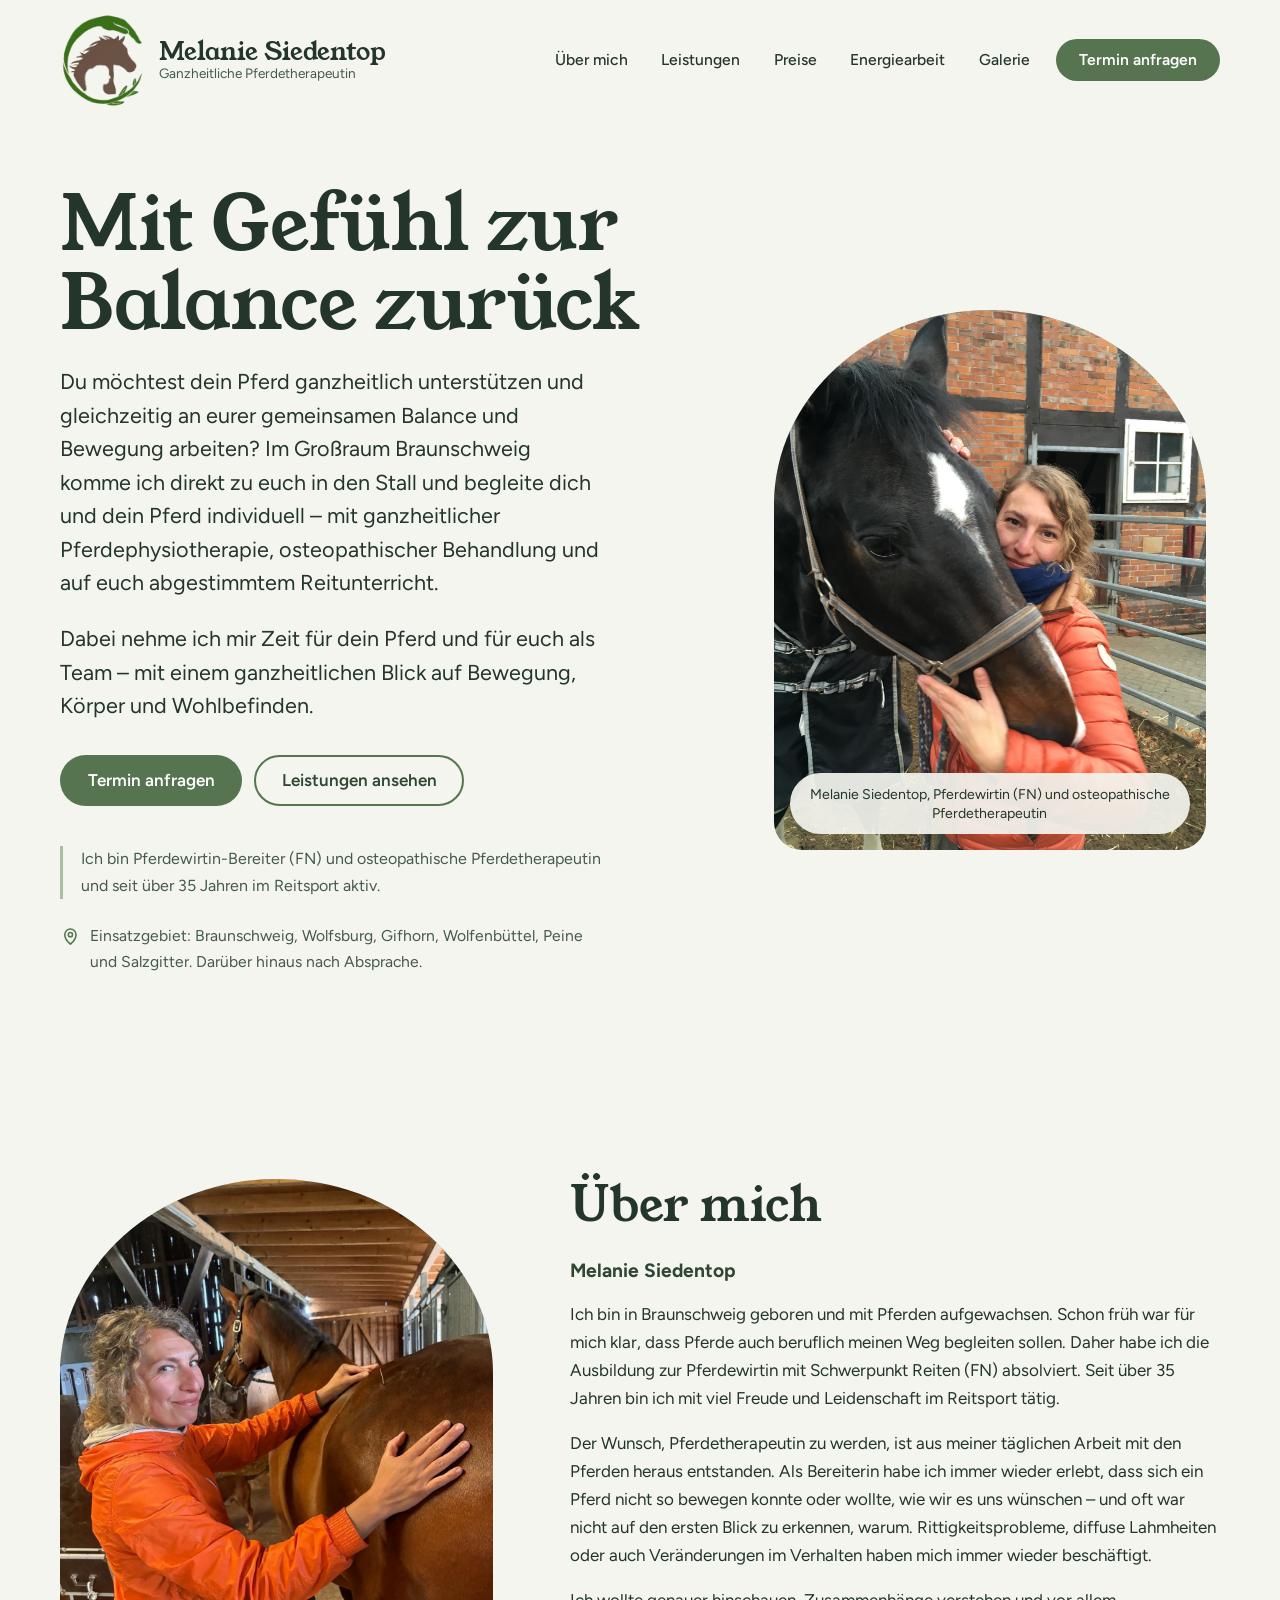
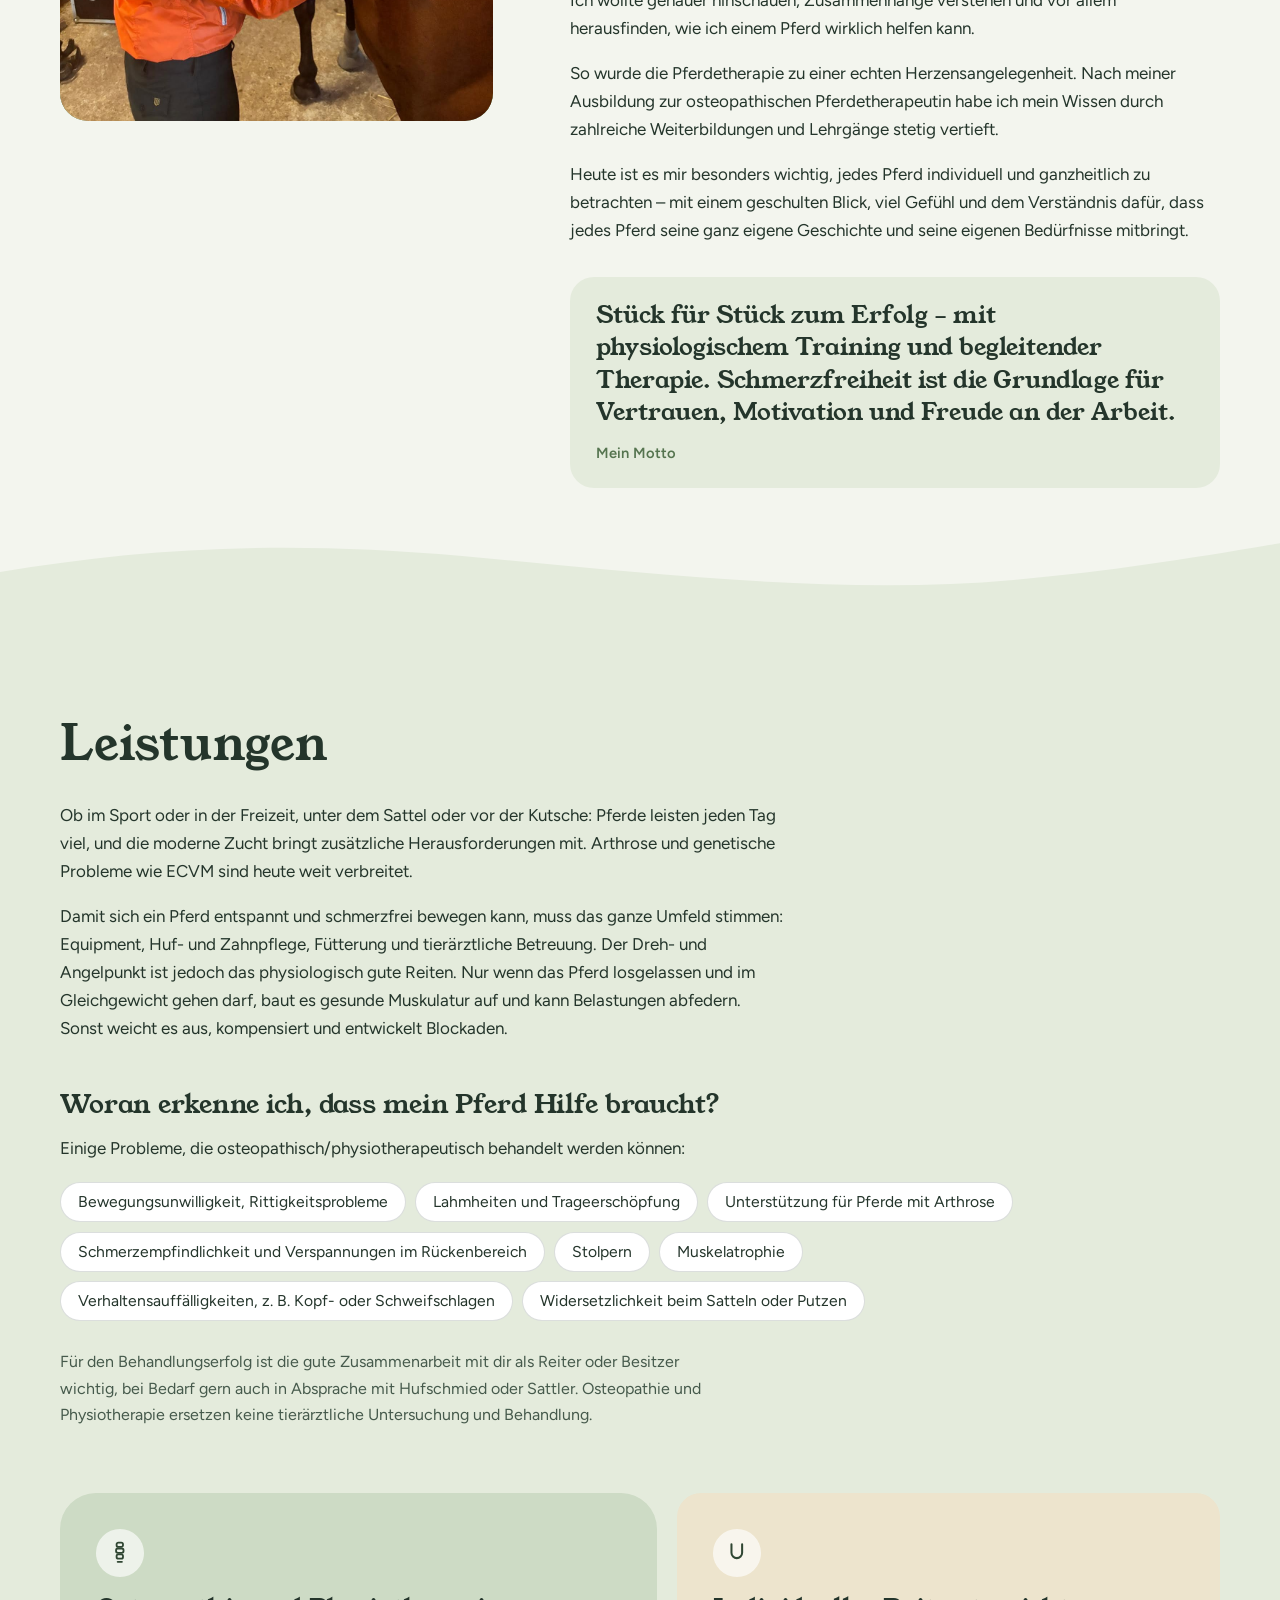
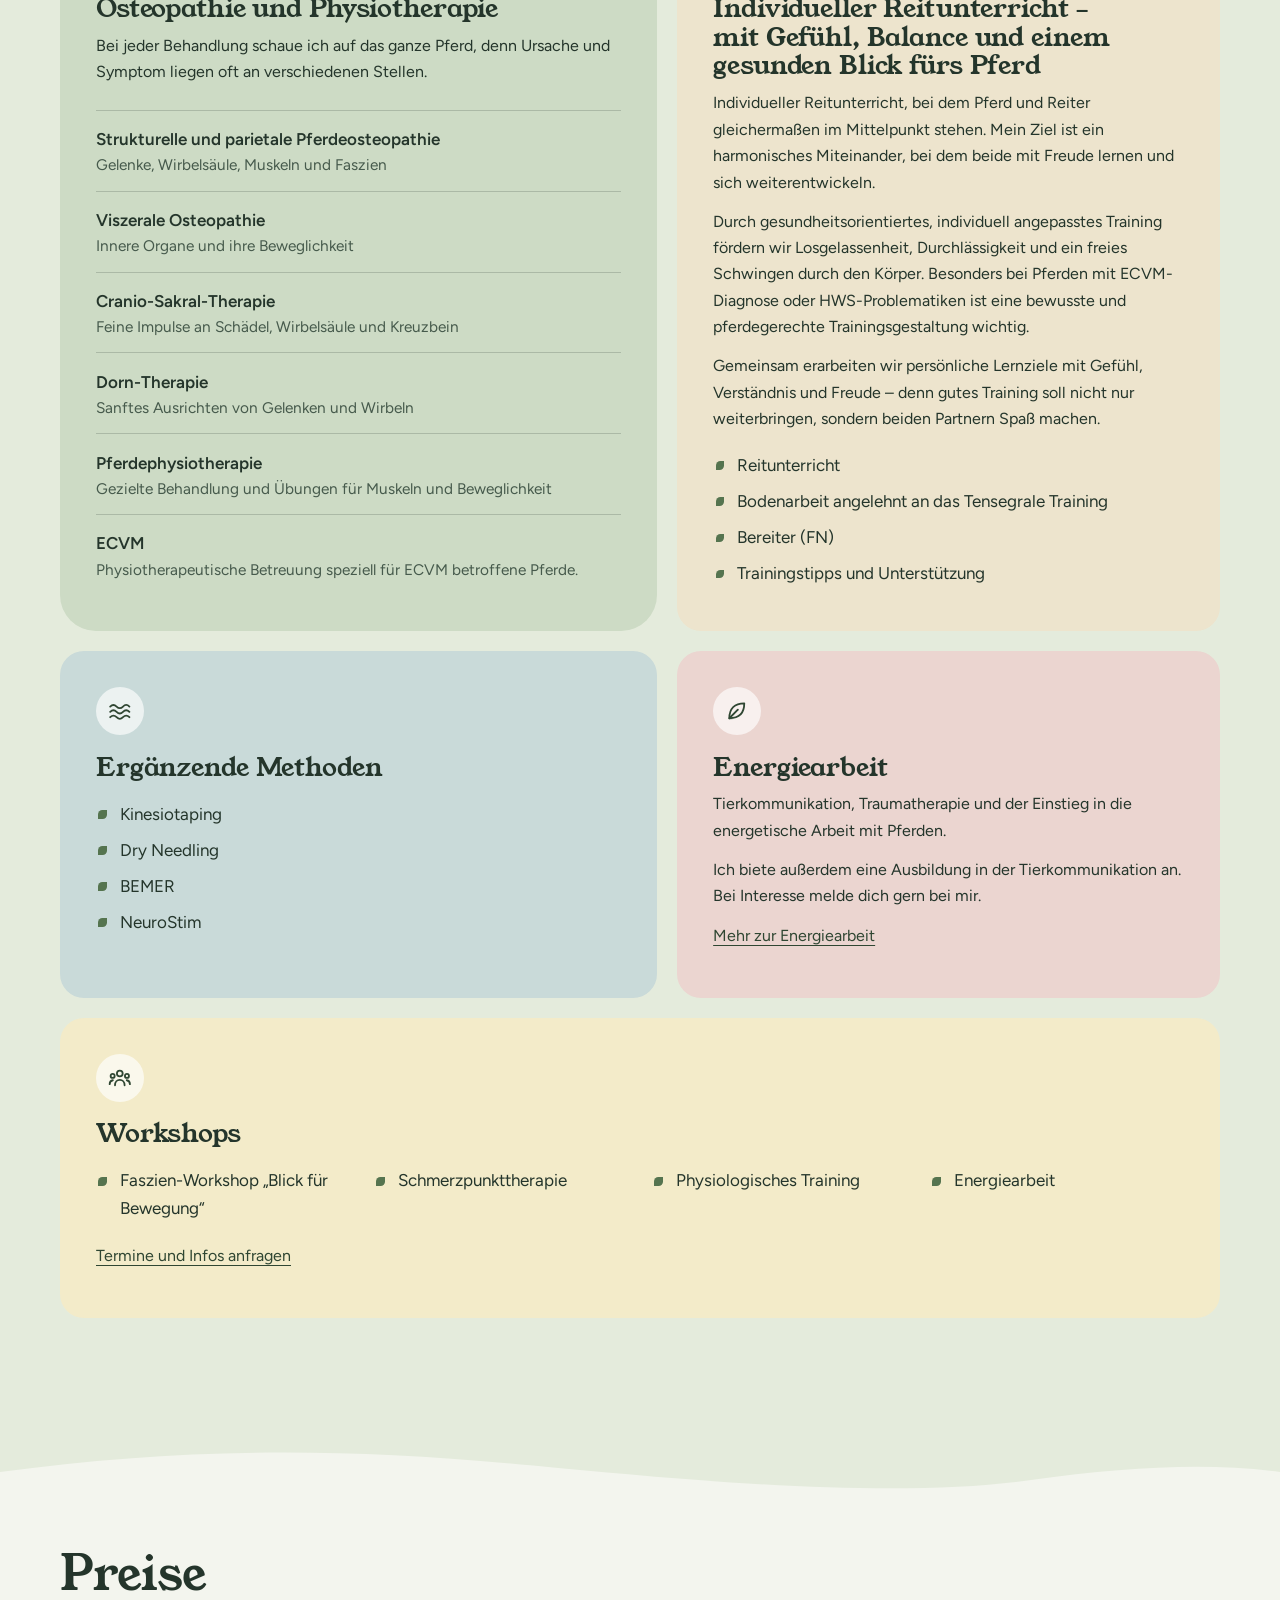
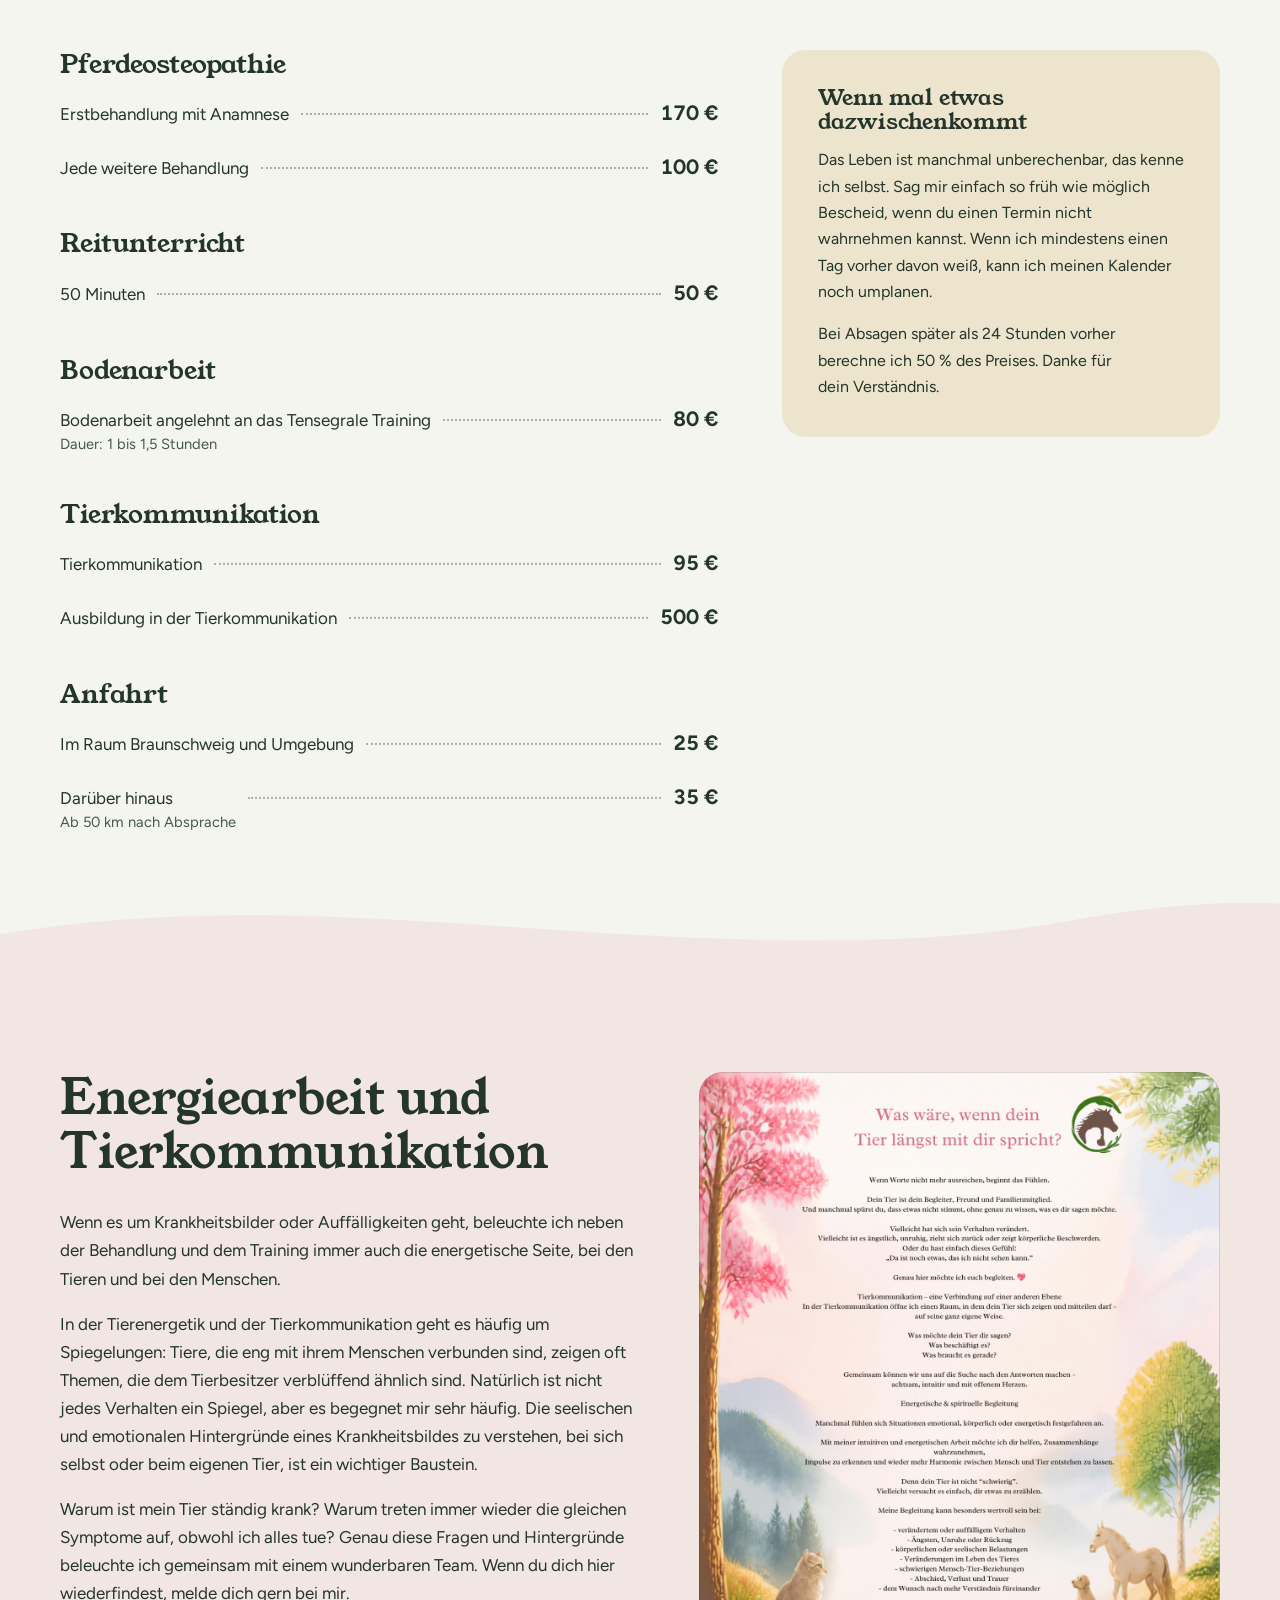
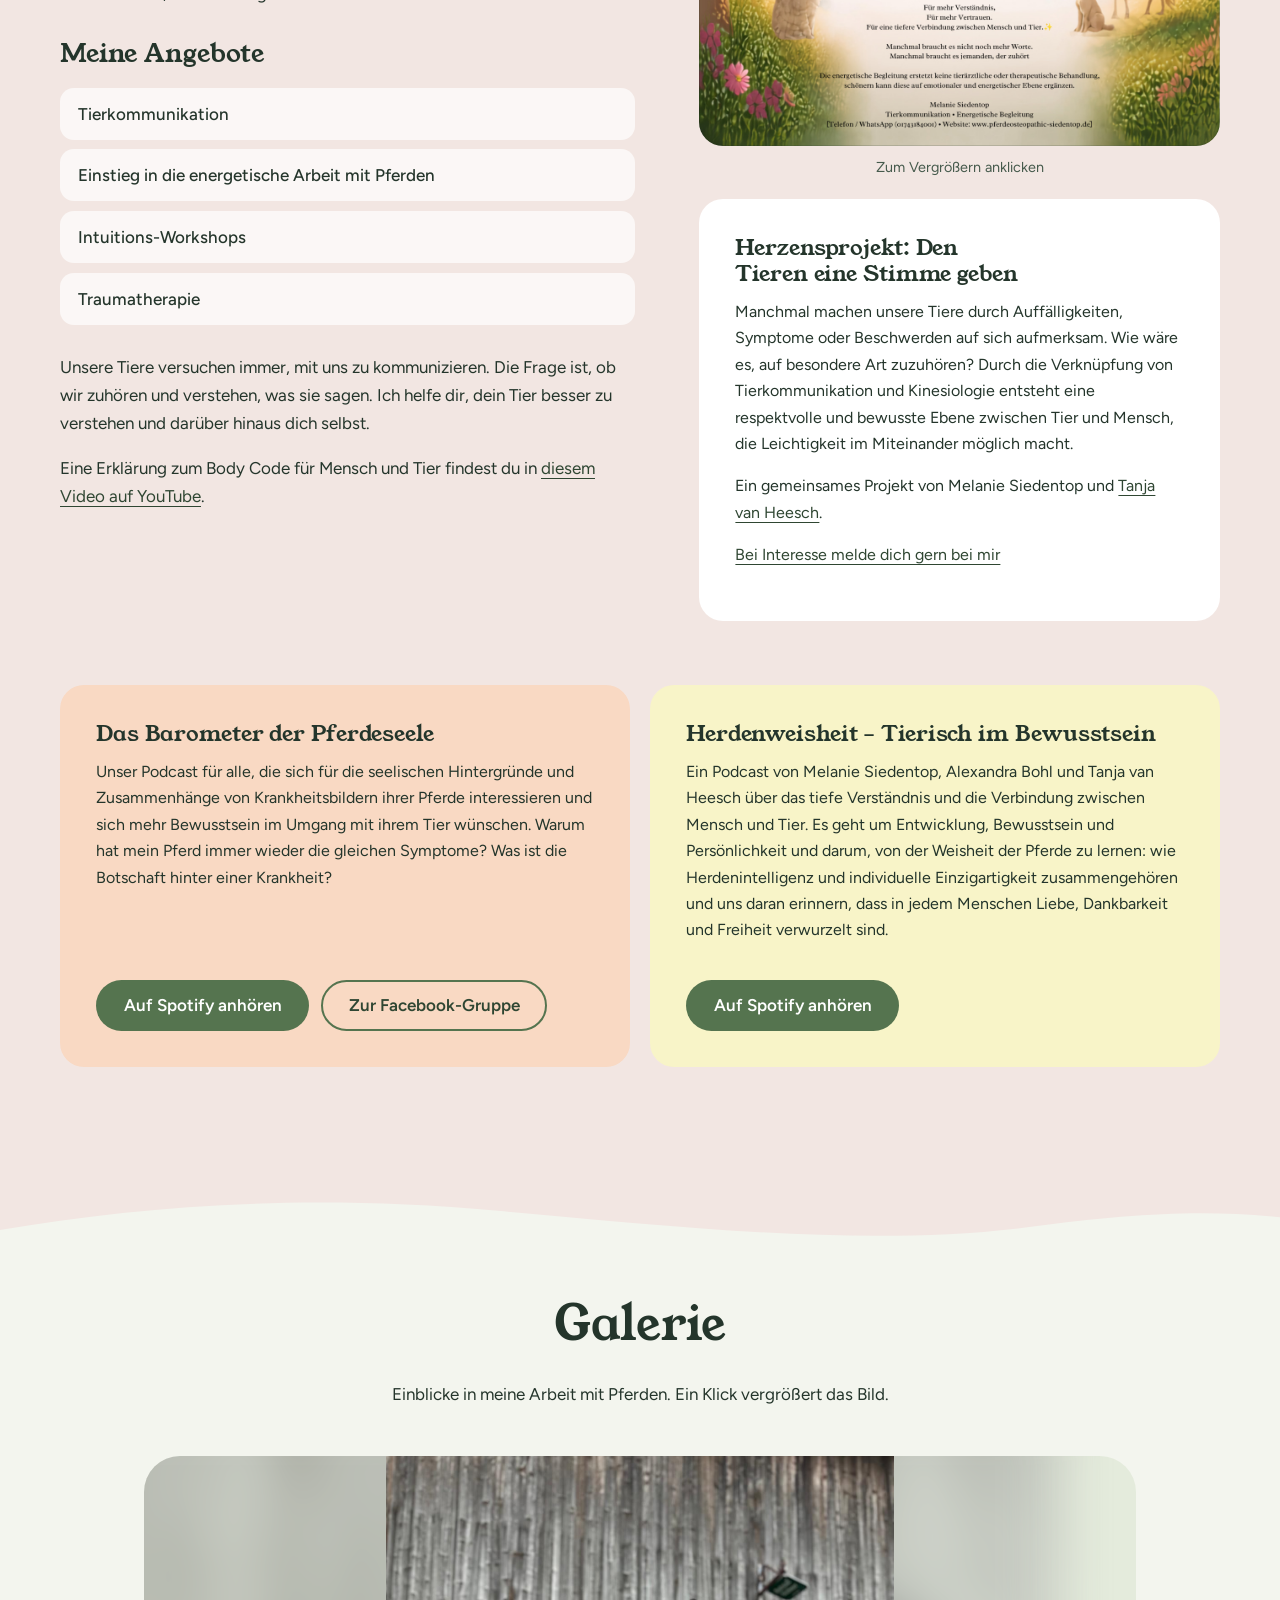
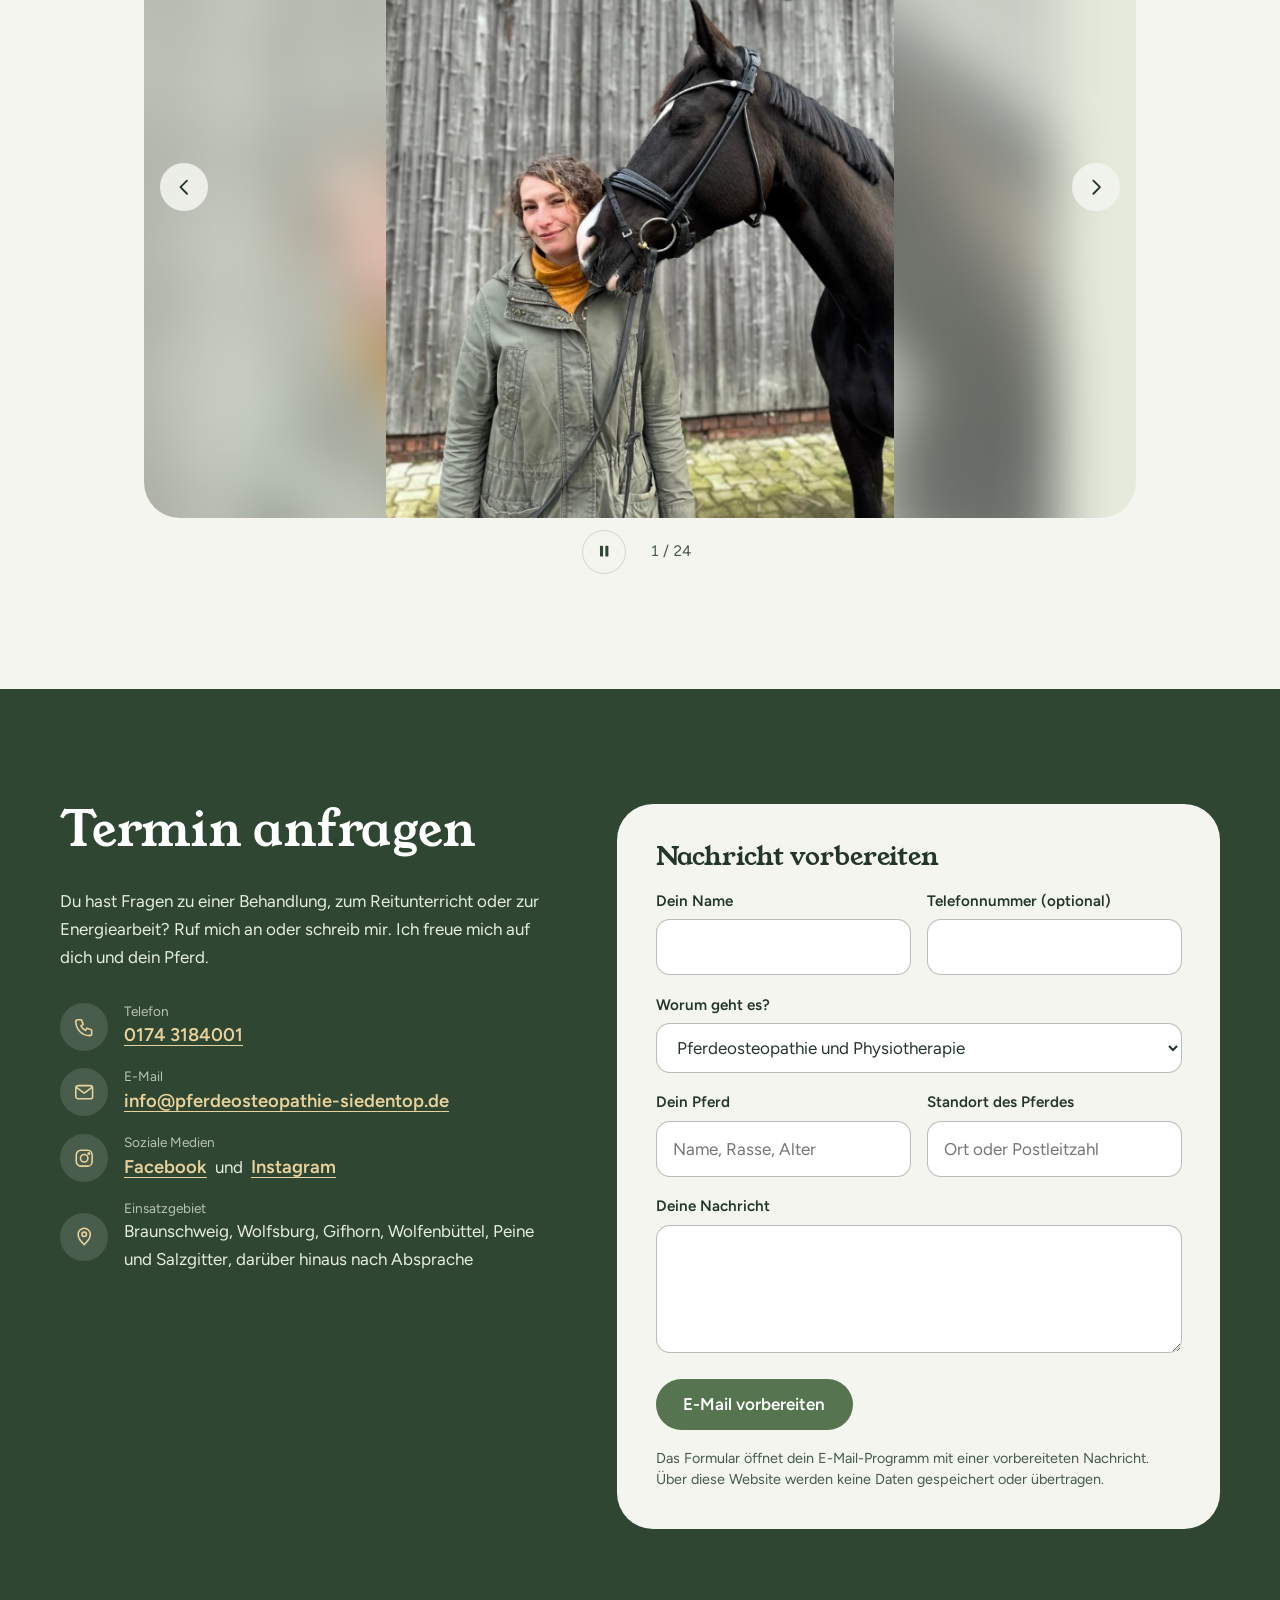
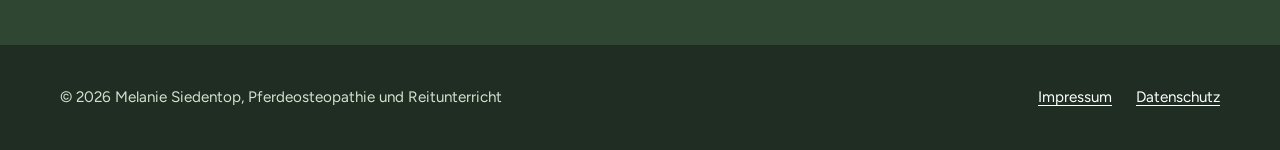
==== index.html @ 8bbe9456 "Correct wording for Tierkommunikation training" ====
<!DOCTYPE html>
<html lang="de">
<head>
  <meta charset="utf-8">
  <meta name="viewport" content="width=device-width, initial-scale=1">
  <title>Pferdeosteopathie und Reitunterricht Melanie Siedentop | Braunschweig, Wolfsburg, Gifhorn</title>
  <meta name="description" content="Pferdeosteopathie, Pferdephysiotherapie und Reitunterricht von Melanie Siedentop im Großraum Braunschweig, Wolfsburg, Gifhorn, Wolfenbüttel, Peine und Salzgitter. Mit Gefühl zur Balance zurück.">
  <link rel="canonical" href="https://www.pferdeosteopathie-siedentop.de/">
  <meta name="theme-color" content="#f3f5ee">

  <meta property="og:type" content="website">
  <meta property="og:locale" content="de_DE">
  <meta property="og:site_name" content="Pferdeosteopathie und Reitunterricht Melanie Siedentop">
  <meta property="og:title" content="Pferdeosteopathie und Reitunterricht Melanie Siedentop">
  <meta property="og:description" content="Mit Gefühl zur Balance zurück: Osteopathie, Physiotherapie und Reitunterricht für dein Pferd im Großraum Braunschweig.">
  <meta property="og:url" content="https://www.pferdeosteopathie-siedentop.de/">

  <link rel="icon" href="favicon.svg" type="image/svg+xml">
  <link rel="preload" href="fonts/young-serif-latin-400-normal.woff2" as="font" type="font/woff2" crossorigin>
  <link rel="preload" href="fonts/figtree-latin-wght-normal.woff2" as="font" type="font/woff2" crossorigin>
  <link rel="stylesheet" href="style.css">
  <script src="script.js" defer></script>

  <script type="application/ld+json">
  {
    "@context": "https://schema.org",
    "@type": "ProfessionalService",
    "name": "Pferdeosteopathie und Reitunterricht Melanie Siedentop",
    "url": "https://www.pferdeosteopathie-siedentop.de/",
    "description": "Pferdeosteopathie, Pferdephysiotherapie, Reitunterricht und Energiearbeit im Großraum Braunschweig.",
    "telephone": "+491743184001",
    "email": "info@pferdeosteopathie-siedentop.de",
    "areaServed": ["Braunschweig", "Wolfsburg", "Gifhorn", "Wolfenbüttel", "Peine", "Salzgitter"],
    "sameAs": [
      "https://www.facebook.com/melanie.siedentop.58",
      "https://www.instagram.com/pferde_in_energie/",
      "https://open.spotify.com/show/7HCpdfFU0sYjS0ita9HifB",
      "https://open.spotify.com/show/4zo4MDJtx0JGK1o4VS6Ci6"
    ]
  }
  </script>
</head>
<body>
  <a class="skip-link" href="#inhalt">Zum Inhalt springen</a>

  <!-- ===================== Kopfzeile ===================== -->
  <header class="site-header">
    <div class="wrap site-header__inner">
      <a class="brand" href="#start" aria-label="Melanie Siedentop – zur Startseite">
        <svg class="brand__mark" viewBox="0 0 40 40" aria-hidden="true" focusable="false">
          <circle cx="20" cy="20" r="20" fill="#cddbc5"/>
          <path d="M12 9V19A8 8 0 0 0 28 19V9" fill="none" stroke="#2f4632" stroke-width="4.4" stroke-linecap="round"/>
          <g fill="#cddbc5">
            <circle cx="12" cy="13" r="1.1"/><circle cx="14.34" cy="24.66" r="1.1"/>
            <circle cx="25.66" cy="24.66" r="1.1"/><circle cx="28" cy="13" r="1.1"/>
          </g>
        </svg>
        <span class="brand__text">
          <span class="brand__name">Melanie Siedentop</span>
          <span class="brand__tag">Ganzheitliche Pferdetherapeutin</span>
        </span>
      </a>

      <button class="nav-toggle" type="button" aria-expanded="false" aria-controls="site-nav">
        <span class="nav-toggle__bars" aria-hidden="true"></span>
        <span class="nav-toggle__label">Menü</span>
      </button>

      <nav class="nav" id="site-nav" aria-label="Hauptmenü">
        <ul class="nav__list">
          <li><a class="nav__link" href="#ueber-mich">Über mich</a></li>
          <li><a class="nav__link" href="#leistungen">Leistungen</a></li>
          <li><a class="nav__link" href="#preise">Preise</a></li>
          <li><a class="nav__link" href="#energiearbeit">Energiearbeit</a></li>
          <li data-gallery-nav hidden><a class="nav__link" href="#galerie">Galerie</a></li>
          <li class="nav__cta"><a class="btn btn--primary" href="#kontakt">Termin anfragen</a></li>
        </ul>
      </nav>
    </div>
  </header>

  <main id="inhalt">

    <!-- ===================== Start ===================== -->
    <section class="hero" id="start" aria-labelledby="hero-title">
      <div class="wrap hero__grid">
        <div class="hero__copy">
          <h1 id="hero-title">Mit Gefühl zur Balance zurück</h1>
          <p class="hero__text">Du möchtest dein Pferd ganzheitlich unterstützen und gleichzeitig an eurer gemeinsamen Balance und Bewegung arbeiten? Im Großraum Braunschweig komme ich direkt zu euch in den Stall und begleite dich und dein Pferd individuell – mit ganzheitlicher Pferdephysiotherapie, osteopathischer Behandlung und auf euch abgestimmtem Reitunterricht.</p>
          <p class="hero__text">Dabei nehme ich mir Zeit für dein Pferd und für euch als Team – mit einem ganzheitlichen Blick auf Bewegung, Körper und Wohlbefinden.</p>
          <div class="hero__actions">
            <a class="btn btn--primary" href="#kontakt">Termin anfragen</a>
            <a class="btn btn--soft" href="#leistungen">Leistungen ansehen</a>
          </div>
          <p class="hero__note">Ich bin Pferdewirtin-Bereiter (FN) und osteopathische Pferdetherapeutin und seit über 35 Jahren im Reitsport aktiv.</p>
          <p class="hero__region">
            <svg viewBox="0 0 24 24" fill="none" stroke="currentColor" stroke-width="1.8" stroke-linecap="round" stroke-linejoin="round" aria-hidden="true" focusable="false"><path d="M12 21s-6.5-5.6-6.5-11a6.5 6.5 0 0 1 13 0c0 5.4-6.5 11-6.5 11Z"/><circle cx="12" cy="10" r="2.4"/></svg>
            <span>Einsatzgebiet: Braunschweig, Wolfsburg, Gifhorn, Wolfenbüttel, Peine und Salzgitter. Darüber hinaus nach Absprache.</span>
          </p>
        </div>

        <div class="hero__art arch" id="hero-art">
          <svg class="scene" viewBox="0 0 480 600" preserveAspectRatio="xMidYMid slice" aria-hidden="true" focusable="false">
            <defs>
              <linearGradient id="himmel" x1="0" y1="0" x2="0" y2="1">
                <stop offset="0" stop-color="#bfd6d8"/>
                <stop offset="0.55" stop-color="#dce8e1"/>
                <stop offset="1" stop-color="#f2efdc"/>
              </linearGradient>
            </defs>
            <rect width="480" height="600" fill="url(#himmel)"/>

            <g fill="#fff" opacity="0.7">
              <rect x="40" y="215" width="120" height="22" rx="11"/>
              <rect x="70" y="201" width="70" height="22" rx="11"/>
              <rect x="330" y="300" width="110" height="20" rx="10"/>
              <rect x="356" y="287" width="60" height="20" rx="10"/>
            </g>
            <path d="M96 268q10-10 20 0q10-10 20 0" fill="none" stroke="#5f7d5b" stroke-width="2.5" stroke-linecap="round" opacity="0.55"/>
            <path d="M150 246q8-8 16 0q8-8 16 0" fill="none" stroke="#5f7d5b" stroke-width="2.2" stroke-linecap="round" opacity="0.45"/>

            <g class="scene__shoe-wrap">
              <g transform="translate(318 132) rotate(-14)">
                <circle r="92" fill="#f3e4b4" opacity="0.55"/>
                <path d="M-34 -46V4A34 34 0 0 0 34 4V-46" fill="none" stroke="#e2c67f" stroke-width="20" stroke-linecap="round"/>
                <g fill="#c4a55e">
                  <circle cx="-34" cy="-30" r="3.6"/><circle cx="-34" cy="-8" r="3.6"/>
                  <circle cx="-24" cy="28" r="3.6"/><circle cx="24" cy="28" r="3.6"/>
                  <circle cx="34" cy="-8" r="3.6"/><circle cx="34" cy="-30" r="3.6"/>
                </g>
              </g>
            </g>

            <g class="scene__layer scene__layer--far">
              <path d="M0 372C70 330 150 322 230 348s170 28 250-22V600H0Z" fill="#c3d3be"/>
            </g>

            <g class="scene__layer scene__layer--mid">
              <path d="M0 430C90 384 190 392 280 420s150 8 200-30V600H0Z" fill="#a9bfa0"/>
              <path d="M64 414V440M98 418V442M424 400V426" stroke="#6e5f4b" stroke-width="4" stroke-linecap="round"/>
              <g fill="#7f9b78">
                <circle cx="64" cy="394" r="21"/>
                <circle cx="98" cy="405" r="14"/>
                <circle cx="424" cy="380" r="22"/>
              </g>
            </g>

            <g class="scene__layer scene__layer--fence" stroke="#8c7c64" stroke-width="4" stroke-linecap="round" fill="none">
              <path d="M-10 478L490 462M-10 500L490 484"/>
              <path d="M30 465V539M110 462V536M190 460V534M270 457V531M350 455V529M430 452V526"/>
            </g>

            <g class="scene__layer scene__layer--near">
              <path d="M0 520C110 486 230 512 340 500S450 480 480 484V600H0Z" fill="#7c9a73"/>
              <path d="M0 566C120 540 250 560 480 536V600H0Z" fill="#5f7d5b"/>
              <g stroke="#4a6646" stroke-width="3" stroke-linecap="round" fill="none">
                <path d="M60 552v-14M66 553l4-12M54 553l-4-11"/>
                <path d="M300 546v-13M306 547l4-11M294 547l-4-10"/>
                <path d="M410 526v-12M416 527l4-11M404 527l-4-10"/>
              </g>
            </g>
          </svg>
          <img id="hero-photo" alt="Foto aus der Praxis von Melanie Siedentop" hidden>
          <figcaption class="about__caption" id="hero-caption" hidden>Melanie Siedentop, Pferdewirtin (FN) und osteopathische Pferdetherapeutin</figcaption>
        </div>
      </div>
    </section>

    <!-- ===================== Über mich ===================== -->
    <section class="section" id="ueber-mich" aria-labelledby="ueber-mich-title">
      <div class="wrap about">
        <figure class="about__figure arch">
          <svg viewBox="0 0 400 500" preserveAspectRatio="xMidYMid slice" aria-hidden="true" focusable="false">
            <defs>
              <linearGradient id="himmel-about" x1="0" y1="0" x2="0" y2="1">
                <stop offset="0" stop-color="#c9dad9"/>
                <stop offset="1" stop-color="#e6eddf"/>
              </linearGradient>
              <path id="blatt" d="M0 0C14-18 44-18 62 0C44 18 14 18 0 0Z"/>
            </defs>
            <rect width="400" height="500" fill="url(#himmel-about)"/>
            <circle cx="290" cy="120" r="62" fill="#f3e4b4" opacity="0.7"/>
            <path d="M0 400C90 360 200 372 290 396S380 392 400 380V500H0Z" fill="#a9bfa0"/>
            <path d="M0 450C110 420 250 440 400 418V500H0Z" fill="#7c9a73"/>
            <path d="M150 500C140 420 190 330 160 230S180 110 205 62" fill="none" stroke="#55744f" stroke-width="4" stroke-linecap="round"/>
            <g>
              <use href="#blatt" transform="translate(152 438) rotate(-32)" fill="#7f9b78"/>
              <use href="#blatt" transform="translate(158 399) rotate(-148)" fill="#5f7d5b"/>
              <use href="#blatt" transform="translate(165 359) rotate(-34)" fill="#5f7d5b"/>
              <use href="#blatt" transform="translate(169 317) rotate(-146)" fill="#7f9b78"/>
              <use href="#blatt" transform="translate(169 274) rotate(-38)" fill="#7f9b78"/>
              <use href="#blatt" transform="translate(160 230) rotate(-142)" fill="#5f7d5b"/>
              <use href="#blatt" transform="translate(152 190) rotate(-52)" fill="#5f7d5b"/>
              <use href="#blatt" transform="translate(156 141) rotate(-132)" fill="#7f9b78"/>
              <use href="#blatt" transform="translate(174 107) rotate(-60)" fill="#7f9b78"/>
              <use href="#blatt" transform="translate(192 82) rotate(-120)" fill="#5f7d5b"/>
              <use href="#blatt" transform="translate(205 62) rotate(-90)" fill="#55744f"/>
            </g>
          </svg>
          <img id="about-photo" alt="Melanie Siedentop" hidden>
        </figure>

        <div class="about__text">
          <h2 id="ueber-mich-title">Über mich</h2>
          <p class="about__name">Melanie Siedentop</p>
          <p>Ich bin in Braunschweig geboren und mit Pferden aufgewachsen. Schon früh war für mich klar, dass Pferde auch beruflich meinen Weg begleiten sollen. Daher habe ich die Ausbildung zur Pferdewirtin mit Schwerpunkt Reiten (FN) absolviert. Seit über 35 Jahren bin ich mit viel Freude und Leidenschaft im Reitsport tätig.</p>
          <p>Der Wunsch, Pferdetherapeutin zu werden, ist aus meiner täglichen Arbeit mit den Pferden heraus entstanden. Als Bereiterin habe ich immer wieder erlebt, dass sich ein Pferd nicht so bewegen konnte oder wollte, wie wir es uns wünschen – und oft war nicht auf den ersten Blick zu erkennen, warum. Rittigkeitsprobleme, diffuse Lahmheiten oder auch Veränderungen im Verhalten haben mich immer wieder beschäftigt.</p>
          <p>Ich wollte genauer hinschauen, Zusammenhänge verstehen und vor allem herausfinden, wie ich einem Pferd wirklich helfen kann.</p>
          <p>So wurde die Pferdetherapie zu einer echten Herzensangelegenheit. Nach meiner Ausbildung zur osteopathischen Pferdetherapeutin habe ich mein Wissen durch zahlreiche Weiterbildungen und Lehrgänge stetig vertieft.</p>
          <p>Heute ist es mir besonders wichtig, jedes Pferd individuell und ganzheitlich zu betrachten – mit einem geschulten Blick, viel Gefühl und dem Verständnis dafür, dass jedes Pferd seine ganz eigene Geschichte und seine eigenen Bedürfnisse mitbringt.</p>

          <figure class="motto">
            <blockquote>
              <p>Stück für Stück zum Erfolg – mit physiologischem Training und begleitender Therapie. Schmerzfreiheit ist die Grundlage für Vertrauen, Motivation und Freude an der Arbeit.</p>
            </blockquote>
            <figcaption>Mein Motto</figcaption>
          </figure>
        </div>
      </div>
    </section>

    <!-- ===================== Leistungen ===================== -->
    <section class="section section--band section--sage" id="leistungen" aria-labelledby="leistungen-title">
      <svg class="edge edge--top" viewBox="0 0 1440 80" preserveAspectRatio="none" aria-hidden="true" focusable="false"><path d="M0 80V40C160 10 320 0 520 20s420 50 620 30c110-11 200-27 300-46V80Z"/></svg>
      <svg class="edge edge--bottom" viewBox="0 0 1440 80" preserveAspectRatio="none" aria-hidden="true" focusable="false"><path d="M0 80V30C200 60 380 62 600 38s420-40 560-18c110 17 200 22 280 10V80Z"/></svg>

      <div class="wrap">
        <header class="section__head">
          <h2 id="leistungen-title">Leistungen</h2>
          <p>Ob im Sport oder in der Freizeit, unter dem Sattel oder vor der Kutsche: Pferde leisten jeden Tag viel, und die moderne Zucht bringt zusätzliche Herausforderungen mit. Arthrose und genetische Probleme wie ECVM sind heute weit verbreitet.</p>
          <p>Damit sich ein Pferd entspannt und schmerzfrei bewegen kann, muss das ganze Umfeld stimmen: Equipment, Huf- und Zahnpflege, Fütterung und tierärztliche Betreuung. Der Dreh- und Angelpunkt ist jedoch das physiologisch gute Reiten. Nur wenn das Pferd losgelassen und im Gleichgewicht gehen darf, baut es gesunde Muskulatur auf und kann Belastungen abfedern. Sonst weicht es aus, kompensiert und entwickelt Blockaden.</p>
        </header>

        <div class="help">
          <h3>Woran erkenne ich, dass mein Pferd Hilfe braucht?</h3>
          <p>Einige Probleme, die osteopathisch/physiotherapeutisch behandelt werden können:</p>
          <ul class="chips">
            <li>Bewegungsunwilligkeit, Rittigkeitsprobleme</li>
            <li>Lahmheiten und Trageerschöpfung</li>
            <li>Unterstützung für Pferde mit Arthrose</li>
            <li>Schmerzempfindlichkeit und Verspannungen im Rückenbereich</li>
            <li>Stolpern</li>
            <li>Muskelatrophie</li>
            <li>Verhaltensauffälligkeiten, z. B. Kopf- oder Schweifschlagen</li>
            <li>Widersetzlichkeit beim Satteln oder Putzen</li>
          </ul>
          <p class="help__note">Für den Behandlungserfolg ist die gute Zusammenarbeit mit dir als Reiter oder Besitzer wichtig, bei Bedarf gern auch in Absprache mit Hufschmied oder Sattler. Osteopathie und Physiotherapie ersetzen keine tierärztliche Untersuchung und Behandlung.</p>
        </div>

        <div class="services">
          <article class="service service--main">
            <div class="service__icon">
              <svg viewBox="0 0 24 24" fill="none" stroke="currentColor" stroke-width="1.7" stroke-linecap="round" stroke-linejoin="round" aria-hidden="true" focusable="false"><rect x="9" y="2.5" width="6" height="4" rx="1.6"/><rect x="8.5" y="8" width="7" height="4" rx="1.6"/><rect x="9" y="13.5" width="6" height="4" rx="1.6"/><path d="M10 20.5h4"/></svg>
            </div>
            <h3>Osteopathie und Physiotherapie</h3>
            <p>Bei jeder Behandlung schaue ich auf das ganze Pferd, denn Ursache und Symptom liegen oft an verschiedenen Stellen.</p>
            <ul class="methods">
              <li><strong>Strukturelle und parietale Pferdeosteopathie</strong><span>Gelenke, Wirbelsäule, Muskeln und Faszien</span></li>
              <li><strong>Viszerale Osteopathie</strong><span>Innere Organe und ihre Beweglichkeit</span></li>
              <li><strong>Cranio-Sakral-Therapie</strong><span>Feine Impulse an Schädel, Wirbelsäule und Kreuzbein</span></li>
              <li><strong>Dorn-Therapie</strong><span>Sanftes Ausrichten von Gelenken und Wirbeln</span></li>
              <li><strong>Pferdephysiotherapie</strong><span>Gezielte Behandlung und Übungen für Muskeln und Beweglichkeit</span></li>
              <li><strong>ECVM</strong><span>Physiotherapeutische Betreuung speziell für ECVM betroffene Pferde.</span></li>
            </ul>
          </article>

          <article class="service service--riding">
            <div class="service__icon">
              <svg viewBox="0 0 24 24" fill="none" stroke="currentColor" stroke-width="1.9" stroke-linecap="round" stroke-linejoin="round" aria-hidden="true" focusable="false"><path d="M7 4v8a5 5 0 0 0 10 0V4"/></svg>
            </div>
            <h3>Individueller Reitunterricht – mit Gefühl, Balance und einem gesunden Blick fürs Pferd</h3>
            <p>Individueller Reitunterricht, bei dem Pferd und Reiter gleichermaßen im Mittelpunkt stehen. Mein Ziel ist ein harmonisches Miteinander, bei dem beide mit Freude lernen und sich weiterentwickeln.</p>
            <p>Durch gesundheitsorientiertes, individuell angepasstes Training fördern wir Losgelassenheit, Durchlässigkeit und ein freies Schwingen durch den Körper. Besonders bei Pferden mit ECVM-Diagnose oder HWS-Problematiken ist eine bewusste und pferdegerechte Trainingsgestaltung wichtig.</p>
            <p>Gemeinsam erarbeiten wir persönliche Lernziele mit Gefühl, Verständnis und Freude – denn gutes Training soll nicht nur weiterbringen, sondern beiden Partnern Spaß machen.</p>
            <ul class="plain-list">
              <li>Reitunterricht</li>
              <li>Bodenarbeit angelehnt an das Tensegrale Training</li>
              <li>Bereiter (FN)</li>
              <li>Trainingstipps und Unterstützung</li>
            </ul>
          </article>

          <article class="service service--methods">
            <div class="service__icon">
              <svg viewBox="0 0 24 24" fill="none" stroke="currentColor" stroke-width="1.7" stroke-linecap="round" stroke-linejoin="round" aria-hidden="true" focusable="false"><path d="M3 8c2-2 4-2 6 0s4 2 6 0 4-2 6 0M3 13c2-2 4-2 6 0s4 2 6 0 4-2 6 0M3 18c2-2 4-2 6 0s4 2 6 0 4-2 6 0"/></svg>
            </div>
            <h3>Ergänzende Methoden</h3>
            <ul class="plain-list">
              <li>Kinesiotaping</li>
              <li>Dry Needling</li>
              <li>BEMER</li>
              <li>NeuroStim</li>
            </ul>
          </article>

          <article class="service service--energy">
            <div class="service__icon">
              <svg viewBox="0 0 24 24" fill="none" stroke="currentColor" stroke-width="1.7" stroke-linecap="round" stroke-linejoin="round" aria-hidden="true" focusable="false"><path d="M5 19C5 10 10 5 19 5c0 9-5 14-14 14Z"/><path d="M5 19 13 11"/></svg>
            </div>
            <h3>Energiearbeit</h3>
            <p>Tierkommunikation, Traumatherapie und der Einstieg in die energetische Arbeit mit Pferden.</p>
            <p>Ich biete außerdem eine Ausbildung in der Tierkommunikation an. Bei Interesse melde dich gern bei mir.</p>
            <p><a href="#energiearbeit">Mehr zur Energiearbeit</a></p>
          </article>

          <article class="service service--workshops">
            <div class="service__icon">
              <svg viewBox="0 0 24 24" fill="none" stroke="currentColor" stroke-width="1.7" stroke-linecap="round" stroke-linejoin="round" aria-hidden="true" focusable="false"><circle cx="12" cy="8" r="2.7"/><path d="M7.5 19c0-3 2-5 4.5-5s4.5 2 4.5 5"/><circle cx="5.3" cy="10.2" r="1.9"/><circle cx="18.7" cy="10.2" r="1.9"/><path d="M2.5 18c0-2 1.2-3.4 3-3.7M21.5 18c0-2-1.2-3.4-3-3.7"/></svg>
            </div>
            <h3>Workshops</h3>
            <ul class="plain-list">
              <li>Faszien-Workshop „Blick für Bewegung“</li>
              <li>Schmerzpunkttherapie</li>
              <li>Physiologisches Training</li>
              <li>Energiearbeit</li>
            </ul>
            <p class="service__more"><a href="#kontakt">Termine und Infos anfragen</a></p>
          </article>
        </div>

      </div>
    </section>

    <!-- ===================== Preise ===================== -->
    <section class="section" id="preise" aria-labelledby="preise-title">
      <div class="wrap">
        <header class="section__head">
          <h2 id="preise-title">Preise</h2>
        </header>
        <div class="prices">
          <div>
            <div class="price-group">
              <h3>Pferdeosteopathie</h3>
              <ul class="price-list">
                <li class="price-row"><span>Erstbehandlung mit Anamnese</span><span class="price-row__dots" aria-hidden="true"></span><span class="price-row__value">170 €</span></li>
                <li class="price-row"><span>Jede weitere Behandlung</span><span class="price-row__dots" aria-hidden="true"></span><span class="price-row__value">100 €</span></li>
              </ul>
            </div>
            <div class="price-group">
              <h3>Reitunterricht</h3>
              <ul class="price-list">
                <li class="price-row"><span>50 Minuten</span><span class="price-row__dots" aria-hidden="true"></span><span class="price-row__value">50 €</span></li>
              </ul>
            </div>
            <div class="price-group">
              <h3>Bodenarbeit</h3>
              <ul class="price-list">
                <li class="price-row"><span>Bodenarbeit angelehnt an das Tensegrale Training<small class="price-row__note">Dauer: 1 bis 1,5 Stunden</small></span><span class="price-row__dots" aria-hidden="true"></span><span class="price-row__value">80 €</span></li>
              </ul>
            </div>
            <div class="price-group">
              <h3>Tierkommunikation</h3>
              <ul class="price-list">
                <li class="price-row"><span>Tierkommunikation</span><span class="price-row__dots" aria-hidden="true"></span><span class="price-row__value">95 €</span></li>
                <li class="price-row"><span>Ausbildung in der Tierkommunikation</span><span class="price-row__dots" aria-hidden="true"></span><span class="price-row__value">500 €</span></li>
              </ul>
            </div>
            <div class="price-group">
              <h3>Anfahrt</h3>
              <ul class="price-list">
                <li class="price-row"><span>Im Raum Braunschweig und Umgebung</span><span class="price-row__dots" aria-hidden="true"></span><span class="price-row__value">25 €</span></li>
                <li class="price-row"><span>Darüber hinaus<small class="price-row__note">Ab 50 km nach Absprache</small></span><span class="price-row__dots" aria-hidden="true"></span><span class="price-row__value">35 €</span></li>
              </ul>
            </div>
          </div>

          <aside class="notice" aria-labelledby="absagen-title">
            <h3 id="absagen-title">Wenn mal etwas dazwischenkommt</h3>
            <p>Das Leben ist manchmal unberechenbar, das kenne ich selbst. Sag mir einfach so früh wie möglich Bescheid, wenn du einen Termin nicht wahrnehmen kannst. Wenn ich mindestens einen Tag vorher davon weiß, kann ich meinen Kalender noch umplanen.</p>
            <p>Bei Absagen später als 24 Stunden vorher berechne ich 50 % des Preises. Danke für dein Verständnis.</p>
          </aside>
        </div>
      </div>
    </section>

    <!-- ===================== Energiearbeit ===================== -->
    <section class="section section--band section--rose" id="energiearbeit" aria-labelledby="energie-title">
      <svg class="edge edge--top" viewBox="0 0 1440 80" preserveAspectRatio="none" aria-hidden="true" focusable="false"><path d="M0 80V50C220 10 420 30 640 46s400 20 560-12c90-18 170-26 240-22V80Z"/></svg>
      <svg class="edge edge--bottom" viewBox="0 0 1440 80" preserveAspectRatio="none" aria-hidden="true" focusable="false"><path d="M0 80V20C160 50 340 66 560 44s420-46 600-20c110 16 190 22 280 12V80Z"/></svg>

      <div class="wrap energy">
        <div class="energy__text">
          <h2 id="energie-title">Energiearbeit und Tierkommuni&shy;kation</h2>
          <p>Wenn es um Krankheitsbilder oder Auffälligkeiten geht, beleuchte ich neben der Behandlung und dem Training immer auch die energetische Seite, bei den Tieren und bei den Menschen.</p>
          <p>In der Tierenergetik und der Tierkommunikation geht es häufig um Spiegelungen: Tiere, die eng mit ihrem Menschen verbunden sind, zeigen oft Themen, die dem Tierbesitzer verblüffend ähnlich sind. Natürlich ist nicht jedes Verhalten ein Spiegel, aber es begegnet mir sehr häufig. Die seelischen und emotionalen Hintergründe eines Krankheitsbildes zu verstehen, bei sich selbst oder beim eigenen Tier, ist ein wichtiger Baustein.</p>
          <p>Warum ist mein Tier ständig krank? Warum treten immer wieder die gleichen Symptome auf, obwohl ich alles tue? Genau diese Fragen und Hintergründe beleuchte ich gemeinsam mit einem wunderbaren Team. Wenn du dich hier wiederfindest, melde dich gern bei mir.</p>

          <h3>Meine Angebote</h3>
          <ul class="offer-list">
            <li>Tierkommunikation</li>
            <li>Einstieg in die energetische Arbeit mit Pferden</li>
            <li>Intuitions-Workshops</li>
            <li>Traumatherapie</li>
          </ul>

          <p>Unsere Tiere versuchen immer, mit uns zu kommunizieren. Die Frage ist, ob wir zuhören und verstehen, was sie sagen. Ich helfe dir, dein Tier besser zu verstehen und darüber hinaus dich selbst.</p>
          <p>Eine Erklärung zum Body Code für Mensch und Tier findest du in <a href="https://www.youtube.com/watch?v=IFiAsMcat-g" target="_blank" rel="noopener noreferrer">diesem Video auf YouTube</a>.</p>
        </div>

        <div class="energy__side">
          <!-- Flyer: erscheint automatisch, sobald images/flyer.png (oder .jpg / .jpeg / .webp) vorhanden ist -->
          <figure class="flyer" id="flyer" hidden>
            <button class="flyer__open" id="flyer-open" type="button" aria-label="Flyer vergrößern">
              <img class="flyer__img" id="flyer-img" alt="Flyer zur Energiearbeit und Tierkommunikation">
            </button>
            <figcaption>Zum Vergrößern anklicken</figcaption>
          </figure>

          <section class="panel panel--project" aria-labelledby="herzprojekt-title">
            <h3 id="herzprojekt-title">Herzensprojekt: Den Tieren eine Stimme geben</h3>
            <p>Manchmal machen unsere Tiere durch Auffälligkeiten, Symptome oder Beschwerden auf sich aufmerksam. Wie wäre es, auf besondere Art zuzuhören? Durch die Verknüpfung von Tierkommunikation und Kinesiologie entsteht eine respektvolle und bewusste Ebene zwischen Tier und Mensch, die Leichtigkeit im Miteinander möglich macht.</p>
            <p>Ein gemeinsames Projekt von Melanie Siedentop und <a href="https://www.tanja-vanheesch.de/" target="_blank" rel="noopener noreferrer">Tanja van Heesch</a>.</p>
            <p><a href="#kontakt">Bei Interesse melde dich gern bei mir</a></p>
          </section>
        </div>
      </div>

      <div class="wrap podcasts">
          <section class="panel panel--podcast" aria-labelledby="podcast-title">
            <h3 id="podcast-title">Das Barometer der Pferdeseele</h3>
            <p>Unser Podcast für alle, die sich für die seelischen Hintergründe und Zusammenhänge von Krankheitsbildern ihrer Pferde interessieren und sich mehr Bewusstsein im Umgang mit ihrem Tier wünschen. Warum hat mein Pferd immer wieder die gleichen Symptome? Was ist die Botschaft hinter einer Krankheit?</p>
            <div class="panel__links">
              <a class="btn btn--primary" href="https://open.spotify.com/show/7HCpdfFU0sYjS0ita9HifB" target="_blank" rel="noopener noreferrer">Auf Spotify anhören</a>
              <a class="btn btn--soft" href="https://www.facebook.com/groups/706098891568453/" target="_blank" rel="noopener noreferrer">Zur Facebook-Gruppe</a>
            </div>
          </section>
          <section class="panel panel--podcast-alt" aria-labelledby="podcast2-title">
            <h3 id="podcast2-title">Herdenweisheit – Tierisch im Bewusstsein</h3>
            <p>Ein Podcast von Melanie Siedentop, Alexandra Bohl und Tanja van Heesch über das tiefe Verständnis und die Verbindung zwischen Mensch und Tier. Es geht um Entwicklung, Bewusstsein und Persönlichkeit und darum, von der Weisheit der Pferde zu lernen: wie Herdenintelligenz und individuelle Einzigartigkeit zusammengehören und uns daran erinnern, dass in jedem Menschen Liebe, Dankbarkeit und Freiheit verwurzelt sind.</p>
            <div class="panel__links">
              <a class="btn btn--primary" href="https://open.spotify.com/show/4zo4MDJtx0JGK1o4VS6Ci6" target="_blank" rel="noopener noreferrer">Auf Spotify anhören</a>
            </div>
          </section>
      </div>
    </section>

    <!-- ===================== Galerie (erscheint automatisch, sobald Bilder im Ordner images/ liegen) ===================== -->
    <section class="section" id="galerie" aria-labelledby="galerie-title" hidden>
      <div class="wrap">
        <header class="section__head section__head--center">
          <h2 id="galerie-title">Galerie</h2>
          <p>Einblicke in meine Arbeit mit Pferden. Ein Klick vergrößert das Bild.</p>
        </header>
        <div class="slider" id="slider" role="region" aria-roledescription="Karussell" aria-label="Fotogalerie">
          <div class="slider__viewport" id="slider-viewport">
            <button class="slider__zoom" id="slider-zoom" type="button" aria-label="Aktuelles Foto vergrößern"></button>
            <button class="slider__nav slider__nav--prev" id="slider-prev" type="button" aria-label="Vorheriges Foto" hidden>
              <svg viewBox="0 0 24 24" fill="none" stroke="currentColor" stroke-width="2" stroke-linecap="round" stroke-linejoin="round" aria-hidden="true" focusable="false"><path d="m15 5-7 7 7 7"/></svg>
            </button>
            <button class="slider__nav slider__nav--next" id="slider-next" type="button" aria-label="Nächstes Foto" hidden>
              <svg viewBox="0 0 24 24" fill="none" stroke="currentColor" stroke-width="2" stroke-linecap="round" stroke-linejoin="round" aria-hidden="true" focusable="false"><path d="m9 5 7 7-7 7"/></svg>
            </button>
          </div>
          <div class="slider__bar">
            <button class="slider__play" id="slider-play" type="button" aria-label="Automatischen Wechsel anhalten" hidden>
              <svg class="slider__icon-pause" viewBox="0 0 24 24" fill="currentColor" aria-hidden="true" focusable="false"><rect x="6.5" y="5" width="4" height="14" rx="1.2"/><rect x="13.5" y="5" width="4" height="14" rx="1.2"/></svg>
              <svg class="slider__icon-play" viewBox="0 0 24 24" fill="currentColor" aria-hidden="true" focusable="false"><path d="M8 5.5v13a1 1 0 0 0 1.5.86l10.5-6.5a1 1 0 0 0 0-1.72L9.5 4.64A1 1 0 0 0 8 5.5Z"/></svg>
            </button>
            <div class="slider__dots" id="slider-dots" hidden></div>
            <p class="slider__count" id="slider-count" hidden></p>
          </div>
        </div>
      </div>
    </section>

    <!-- ===================== Kontakt ===================== -->
    <section class="section section--dark" id="kontakt" aria-labelledby="kontakt-title">
      <div class="wrap contact">
        <div class="contact__info">
          <h2 id="kontakt-title">Termin anfragen</h2>
          <p>Du hast Fragen zu einer Behandlung, zum Reitunterricht oder zur Energiearbeit? Ruf mich an oder schreib mir. Ich freue mich auf dich und dein Pferd.</p>

          <ul class="contact-list">
            <li>
              <span class="contact-list__icon"><svg viewBox="0 0 24 24" fill="none" stroke="currentColor" stroke-width="1.7" stroke-linecap="round" stroke-linejoin="round" aria-hidden="true" focusable="false"><path d="M5 4h4l2 5-2.5 1.5a11 11 0 0 0 5 5L15 13l5 2v4a2 2 0 0 1-2 2A15 15 0 0 1 3 6a2 2 0 0 1 2-2Z"/></svg></span>
              <span><small>Telefon</small><a href="tel:+491743184001">0174 3184001</a></span>
            </li>
            <li>
              <span class="contact-list__icon"><svg viewBox="0 0 24 24" fill="none" stroke="currentColor" stroke-width="1.7" stroke-linecap="round" stroke-linejoin="round" aria-hidden="true" focusable="false"><rect x="3" y="5" width="18" height="14" rx="2.5"/><path d="m4 7 8 6 8-6"/></svg></span>
              <span><small>E-Mail</small><a href="mailto:info@pferdeosteopathie-siedentop.de">info@pferdeosteopathie-siedentop.de</a></span>
            </li>
            <li>
              <span class="contact-list__icon"><svg viewBox="0 0 24 24" fill="none" stroke="currentColor" stroke-width="1.7" stroke-linecap="round" stroke-linejoin="round" aria-hidden="true" focusable="false"><rect x="3.5" y="3.5" width="17" height="17" rx="5"/><circle cx="12" cy="12" r="4"/><circle cx="17" cy="7" r="0.8" fill="currentColor"/></svg></span>
              <span><small>Soziale Medien</small><a href="https://www.facebook.com/melanie.siedentop.58" target="_blank" rel="noopener noreferrer">Facebook</a> &nbsp;und&nbsp; <a href="https://www.instagram.com/pferde_in_energie/" target="_blank" rel="noopener noreferrer">Instagram</a></span>
            </li>
            <li>
              <span class="contact-list__icon"><svg viewBox="0 0 24 24" fill="none" stroke="currentColor" stroke-width="1.7" stroke-linecap="round" stroke-linejoin="round" aria-hidden="true" focusable="false"><path d="M12 21s-6.5-5.6-6.5-11a6.5 6.5 0 0 1 13 0c0 5.4-6.5 11-6.5 11Z"/><circle cx="12" cy="10" r="2.4"/></svg></span>
              <span><small>Einsatzgebiet</small>Braunschweig, Wolfsburg, Gifhorn, Wolfenbüttel, Peine und Salzgitter, darüber hinaus nach Absprache</span>
            </li>
          </ul>
        </div>

        <form class="form" id="contact-form">
          <h3>Nachricht vorbereiten</h3>
          <div class="field-row">
            <div class="field">
              <label for="f-name">Dein Name</label>
              <input id="f-name" name="name" type="text" autocomplete="name" required>
            </div>
            <div class="field">
              <label for="f-tel">Telefonnummer (optional)</label>
              <input id="f-tel" name="telefon" type="tel" autocomplete="tel">
            </div>
          </div>
          <div class="field">
            <label for="f-anliegen">Worum geht es?</label>
            <select id="f-anliegen" name="anliegen">
              <option>Pferdeosteopathie und Physiotherapie</option>
              <option>Reitunterricht und Training</option>
              <option>Tierkommunikation und Energiearbeit</option>
              <option>Workshops</option>
              <option>Etwas anderes</option>
            </select>
          </div>
          <div class="field-row">
            <div class="field">
              <label for="f-pferd">Dein Pferd</label>
              <input id="f-pferd" name="pferd" type="text" placeholder="Name, Rasse, Alter">
            </div>
            <div class="field">
              <label for="f-ort">Standort des Pferdes</label>
              <input id="f-ort" name="ort" type="text" placeholder="Ort oder Postleitzahl">
            </div>
          </div>
          <div class="field">
            <label for="f-nachricht">Deine Nachricht</label>
            <textarea id="f-nachricht" name="nachricht" required></textarea>
          </div>
          <button class="btn btn--primary" type="submit">E-Mail vorbereiten</button>
          <p class="form__status" id="form-status" role="status" hidden></p>
          <p class="form__hint">Das Formular öffnet dein E-Mail-Programm mit einer vorbereiteten Nachricht. Über diese Website werden keine Daten gespeichert oder übertragen.</p>
        </form>
      </div>
    </section>
  </main>

  <!-- Anruf-Knopf, erscheint nur auf dem Handy -->
  <a class="call-fab" id="call-fab" href="tel:+491743184001" aria-label="Melanie Siedentop anrufen">
    <svg viewBox="0 0 24 24" fill="none" stroke="currentColor" stroke-width="1.8" stroke-linecap="round" stroke-linejoin="round" aria-hidden="true" focusable="false"><path d="M5 4h4l2 5-2.5 1.5a11 11 0 0 0 5 5L15 13l5 2v4a2 2 0 0 1-2 2A15 15 0 0 1 3 6a2 2 0 0 1 2-2Z"/></svg>
    <span>Anrufen</span>
  </a>

  <!-- Bild-Ansicht für die Galerie -->
  <dialog class="lightbox" id="lightbox" aria-label="Bildansicht">
    <div class="lightbox__inner">
      <img class="lightbox__img" id="lightbox-img" alt="">
      <p class="lightbox__count" id="lightbox-count" aria-live="polite"></p>
    </div>
    <button class="lightbox__btn lightbox__btn--close" type="button" id="lightbox-close" aria-label="Schließen">
      <svg viewBox="0 0 24 24" fill="none" stroke="currentColor" stroke-width="2" stroke-linecap="round" aria-hidden="true" focusable="false"><path d="M6 6l12 12M18 6 6 18"/></svg>
    </button>
    <button class="lightbox__btn lightbox__btn--prev" type="button" id="lightbox-prev" aria-label="Vorheriges Bild">
      <svg viewBox="0 0 24 24" fill="none" stroke="currentColor" stroke-width="2" stroke-linecap="round" stroke-linejoin="round" aria-hidden="true" focusable="false"><path d="m15 5-7 7 7 7"/></svg>
    </button>
    <button class="lightbox__btn lightbox__btn--next" type="button" id="lightbox-next" aria-label="Nächstes Bild">
      <svg viewBox="0 0 24 24" fill="none" stroke="currentColor" stroke-width="2" stroke-linecap="round" stroke-linejoin="round" aria-hidden="true" focusable="false"><path d="m9 5 7 7-7 7"/></svg>
    </button>
  </dialog>

  <!-- ===================== Fußzeile ===================== -->
  <footer class="site-footer">
    <div class="wrap site-footer__inner">
      <p>© <span id="year">2026</span> Melanie Siedentop, Pferdeosteopathie und Reitunterricht</p>
      <ul class="site-footer__nav">
        <li><a href="impressum.html">Impressum</a></li>
        <li><a href="datenschutz.html">Datenschutz</a></li>
      </ul>
    </div>
  </footer>
</body>
</html>
---- style.css ----
/* ==========================================================================
   Pferdeosteopathie und Reitunterricht – Melanie Siedentop
   Farben: Naturtöne und Pastell (Salbei, Dunstblau, Hafer, Rosé, Honig)
   Schriften: Young Serif (Überschriften), Figtree (Text) – lokal eingebunden
   ========================================================================== */

/* ---------- Schriften (lokal, keine Verbindung zu Google) ---------- */
@font-face {
  font-family: "Young Serif";
  src: url("fonts/young-serif-latin-400-normal.woff2") format("woff2");
  font-weight: 400;
  font-style: normal;
  font-display: swap;
}
@font-face {
  font-family: "Figtree";
  src: url("fonts/figtree-latin-wght-normal.woff2") format("woff2");
  font-weight: 300 900;
  font-style: normal;
  font-display: swap;
}

/* ---------- Design-Variablen ---------- */
:root {
  --nebel: #f3f5ee;
  --salbei-hell: #e4ebdc;
  --salbei-karte: #cddbc5;
  --salbei: #a9bfa0;
  --tanne: #55744f;
  --tanne-dunkel: #2f4632;
  --waldnacht: #1f2d23;
  --tinte: #24352b;
  --text-leise: #465a4c;
  --dunst: #c9dad9;
  --hafer: #ede4cd;
  --rose: #ebd5d0;
  --rose-hell: #f2e6e2;
  --honig: #e9d29b;
  --workshop: #f3ebc9;
  --podcast-pfirsich: #f9d9c3;
  --podcast-zitrone: #f8f4c8;
  --linie: rgba(36, 53, 43, 0.16);

  --radius-l: 36px;
  --radius-m: 24px;
  --radius-s: 14px;

  --font-display: "Young Serif", Georgia, "Times New Roman", serif;
  --font-body: "Figtree", system-ui, -apple-system, "Segoe UI", Roboto, sans-serif;

  --gutter: clamp(1.25rem, 4vw, 2.5rem);
  --header-h: 7.5rem;
  --logo-h: 6rem; /* Höhe des Logos in der Kopfzeile */
}

/* ---------- Grundlagen ---------- */
*,
*::before,
*::after {
  box-sizing: border-box;
}

html {
  -webkit-text-size-adjust: 100%;
  scroll-padding-top: calc(var(--header-h) + 1rem);
}

@media (prefers-reduced-motion: no-preference) {
  html {
    scroll-behavior: smooth;
  }
}

a,
button,
.btn {
  touch-action: manipulation;
  -webkit-tap-highlight-color: rgba(85, 116, 79, 0.2);
}

body {
  margin: 0;
  overflow-x: clip;
  background: var(--nebel);
  color: var(--tinte);
  font-family: var(--font-body);
  font-size: 1.0625rem;
  line-height: 1.65;
  -webkit-font-smoothing: antialiased;
  text-rendering: optimizeLegibility;
  overflow-wrap: break-word;
}

img,
svg {
  display: block;
  max-width: 100%;
}

h1,
h2,
h3,
h4 {
  margin: 0 0 0.6em;
  font-family: var(--font-display);
  font-weight: 400;
  line-height: 1.12;
  letter-spacing: -0.005em;
  text-wrap: balance;
  overflow-wrap: break-word;
  -webkit-hyphens: manual;
  hyphens: manual;
}

h1 {
  font-size: clamp(2.6rem, 1.9rem + 4vw, 4.75rem);
  line-height: 1.04;
}
h2 {
  font-size: clamp(1.6rem, 1.3rem + 2.2vw, 3rem);
}
h3 {
  font-size: clamp(1.3rem, 1.15rem + 0.7vw, 1.6rem);
}

p {
  margin: 0 0 1em;
  max-width: 66ch;
  text-wrap: pretty;
}

a {
  color: var(--tanne-dunkel);
  text-underline-offset: 0.22em;
  text-decoration-thickness: 1px;
}
a:hover {
  text-decoration-thickness: 2px;
}

:focus-visible {
  outline: 3px solid var(--tanne);
  outline-offset: 3px;
  border-radius: 6px;
}

.wrap {
  width: min(100% - 2 * var(--gutter), 1160px);
  margin-inline: auto;
}
.wrap--narrow {
  width: min(100% - 2 * var(--gutter), 52rem);
}

.visually-hidden {
  position: absolute !important;
  width: 1px;
  height: 1px;
  margin: -1px;
  padding: 0;
  overflow: hidden;
  clip: rect(0 0 0 0);
  white-space: nowrap;
  border: 0;
}

.skip-link {
  position: absolute;
  left: 1rem;
  top: -4rem;
  z-index: 100;
  padding: 0.75rem 1.25rem;
  border-radius: 999px;
  background: var(--tanne-dunkel);
  color: #fff;
  text-decoration: none;
  transition: top 0.2s;
}
.skip-link:focus {
  top: 1rem;
}

[hidden] {
  display: none !important;
}

/* ---------- Buttons ---------- */
.btn {
  display: inline-flex;
  align-items: center;
  justify-content: center;
  gap: 0.5rem;
  padding: 0.85rem 1.6rem;
  border: 2px solid transparent;
  border-radius: 999px;
  font: inherit;
  font-weight: 600;
  line-height: 1.2;
  text-decoration: none;
  cursor: pointer;
  transition: background-color 0.2s, color 0.2s, border-color 0.2s;
}
.btn--primary {
  background: var(--tanne);
  color: #fff;
}
.btn--primary:hover {
  background: var(--tanne-dunkel);
}
.btn--soft {
  background: transparent;
  color: var(--tanne-dunkel);
  border-color: var(--tanne);
}
.btn--soft:hover {
  background: var(--salbei-hell);
}
.btn--light {
  background: var(--honig);
  color: var(--tinte);
}
.btn--light:hover {
  background: #f2dfae;
}
.btn--line-light {
  background: transparent;
  color: #fff;
  border-color: rgba(255, 255, 255, 0.55);
}
.btn--line-light:hover {
  background: rgba(255, 255, 255, 0.12);
}

/* ---------- Kopfzeile ---------- */
.site-header {
  position: sticky;
  top: 0;
  z-index: 50;
  background: rgba(243, 245, 238, 0.94);
  border-bottom: 1px solid transparent;
  transition: border-color 0.25s;
}
@supports (backdrop-filter: blur(1px)) or (-webkit-backdrop-filter: blur(1px)) {
  .site-header {
    background: rgba(243, 245, 238, 0.82);
    -webkit-backdrop-filter: saturate(1.2) blur(14px);
    backdrop-filter: saturate(1.2) blur(14px);
  }
}
.site-header.has-blend-logo {
  background: var(--nebel);
  -webkit-backdrop-filter: none;
  backdrop-filter: none;
}
.site-header.is-scrolled {
  --logo-h: 3.4rem;
  border-bottom-color: var(--linie);
}
.site-header.is-scrolled .site-header__inner {
  min-height: 4.75rem;
}

.site-header__inner {
  display: flex;
  align-items: center;
  justify-content: space-between;
  gap: 1.5rem;
  min-height: var(--header-h);
  transition: min-height 0.25s ease;
}

.brand {
  display: flex;
  align-items: center;
  min-height: 2.75rem;
  gap: 0.8rem;
  color: var(--tinte);
  text-decoration: none;
}
.brand__mark {
  width: var(--logo-h);
  height: var(--logo-h);
  flex: none;
  transition: width 0.25s ease, height 0.25s ease;
}
.brand__logo {
  display: block;
  flex: none;
  width: auto;
  height: var(--logo-h);
  max-width: 22rem;
  object-fit: contain;
  transition: height 0.25s ease;
}
.brand__logo--blend {
  mix-blend-mode: multiply;
}
.brand__name {
  display: block;
  white-space: nowrap;
  font-family: var(--font-display);
  font-size: 1.55rem;
  line-height: 1.1;
}
.brand__tag {
  display: block;
  font-size: 0.85rem;
  line-height: 1.25;
  color: var(--text-leise);
}

.nav {
  display: flex;
  align-items: center;
}
.nav__list {
  display: flex;
  align-items: center;
  gap: 0.2rem;
  margin: 0;
  padding: 0;
  list-style: none;
}
.nav__link {
  display: block;
  padding: 0.55rem 0.95rem;
  border-radius: 999px;
  color: var(--tinte);
  font-weight: 500;
  font-size: 0.98rem;
  text-decoration: none;
  transition: background-color 0.2s;
}
.nav__link:hover {
  background: var(--salbei-hell);
}
.nav__link[aria-current="true"] {
  background: var(--salbei-hell);
  color: var(--tanne-dunkel);
}
.nav__cta {
  margin-left: 0.5rem;
}
.nav__cta .btn {
  padding: 0.6rem 1.3rem;
  font-size: 0.98rem;
}

.nav-toggle {
  display: none;
  align-items: center;
  gap: 0.6rem;
  padding: 0.55rem 1rem;
  border: 1.5px solid var(--linie);
  border-radius: 999px;
  background: transparent;
  color: var(--tinte);
  font: inherit;
  font-weight: 600;
  cursor: pointer;
}
.nav-toggle__bars {
  position: relative;
  width: 1.1rem;
  height: 2px;
  background: currentColor;
  transition: background-color 0.2s;
}
.nav-toggle__bars::before,
.nav-toggle__bars::after {
  content: "";
  position: absolute;
  left: 0;
  width: 100%;
  height: 2px;
  background: currentColor;
  transition: transform 0.25s;
}
.nav-toggle__bars::before {
  top: -6px;
}
.nav-toggle__bars::after {
  top: 6px;
}
.nav-toggle[aria-expanded="true"] .nav-toggle__bars {
  background: transparent;
}
.nav-toggle[aria-expanded="true"] .nav-toggle__bars::before {
  transform: translateY(6px) rotate(45deg);
}
.nav-toggle[aria-expanded="true"] .nav-toggle__bars::after {
  transform: translateY(-6px) rotate(-45deg);
}

@media (max-width: 69.9375rem) {
  :root {
    --header-h: 6.25rem;
    --logo-h: 4.7rem;
  }
  .site-header.is-scrolled {
    --logo-h: 3.1rem;
  }
  .site-header.is-scrolled .site-header__inner {
    min-height: 4.25rem;
  }
  .nav-toggle {
    display: inline-flex;
  }
  .nav {
    position: absolute;
    top: 100%;
    left: 0;
    right: 0;
    display: none;
    padding: 0.75rem var(--gutter) 1.5rem;
    background: var(--nebel);
    border-bottom: 1px solid var(--linie);
  }
  .nav.is-open {
    display: block;
    max-height: calc(100vh - var(--header-h));
    max-height: calc(100dvh - var(--header-h));
    overflow-y: auto;
    overscroll-behavior: contain;
  }
  .nav__list {
    flex-direction: column;
    align-items: stretch;
    gap: 0.1rem;
  }
  .nav__link {
    padding: 0.85rem 1rem;
    font-size: 1.05rem;
  }
  .nav__cta {
    margin: 0.75rem 0 0;
  }
  .nav__cta .btn {
    width: 100%;
    padding: 0.9rem 1.3rem;
  }
}

@media (max-width: 30rem) {
  .site-header__inner {
    gap: 0.75rem;
  }
  .brand {
    min-width: 0;
    gap: 0.6rem;
  }
  :root {
    --logo-h: 4.2rem;
  }
  .site-header.is-scrolled {
    --logo-h: 3rem;
  }
  .brand__name {
    font-size: 1.1rem;
  }
  .brand__tag {
    display: none;
  }
  .brand__logo {
    max-width: 12rem;
  }
  .nav-toggle {
    padding: 0.55rem 0.9rem;
  }
}

/* Sehr schmale Handys: Menü-Knopf nur mit Symbol */
@media (max-width: 22.5rem) {
  .nav-toggle {
    min-width: 2.75rem;
    min-height: 2.75rem;
    justify-content: center;
  }
  .nav-toggle__label {
    position: absolute;
    width: 1px;
    height: 1px;
    margin: -1px;
    overflow: hidden;
    clip: rect(0 0 0 0);
    white-space: nowrap;
  }
}

/* ---------- Bogen-Rahmen (Hero, Über mich) ---------- */
.arch {
  position: relative;
  aspect-ratio: 4 / 5;
  overflow: hidden;
  border-radius: 50% 50% 28px 28px / 36% 36% 28px 28px;
  background: var(--dunst);
}
.arch > svg,
.arch > img {
  position: absolute;
  inset: 0;
  width: 100%;
  height: 100%;
}
.arch > img {
  object-fit: cover;
}

/* ---------- Hero ---------- */
.hero {
  padding-block: clamp(2rem, 5vw, 4rem) clamp(3.5rem, 7vw, 6rem);
}
.hero__grid {
  display: grid;
  grid-template-columns: minmax(0, 1.15fr) minmax(0, 0.85fr);
  align-items: center;
  gap: clamp(2rem, 6vw, 5rem);
}
.hero__copy h1 {
  margin-bottom: 0;
}
.hero__text {
  max-width: 34rem;
  margin-top: 1.4rem;
  font-size: clamp(1.15rem, 1.05rem + 0.5vw, 1.35rem);
  line-height: 1.55;
}
.hero__actions {
  display: flex;
  flex-wrap: wrap;
  gap: 0.75rem;
  margin: 2rem 0 2.5rem;
}
.hero__note {
  max-width: 34rem;
  padding-left: 1.1rem;
  border-left: 3px solid var(--salbei);
  color: var(--text-leise);
  font-size: 1rem;
}
.hero__region {
  display: flex;
  align-items: flex-start;
  gap: 0.6rem;
  max-width: 34rem;
  margin: 1.5rem 0 0;
  font-size: 0.98rem;
  color: var(--text-leise);
}
.hero__region svg {
  flex: none;
  width: 1.3rem;
  height: 1.3rem;
  margin-top: 0.2rem;
  color: var(--tanne);
}
.hero__art {
  width: min(100%, 27rem);
  margin-inline: auto;
}

@media (max-width: 30rem) {
  .hero__actions .btn {
    flex: 1 1 100%;
  }
}

@media (max-width: 55rem) {
  .hero__grid {
    grid-template-columns: minmax(0, 1fr);
  }
  .hero__art {
    width: min(100%, 22rem);
  }
}

/* Einmalige Einstiegs-Bewegung im Hero */
@media (prefers-reduced-motion: no-preference) {
  .hero__copy > * {
    animation: rise-in 0.9s cubic-bezier(0.2, 0.7, 0.2, 1) both;
  }
  .hero__copy > :nth-child(2) {
    animation-delay: 0.1s;
  }
  .hero__copy > :nth-child(3) {
    animation-delay: 0.2s;
  }
  .hero__copy > :nth-child(4) {
    animation-delay: 0.3s;
  }
  .hero__copy > :nth-child(5) {
    animation-delay: 0.4s;
  }
  .scene__layer {
    animation: rise-in 1.3s cubic-bezier(0.2, 0.7, 0.2, 1) both;
  }
  .scene__layer--far {
    animation-delay: 0.1s;
  }
  .scene__layer--mid {
    animation-delay: 0.25s;
  }
  .scene__layer--fence {
    animation-delay: 0.4s;
  }
  .scene__layer--near {
    animation-delay: 0.55s;
  }
  .scene__shoe-wrap {
    animation: shoe-in 1.6s cubic-bezier(0.2, 0.7, 0.2, 1) 0.3s both;
  }
  @keyframes rise-in {
    from {
      opacity: 0;
      transform: translateY(28px);
    }
    to {
      opacity: 1;
      transform: none;
    }
  }
  @keyframes shoe-in {
    from {
      opacity: 0;
      transform: translateY(40px) rotate(-18deg);
    }
    to {
      opacity: 1;
      transform: none;
    }
  }
}

/* ---------- Sektionen allgemein ---------- */
.section {
  position: relative;
  padding-block: clamp(4rem, 9vw, 7.5rem);
}
.section__head {
  max-width: 46rem;
  margin-bottom: clamp(2rem, 4vw, 3rem);
}
.section__head p:last-child {
  margin-bottom: 0;
}

/* Sektionen mit Farbfläche und weichen Wellenkanten */
.section--band {
  background: var(--band-bg);
}
.section--sage {
  --band-bg: var(--salbei-hell);
}
.section--rose {
  --band-bg: var(--rose-hell);
}
.edge {
  position: absolute;
  left: 0;
  width: 100%;
  height: clamp(28px, 5vw, 64px);
  fill: var(--band-bg);
  pointer-events: none;
}
.edge--top {
  bottom: 100%;
  margin-bottom: -1px;
}
.edge--bottom {
  top: 100%;
  margin-top: -1px;
  transform: scaleY(-1);
}

/* ---------- Über mich ---------- */
.about {
  display: grid;
  grid-template-columns: minmax(0, 0.8fr) minmax(0, 1.2fr);
  align-items: center;
  gap: clamp(2rem, 6vw, 5.5rem);
}
.about__figure {
  position: sticky;
  top: calc(var(--header-h) + 1.5rem);
  align-self: start;
  margin: 0;
}
.about__caption {
  position: absolute;
  left: 1rem;
  right: 1rem;
  bottom: 1rem;
  padding: 0.7rem 1rem;
  border-radius: 999px;
  background: rgba(243, 245, 238, 0.92);
  color: var(--tinte);
  font-size: 0.88rem;
  line-height: 1.35;
  text-align: center;
}
.about__name {
  margin: -0.2rem 0 1rem;
  font-size: 1.2rem;
  font-weight: 700;
  line-height: 1.3;
  color: var(--tanne-dunkel);
}
.motto {
  margin: 2rem 0 0;
  padding: 1.4rem 1.6rem;
  border-radius: var(--radius-m);
  background: var(--salbei-hell);
}
.motto blockquote {
  margin: 0;
}
.motto blockquote p {
  margin: 0;
  font-family: var(--font-display);
  font-size: clamp(1.2rem, 1.05rem + 0.7vw, 1.5rem);
  line-height: 1.35;
}
.motto figcaption {
  margin-top: 0.8rem;
  font-size: 0.92rem;
  font-weight: 600;
  color: var(--tanne);
}

@media (max-width: 55rem) {
  .about {
    grid-template-columns: minmax(0, 1fr);
  }
  .about__figure {
    position: relative;
    top: auto;
    width: min(100%, 22rem);
    margin-inline: auto;
  }
}

/* ---------- Leistungen ---------- */
.services {
  display: grid;
  grid-template-columns: minmax(0, 1.1fr) minmax(0, 1fr);
  gap: 1.25rem;
}
.service {
  padding: clamp(1.5rem, 3vw, 2.25rem);
  border-radius: var(--radius-m);
}
.service h3 {
  margin-bottom: 0.4em;
}
.service p {
  margin-bottom: 0.8em;
  font-size: 1rem;
}
.service__icon {
  display: grid;
  place-items: center;
  width: 3rem;
  height: 3rem;
  margin-bottom: 1.1rem;
  border-radius: 50%;
  background: rgba(255, 255, 255, 0.65);
  color: var(--tanne-dunkel);
}
.service__icon svg {
  width: 1.6rem;
  height: 1.6rem;
}
.service--main {
  border-radius: var(--radius-l);
  background: var(--salbei-karte);
}
.service--riding {
  background: var(--hafer);
}
.service--methods {
  background: var(--dunst);
}
.service--energy {
  background: var(--rose);
}
.service--workshops {
  grid-column: 1 / -1;
  background: var(--workshop);
}
.service--workshops .plain-list {
  display: grid;
  grid-template-columns: repeat(auto-fit, minmax(14rem, 1fr));
  gap: 0.25rem 1.5rem;
}
.service__more {
  margin: 1rem 0 0;
}

.methods {
  margin: 1.5rem 0 0;
  padding: 0;
  list-style: none;
}
.methods li {
  padding: 0.9rem 0;
  border-top: 1px solid rgba(36, 53, 43, 0.2);
}
.methods strong {
  display: block;
  font-weight: 600;
}
.methods span {
  display: block;
  color: var(--text-leise);
  font-size: 0.96rem;
  line-height: 1.5;
}

.plain-list {
  margin: 0.9rem 0 0;
  padding: 0;
  list-style: none;
}
.plain-list li {
  position: relative;
  padding: 0.25rem 0 0.25rem 1.5rem;
}
.plain-list li::before {
  content: "";
  position: absolute;
  left: 0.15rem;
  top: 0.85em;
  width: 0.55rem;
  height: 0.55rem;
  border-radius: 50% 0 50% 0;
  background: var(--tanne);
}

.help {
  margin-bottom: clamp(2.5rem, 5vw, 4rem);
}
.chips {
  display: flex;
  flex-wrap: wrap;
  gap: 0.6rem;
  margin: 1.25rem 0 1.75rem;
  padding: 0;
  list-style: none;
}
.chips li {
  padding: 0.5rem 1.05rem;
  border: 1px solid var(--linie);
  border-radius: 999px;
  background: #fff;
  font-size: 0.98rem;
  line-height: 1.4;
}
.help__note {
  color: var(--text-leise);
  font-size: 1rem;
}

@media (max-width: 55rem) {
  .services {
    grid-template-columns: minmax(0, 1fr);
  }
}

/* ---------- Preise ---------- */
.prices {
  display: grid;
  grid-template-columns: minmax(0, 1.2fr) minmax(0, 0.8fr);
  align-items: start;
  gap: clamp(2rem, 5vw, 4.5rem);
}
.price-group + .price-group {
  margin-top: 2.25rem;
}
.price-group h3 {
  margin-bottom: 0.5rem;
}
.price-list {
  margin: 0;
  padding: 0;
  list-style: none;
}
.price-row {
  display: flex;
  align-items: baseline;
  gap: 0.75rem;
  padding: 0.6rem 0;
}
.price-row__dots {
  flex: 1 1 1rem;
  min-width: 1rem;
  border-bottom: 2px dotted rgba(36, 53, 43, 0.35);
  transform: translateY(-0.3em);
}
.price-row__note {
  display: block;
  color: var(--text-leise);
  font-size: 0.92rem;
  line-height: 1.4;
}
.price-row__value {
  font-size: 1.3rem;
  font-weight: 700;
  font-variant-numeric: lining-nums tabular-nums;
  white-space: nowrap;
}
.notice {
  padding: clamp(1.5rem, 3vw, 2.25rem);
  border-radius: var(--radius-m);
  background: var(--hafer);
}
.notice h3 {
  font-size: 1.35rem;
}
.notice p {
  font-size: 1rem;
}
.notice p:last-child {
  margin-bottom: 0;
}

@media (max-width: 55rem) {
  .prices {
    grid-template-columns: minmax(0, 1fr);
  }
}

/* ---------- Energiearbeit ---------- */
.energy {
  display: grid;
  grid-template-columns: minmax(0, 1.05fr) minmax(0, 0.95fr);
  align-items: start;
  gap: clamp(2rem, 5vw, 4.5rem);
}
.podcasts {
  display: grid;
  grid-template-columns: repeat(2, minmax(0, 1fr));
  align-items: stretch;
  gap: 1.25rem;
  margin-top: clamp(2.5rem, 5vw, 4rem);
}
.podcasts .panel {
  display: flex;
  flex-direction: column;
}
.podcasts .panel__links {
  margin-top: auto;
  padding-top: 1.25rem;
}
@media (max-width: 55rem) {
  .podcasts {
    grid-template-columns: minmax(0, 1fr);
  }
}
.energy__text h3 {
  margin-top: 2rem;
}
.energy__side {
  display: grid;
  gap: 1.25rem;
}
.flyer {
  margin: 0;
}
.flyer__open {
  display: block;
  width: 100%;
  padding: 0;
  overflow: hidden;
  border: 0;
  border-radius: var(--radius-m);
  background: #fff;
  outline: 1px solid var(--linie);
  outline-offset: -1px;
  cursor: zoom-in;
}
.flyer__open:focus-visible {
  outline: 3px solid var(--tanne);
  outline-offset: 3px;
}
.flyer__img {
  display: block;
  width: 100%;
  height: auto;
}
.flyer figcaption {
  margin-top: 0.6rem;
  color: var(--text-leise);
  font-size: 0.9rem;
  text-align: center;
}
.panel {
  padding: clamp(1.5rem, 3vw, 2.25rem);
  border-radius: var(--radius-m);
}
.panel h3 {
  font-size: 1.4rem;
}
.panel p {
  font-size: 1rem;
}
.panel--project {
  background: #fff;
}
.panel--podcast {
  background: var(--podcast-pfirsich);
}
.panel--podcast-alt {
  background: var(--podcast-zitrone);
}
.panel__links {
  display: flex;
  flex-wrap: wrap;
  gap: 0.75rem;
  margin-top: 1.25rem;
}
.offer-list {
  margin: 1.25rem 0 1.75rem;
  padding: 0;
  list-style: none;
  display: grid;
  gap: 0.6rem;
}
.offer-list li {
  padding: 0.75rem 1.1rem;
  border-radius: var(--radius-s);
  background: rgba(255, 255, 255, 0.7);
  font-weight: 500;
}

@media (max-width: 55rem) {
  .energy {
    grid-template-columns: minmax(0, 1fr);
  }
}

/* ---------- Galerie ---------- */
/* Diashow */
.slider {
  width: min(100%, 62rem);
  margin-inline: auto;
}
.slider__viewport {
  position: relative;
  aspect-ratio: 3 / 2;
  max-height: 80vh;
  overflow: hidden;
  border-radius: var(--radius-l);
  background: var(--salbei-hell);
}
.slide {
  position: absolute;
  inset: 0;
  opacity: 0;
  visibility: hidden;
  transition: opacity 0.9s ease, visibility 0s linear 0.9s;
}
.slide.is-active {
  opacity: 1;
  visibility: visible;
  transition: opacity 0.9s ease, visibility 0s;
}
.slide__bg {
  position: absolute;
  top: -8%;
  left: -8%;
  width: 116%;
  height: 116%;
  object-fit: cover;
  filter: blur(26px) saturate(1.1);
  opacity: 0.55;
}
.slide__img {
  position: relative;
  width: 100%;
  height: 100%;
  object-fit: contain;
  transform: scale(1.05);
  transition: transform 7s ease-out;
}
.slide.is-active .slide__img {
  transform: scale(1);
}
.slider__zoom {
  position: absolute;
  inset: 0;
  z-index: 2;
  width: 100%;
  height: 100%;
  padding: 0;
  border: 0;
  background: transparent;
  cursor: zoom-in;
}
.slider__nav {
  position: absolute;
  top: 50%;
  z-index: 3;
  display: grid;
  place-items: center;
  width: 3rem;
  height: 3rem;
  margin-top: -1.5rem;
  border: 0;
  border-radius: 50%;
  background: rgba(243, 245, 238, 0.88);
  color: var(--tinte);
  cursor: pointer;
  transition: background-color 0.2s;
}
.slider__nav:hover {
  background: #fff;
}
.slider__nav[hidden] {
  display: none;
}
.slider__nav svg {
  width: 1.4rem;
  height: 1.4rem;
}
.slider__nav--prev {
  left: 1rem;
}
.slider__nav--next {
  right: 1rem;
}
.slider__bar {
  display: flex;
  flex-wrap: wrap;
  align-items: center;
  justify-content: center;
  gap: 0.25rem 1rem;
  margin-top: 0.75rem;
}
.slider__play {
  display: grid;
  place-items: center;
  width: 2.75rem;
  height: 2.75rem;
  padding: 0;
  border: 1.5px solid var(--linie);
  border-radius: 50%;
  background: transparent;
  color: var(--tanne-dunkel);
  cursor: pointer;
  transition: background-color 0.2s;
}
.slider__play:hover {
  background: var(--salbei-hell);
}
.slider__play svg {
  width: 1.15rem;
  height: 1.15rem;
}
.slider__icon-play,
.slider__play.is-paused .slider__icon-pause {
  display: none;
}
.slider__play.is-paused .slider__icon-play {
  display: block;
}
.slider__dots {
  display: flex;
  flex-wrap: wrap;
  justify-content: center;
}
.slider__dot {
  display: grid;
  place-items: center;
  width: 2.25rem;
  height: 2.75rem;
  padding: 0;
  border: 0;
  background: transparent;
  cursor: pointer;
}
@media (pointer: coarse) {
  .slider__dot {
    width: 2.75rem;
  }
}
.slider__dot::before {
  content: "";
  width: 0.65rem;
  height: 0.65rem;
  border-radius: 999px;
  background: var(--salbei);
  transition: width 0.35s ease, background-color 0.35s ease;
}
.slider__dot.is-active::before {
  width: 1.75rem;
  background: var(--tanne);
}
.slider__count {
  margin: 0;
  min-width: 3.5rem;
  color: var(--text-leise);
  font-size: 0.95rem;
  font-variant-numeric: tabular-nums;
  text-align: center;
}
@media (max-width: 40rem) {
  .slider__viewport {
    aspect-ratio: 1 / 1;
    border-radius: var(--radius-m);
  }
  .slider__nav {
    width: 2.75rem;
    height: 2.75rem;
    margin-top: -1.375rem;
  }
  .slider__nav--prev {
    left: 0.6rem;
  }
  .slider__nav--next {
    right: 0.6rem;
  }
}
@media (prefers-reduced-motion: reduce) {
  .slide,
  .slide.is-active,
  .slide__img,
  .slide.is-active .slide__img {
    transition: none;
  }
  .slide__img {
    transform: none;
  }
}
.section__head--center {
  margin-inline: auto;
  text-align: center;
}
.section__head--center p {
  margin-inline: auto;
}

.lightbox {
  width: 100%;
  height: 100%;
  max-width: 100vw;
  max-height: 100vh;
  max-height: 100dvh;
  padding: 0;
  border: 0;
  background: transparent;
  color: #fff;
}
.lightbox::backdrop {
  background: rgba(22, 32, 25, 0.92);
}
.lightbox__inner {
  display: grid;
  place-items: center;
  height: 100%;
  padding: 4rem 1rem;
}
.lightbox__img {
  max-width: min(92vw, 1100px);
  max-height: 78vh;
  max-height: 78dvh;
  width: auto;
  height: auto;
  border-radius: 12px;
  background: var(--waldnacht);
}
.lightbox.is-single .lightbox__btn--prev,
.lightbox.is-single .lightbox__btn--next,
.lightbox.is-single .lightbox__count {
  display: none;
}
.lightbox.is-single .lightbox__img {
  max-height: calc(100vh - 6rem);
  max-height: calc(100dvh - 6rem);
}
.lightbox__btn {
  position: absolute;
  display: grid;
  place-items: center;
  width: 3rem;
  height: 3rem;
  border: 0;
  border-radius: 50%;
  background: rgba(255, 255, 255, 0.16);
  color: #fff;
  cursor: pointer;
  transition: background-color 0.2s;
}
.lightbox__btn:hover {
  background: rgba(255, 255, 255, 0.3);
}
.lightbox__btn:focus-visible {
  outline-color: var(--honig);
}
.lightbox__btn svg {
  width: 1.4rem;
  height: 1.4rem;
}
.lightbox__btn--close {
  top: 1rem;
  right: 1rem;
}
.lightbox__btn--prev {
  left: 1rem;
  top: 50%;
  transform: translateY(-50%);
}
.lightbox__btn--next {
  right: 1rem;
  top: 50%;
  transform: translateY(-50%);
}
.lightbox__count {
  position: absolute;
  bottom: 1.25rem;
  left: 0;
  right: 0;
  margin: 0;
  max-width: none;
  text-align: center;
  font-size: 0.95rem;
  color: rgba(255, 255, 255, 0.85);
}

/* ---------- Kontakt ---------- */
.section--dark {
  background: var(--tanne-dunkel);
  color: #e6eee0;
}
.section--dark h2 {
  color: #fff;
}
.contact {
  display: grid;
  grid-template-columns: minmax(0, 0.9fr) minmax(0, 1.1fr);
  align-items: start;
  gap: clamp(2rem, 5vw, 4.5rem);
}
.contact__info a {
  color: var(--honig);
}
.contact__info a:hover {
  color: #fff;
}
.contact-list {
  display: grid;
  gap: 1.1rem;
  margin: 2rem 0 0;
  padding: 0;
  list-style: none;
}
.contact-list li {
  display: flex;
  align-items: center;
  gap: 1rem;
}
.contact-list__icon {
  display: grid;
  place-items: center;
  flex: none;
  width: 3rem;
  height: 3rem;
  border-radius: 50%;
  background: rgba(255, 255, 255, 0.12);
  color: var(--honig);
}
.contact-list__icon svg {
  width: 1.4rem;
  height: 1.4rem;
}
.contact-list small {
  display: block;
  font-size: 0.85rem;
  line-height: 1.3;
  color: rgba(230, 238, 224, 0.75);
}
.contact-list a {
  font-size: 1.15rem;
  font-weight: 600;
  overflow-wrap: anywhere;
}

.form {
  display: grid;
  gap: 1.1rem;
  padding: clamp(1.5rem, 3vw, 2.5rem);
  border-radius: var(--radius-l);
  background: var(--nebel);
  color: var(--tinte);
}
.form h3 {
  margin-bottom: 0;
}
.field-row {
  display: grid;
  grid-template-columns: 1fr 1fr;
  gap: 1rem;
}
.field label {
  display: block;
  margin-bottom: 0.35rem;
  font-size: 0.95rem;
  font-weight: 600;
}
.field input,
.field select,
.field textarea {
  width: 100%;
  padding: 0.8rem 1rem;
  border: 1.5px solid rgba(36, 53, 43, 0.32);
  border-radius: var(--radius-s);
  background: #fff;
  color: var(--tinte);
  font: inherit;
}
.field textarea {
  min-height: 8rem;
  resize: vertical;
}
.field input:focus,
.field select:focus,
.field textarea:focus {
  border-color: var(--tanne);
  outline: 3px solid rgba(85, 116, 79, 0.3);
  outline-offset: 0;
}
.form__hint {
  margin: 0;
  color: var(--text-leise);
  font-size: 0.9rem;
  line-height: 1.5;
}
.form__status {
  margin: 0;
  padding: 0.85rem 1rem;
  border-radius: var(--radius-s);
  background: var(--salbei-hell);
  font-size: 0.95rem;
}
.form .btn {
  justify-self: start;
}

@media (max-width: 55rem) {
  .contact {
    grid-template-columns: minmax(0, 1fr);
  }
}
@media (max-width: 34rem) {
  .field-row {
    grid-template-columns: minmax(0, 1fr);
  }
  .form .btn {
    justify-self: stretch;
  }
}

/* ---------- Fußzeile ---------- */
.site-footer {
  padding-block: 2.5rem;
  background: var(--waldnacht);
  color: #d5e0ce;
  font-size: 0.95rem;
}
.site-footer__inner {
  display: flex;
  flex-wrap: wrap;
  align-items: center;
  justify-content: space-between;
  gap: 1rem 2rem;
}
.site-footer p {
  margin: 0;
  max-width: none;
}
.site-footer__nav {
  display: flex;
  flex-wrap: wrap;
  gap: 0.25rem 1.5rem;
  margin: 0;
  padding: 0;
  list-style: none;
}
.site-footer a {
  color: #fff;
}

/* ---------- Anruf-Knopf (nur Handy) ---------- */
.call-fab {
  display: none;
}
@media (max-width: 47.9375rem) {
  .call-fab {
    position: fixed;
    right: 1rem;
    bottom: calc(1rem + env(safe-area-inset-bottom, 0px));
    z-index: 40;
    display: inline-flex;
    align-items: center;
    gap: 0.55rem;
    min-height: 3.25rem;
    padding: 0 1.3rem;
    border-radius: 999px;
    background: var(--tanne-dunkel);
    color: #fff;
    font-weight: 600;
    text-decoration: none;
    box-shadow: 0 6px 18px rgba(31, 45, 35, 0.28);
    transition: opacity 0.25s, transform 0.25s;
  }
  .call-fab svg {
    width: 1.3rem;
    height: 1.3rem;
  }
  .call-fab.is-hidden {
    opacity: 0;
    pointer-events: none;
    transform: translateY(12px);
  }
  .site-footer {
    padding-bottom: calc(5.5rem + env(safe-area-inset-bottom, 0px));
  }
}

/* ---------- Rechtstexte (Impressum, Datenschutz) und 404 ---------- */
.legal {
  padding-block: clamp(2.5rem, 6vw, 5rem);
}
.legal h1 {
  font-size: clamp(2.1rem, 1.6rem + 2.5vw, 3.25rem);
  margin-bottom: 1.5rem;
}
.legal h2 {
  margin-top: 2.5rem;
  font-size: clamp(1.4rem, 1.2rem + 1vw, 1.8rem);
}
.legal h3 {
  margin: 1.6rem 0 0.4rem;
  font-family: var(--font-body);
  font-size: 1.1rem;
  font-weight: 700;
}
.legal p,
.legal ul {
  max-width: none;
}
.legal ul {
  padding-left: 1.25rem;
}
.legal li {
  margin-bottom: 0.35rem;
}
.legal address {
  margin: 0 0 1em;
  font-style: normal;
}
.back-link {
  display: inline-flex;
  align-items: center;
  gap: 0.4rem;
  margin-bottom: 1.5rem;
  font-weight: 600;
}
.notfound {
  padding-block: clamp(4rem, 12vw, 9rem);
  text-align: center;
}
.notfound p {
  margin-inline: auto;
}
.notfound .btn {
  margin-top: 1rem;
}
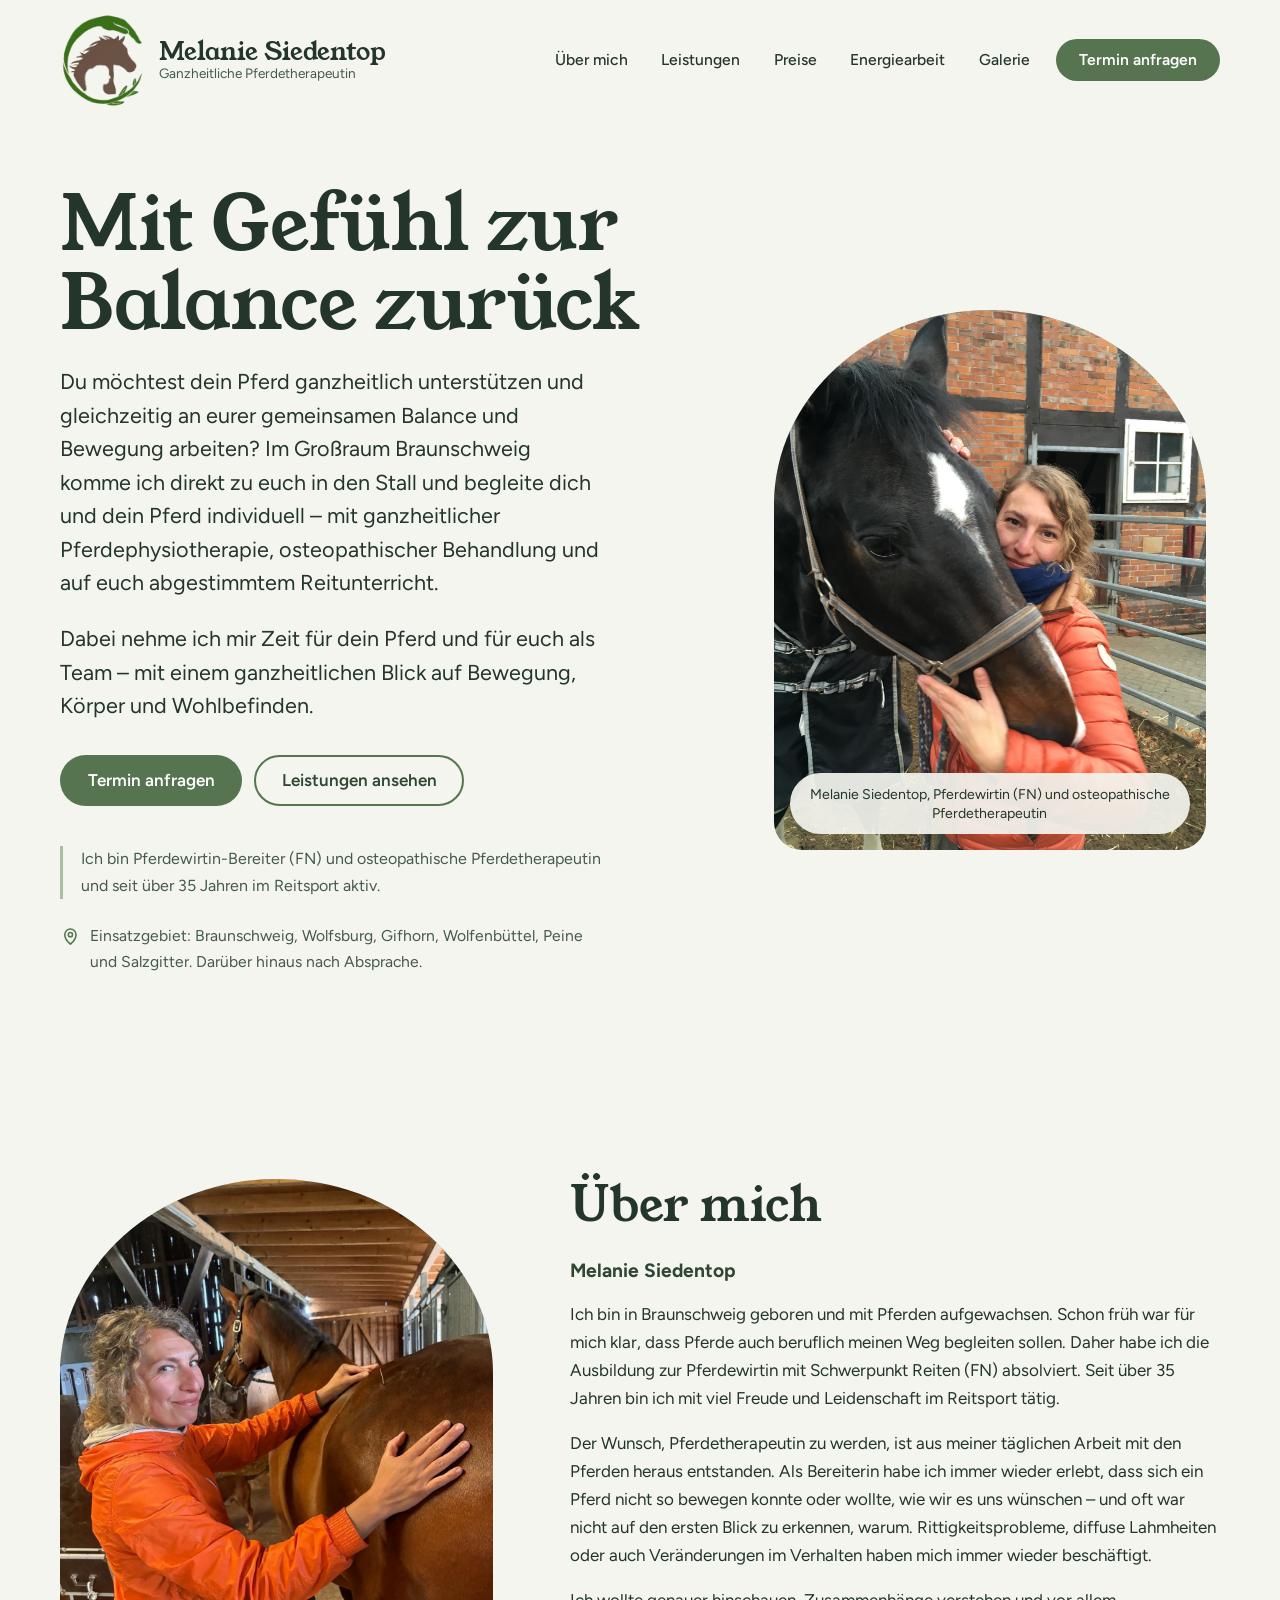
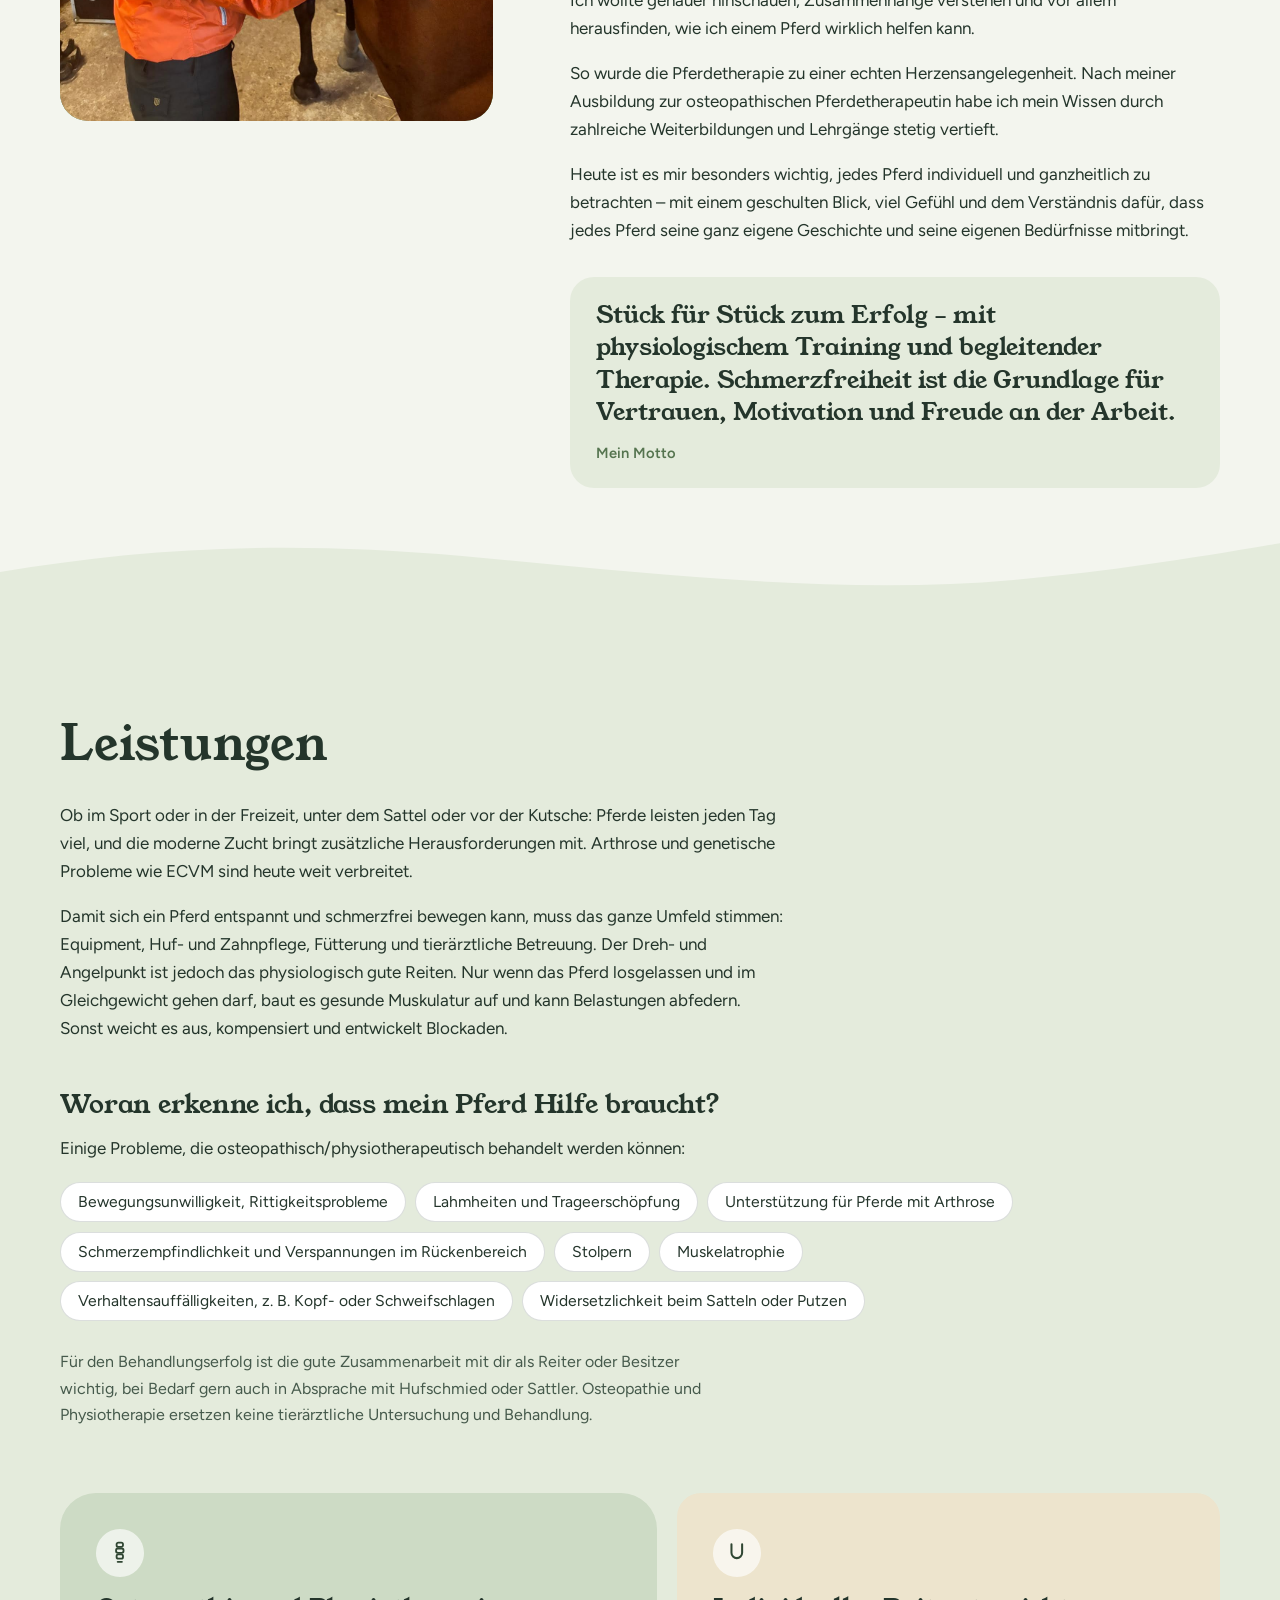
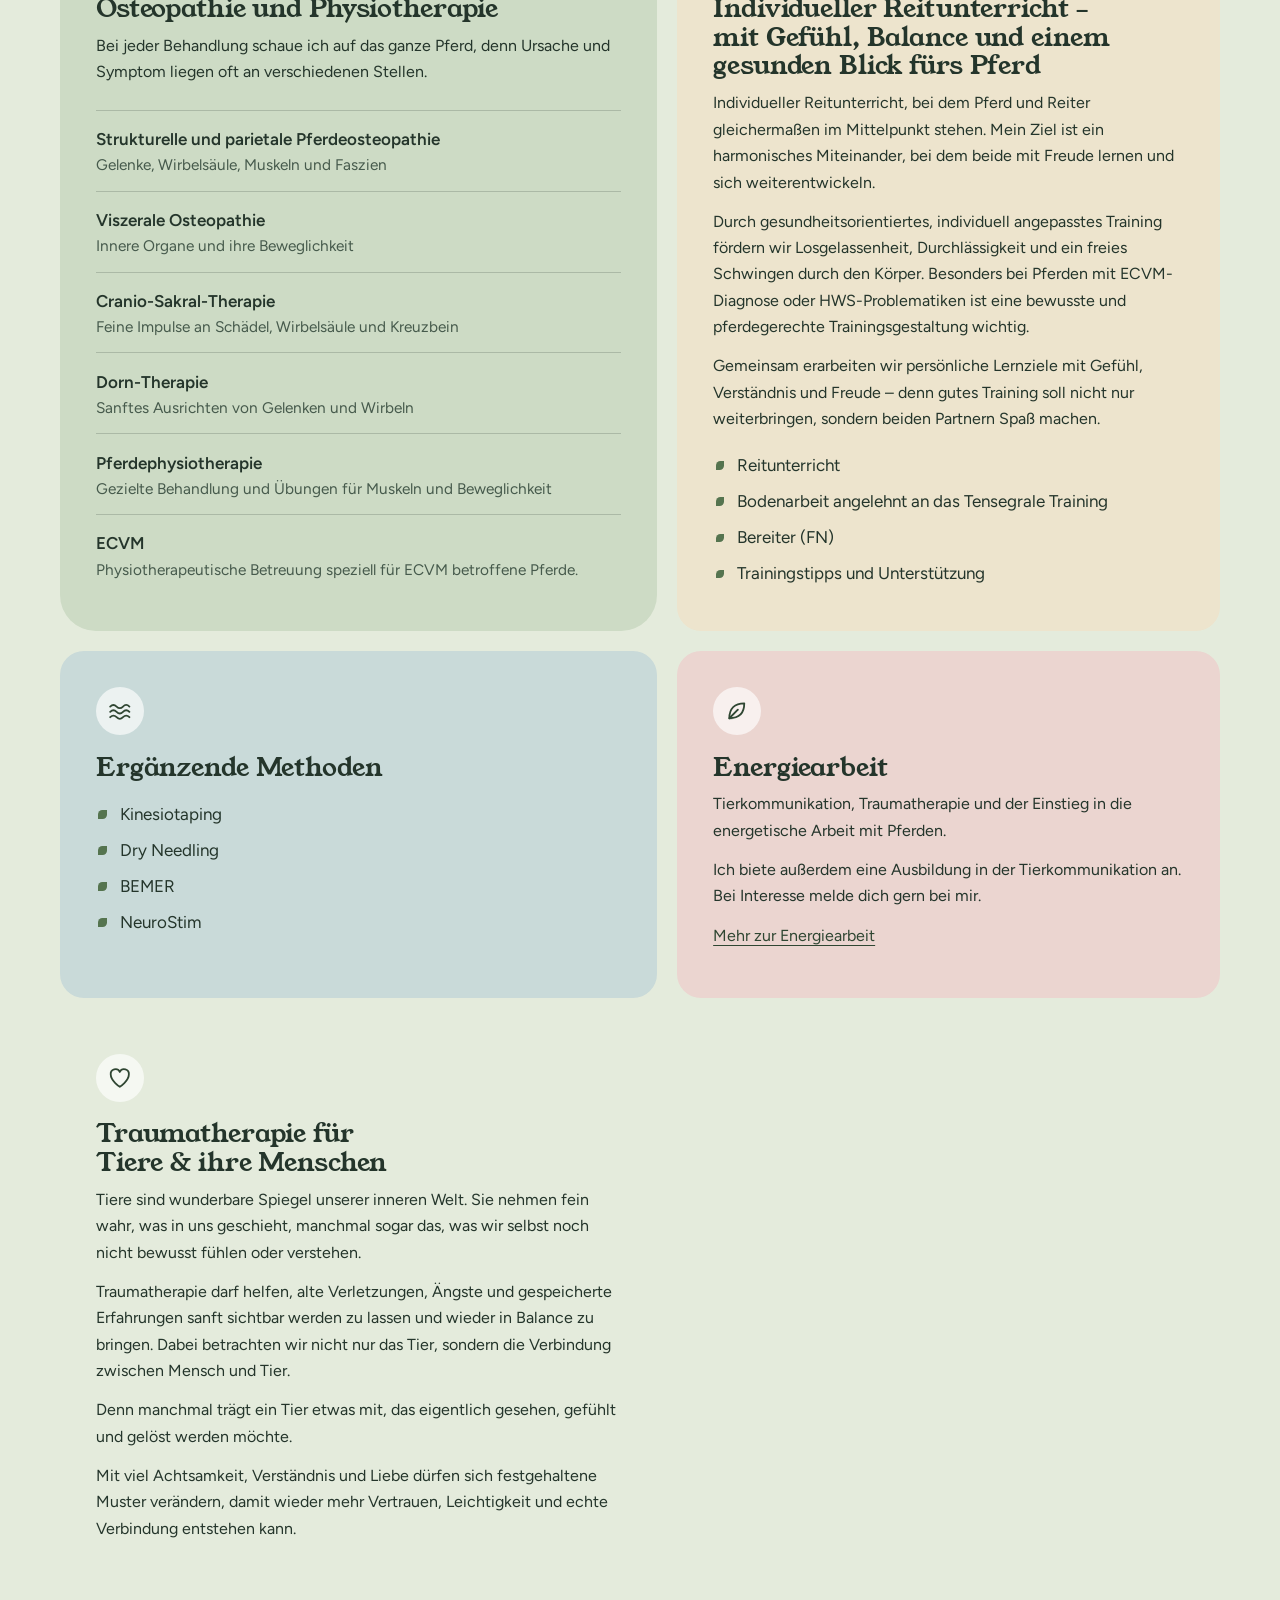
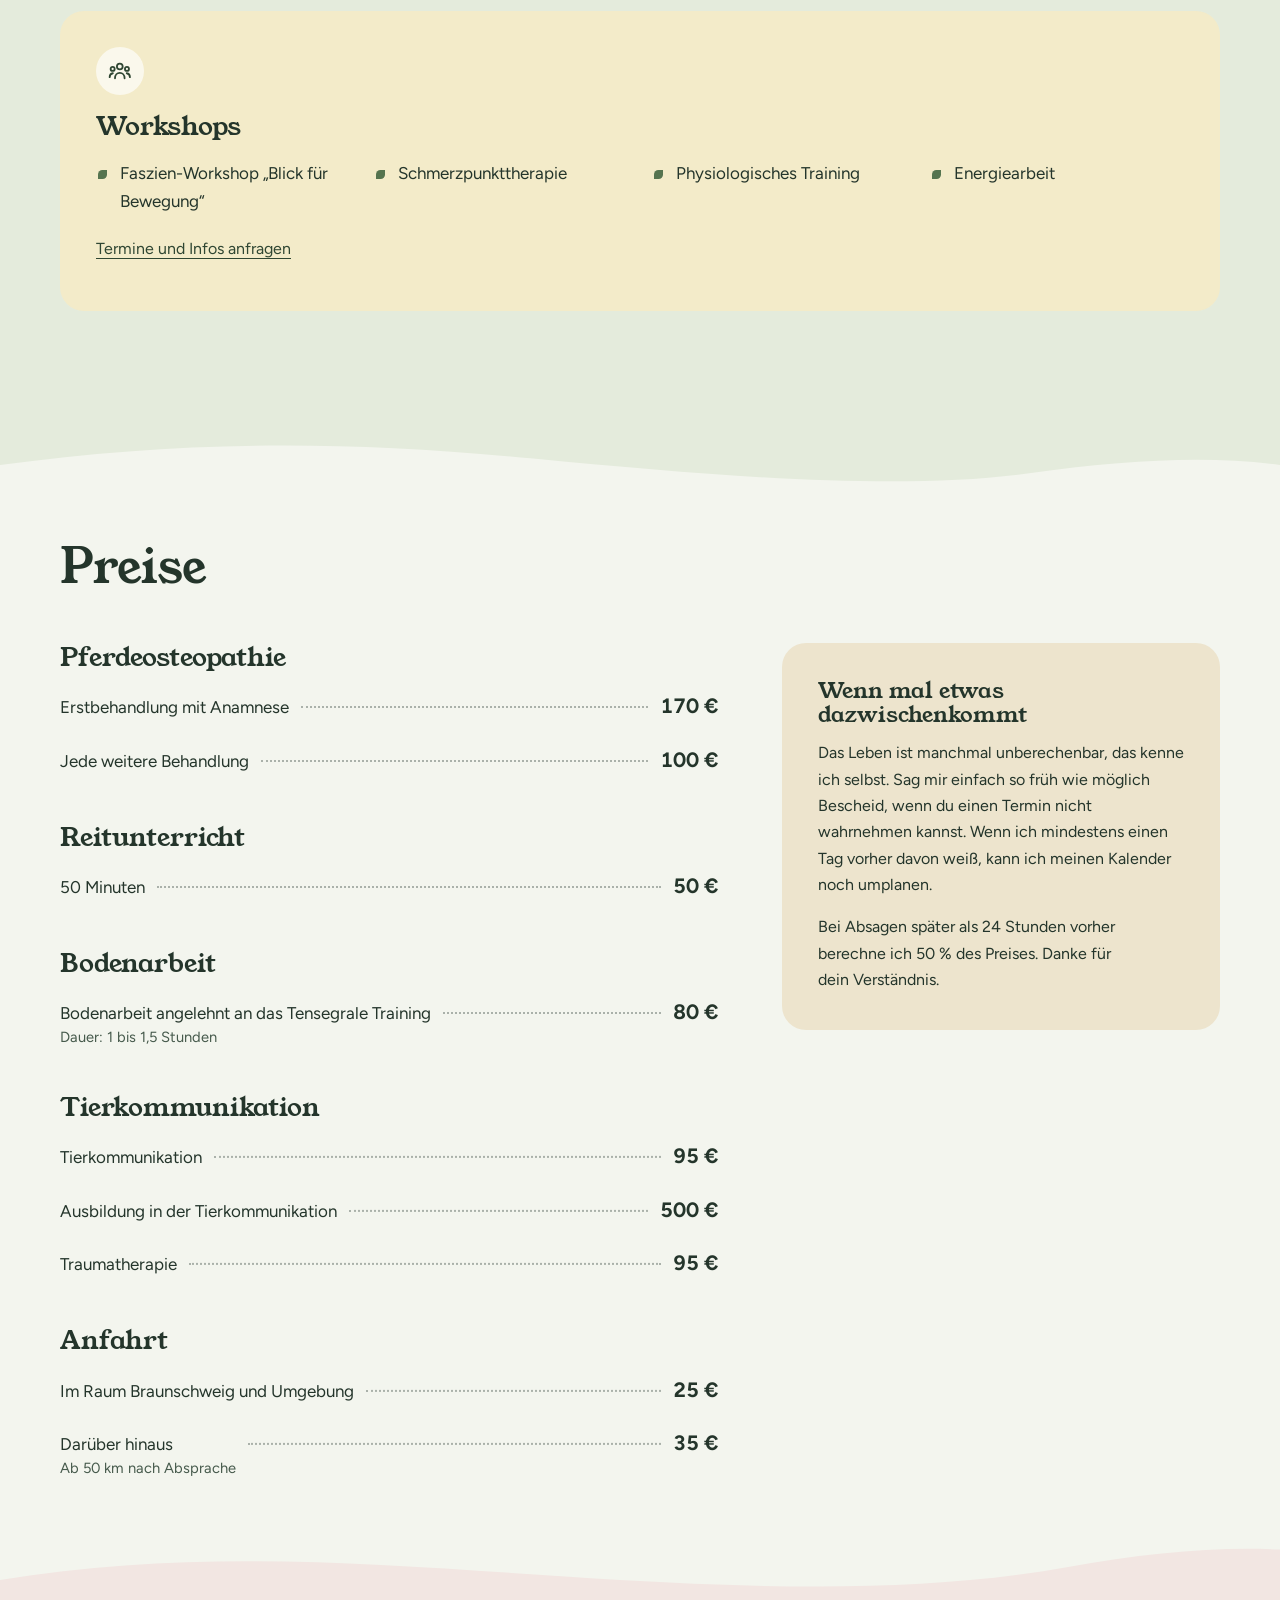
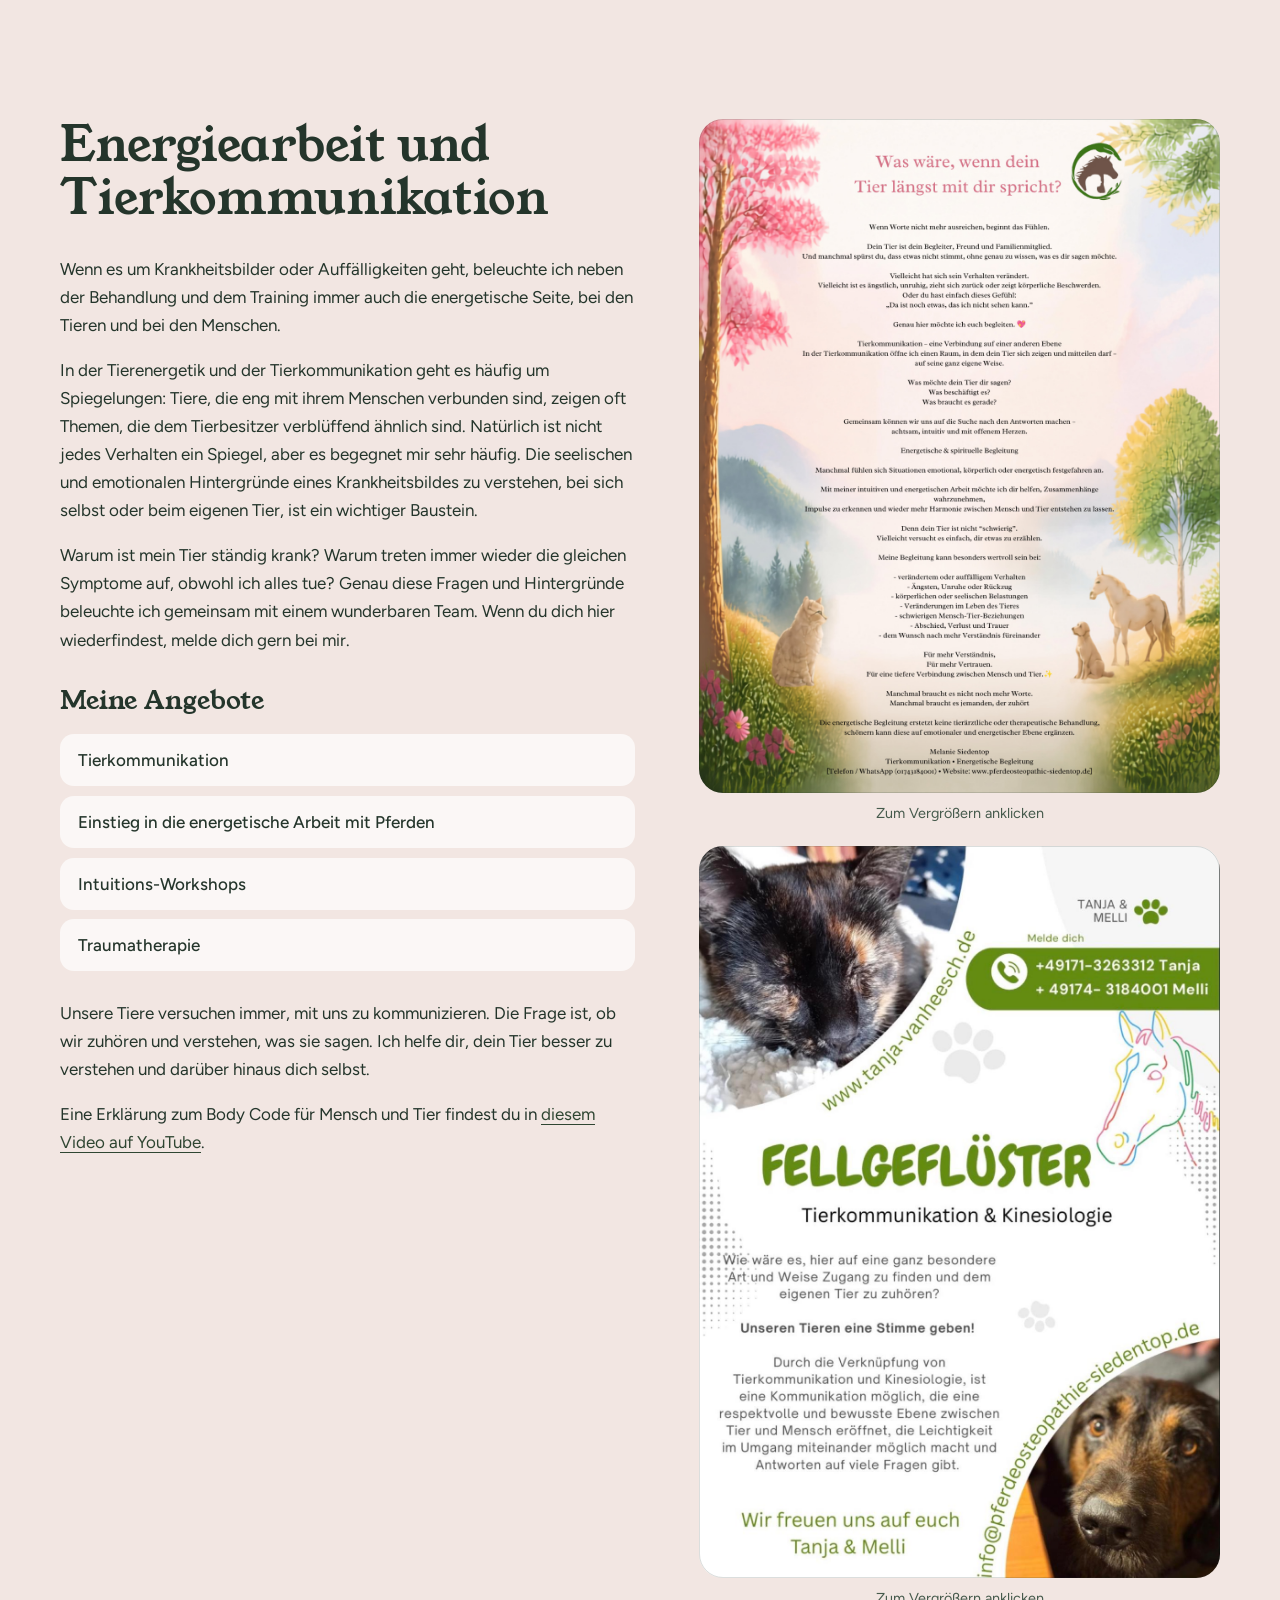
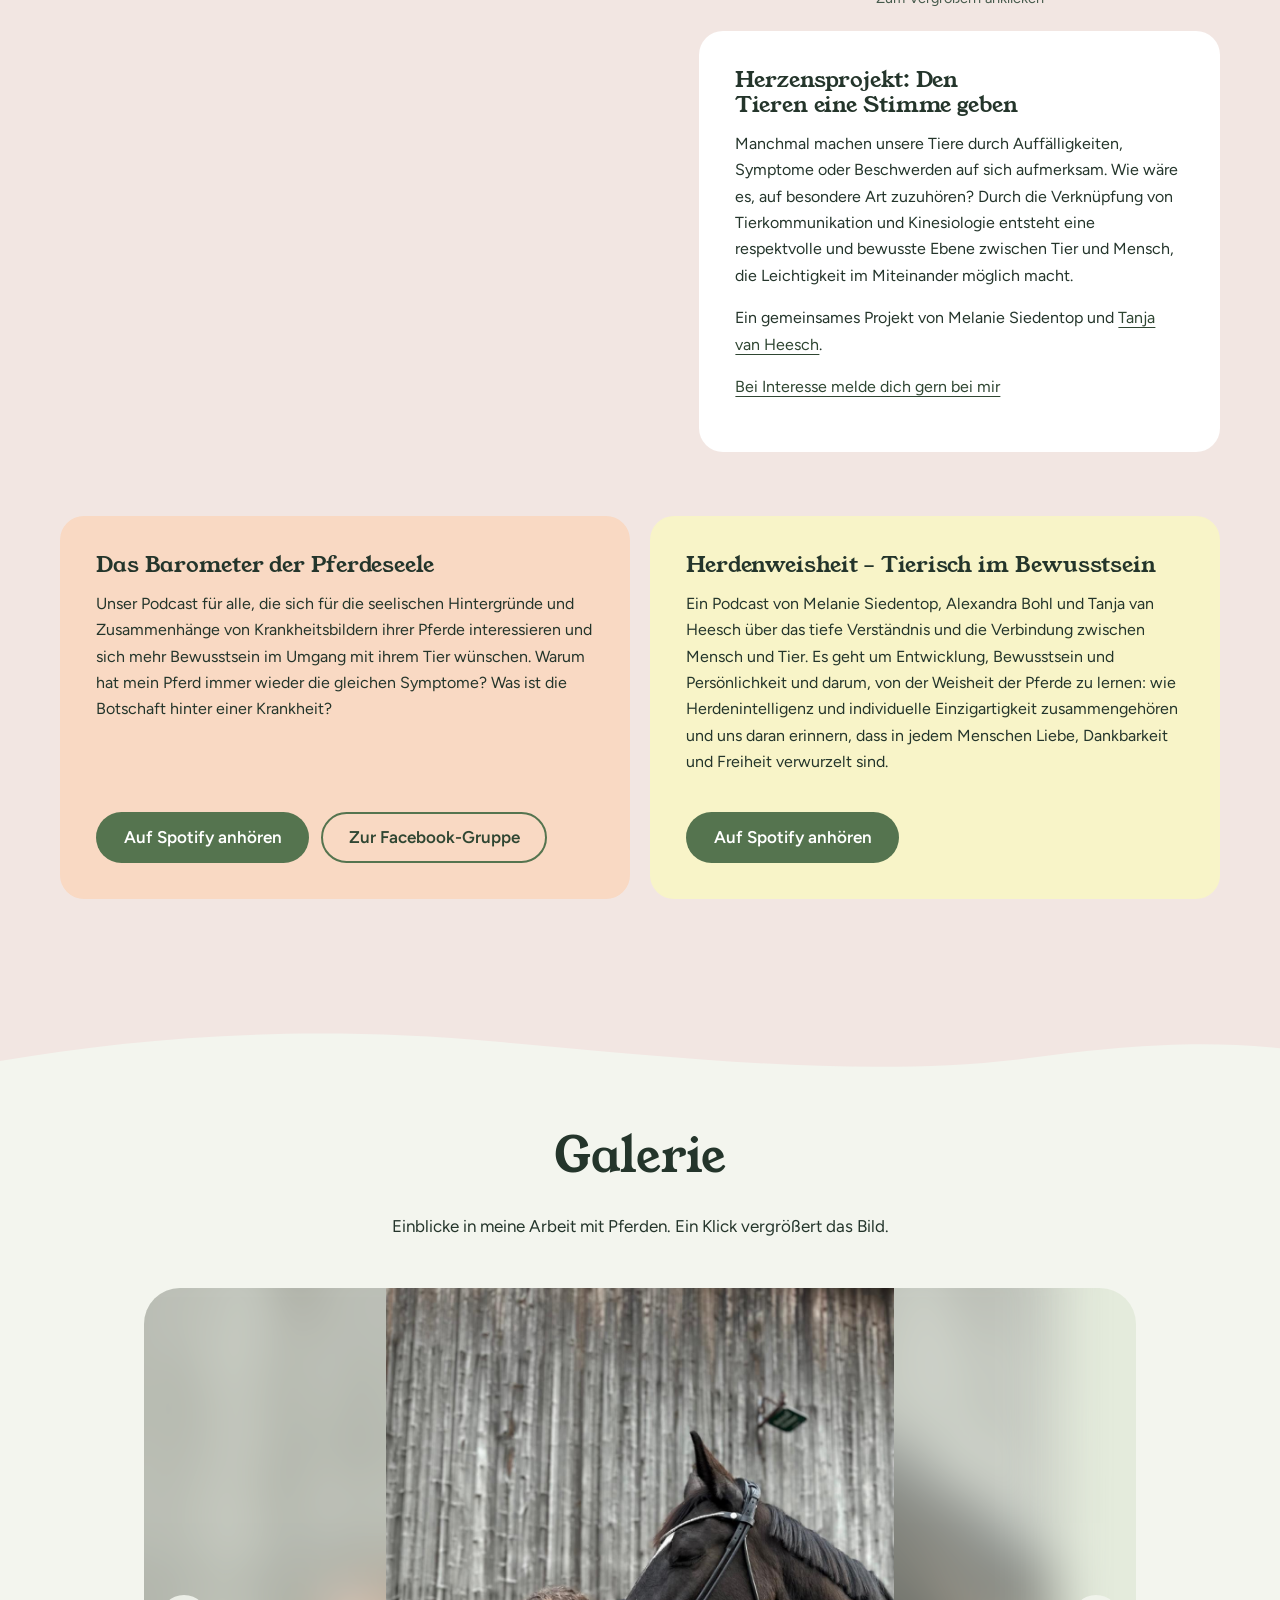
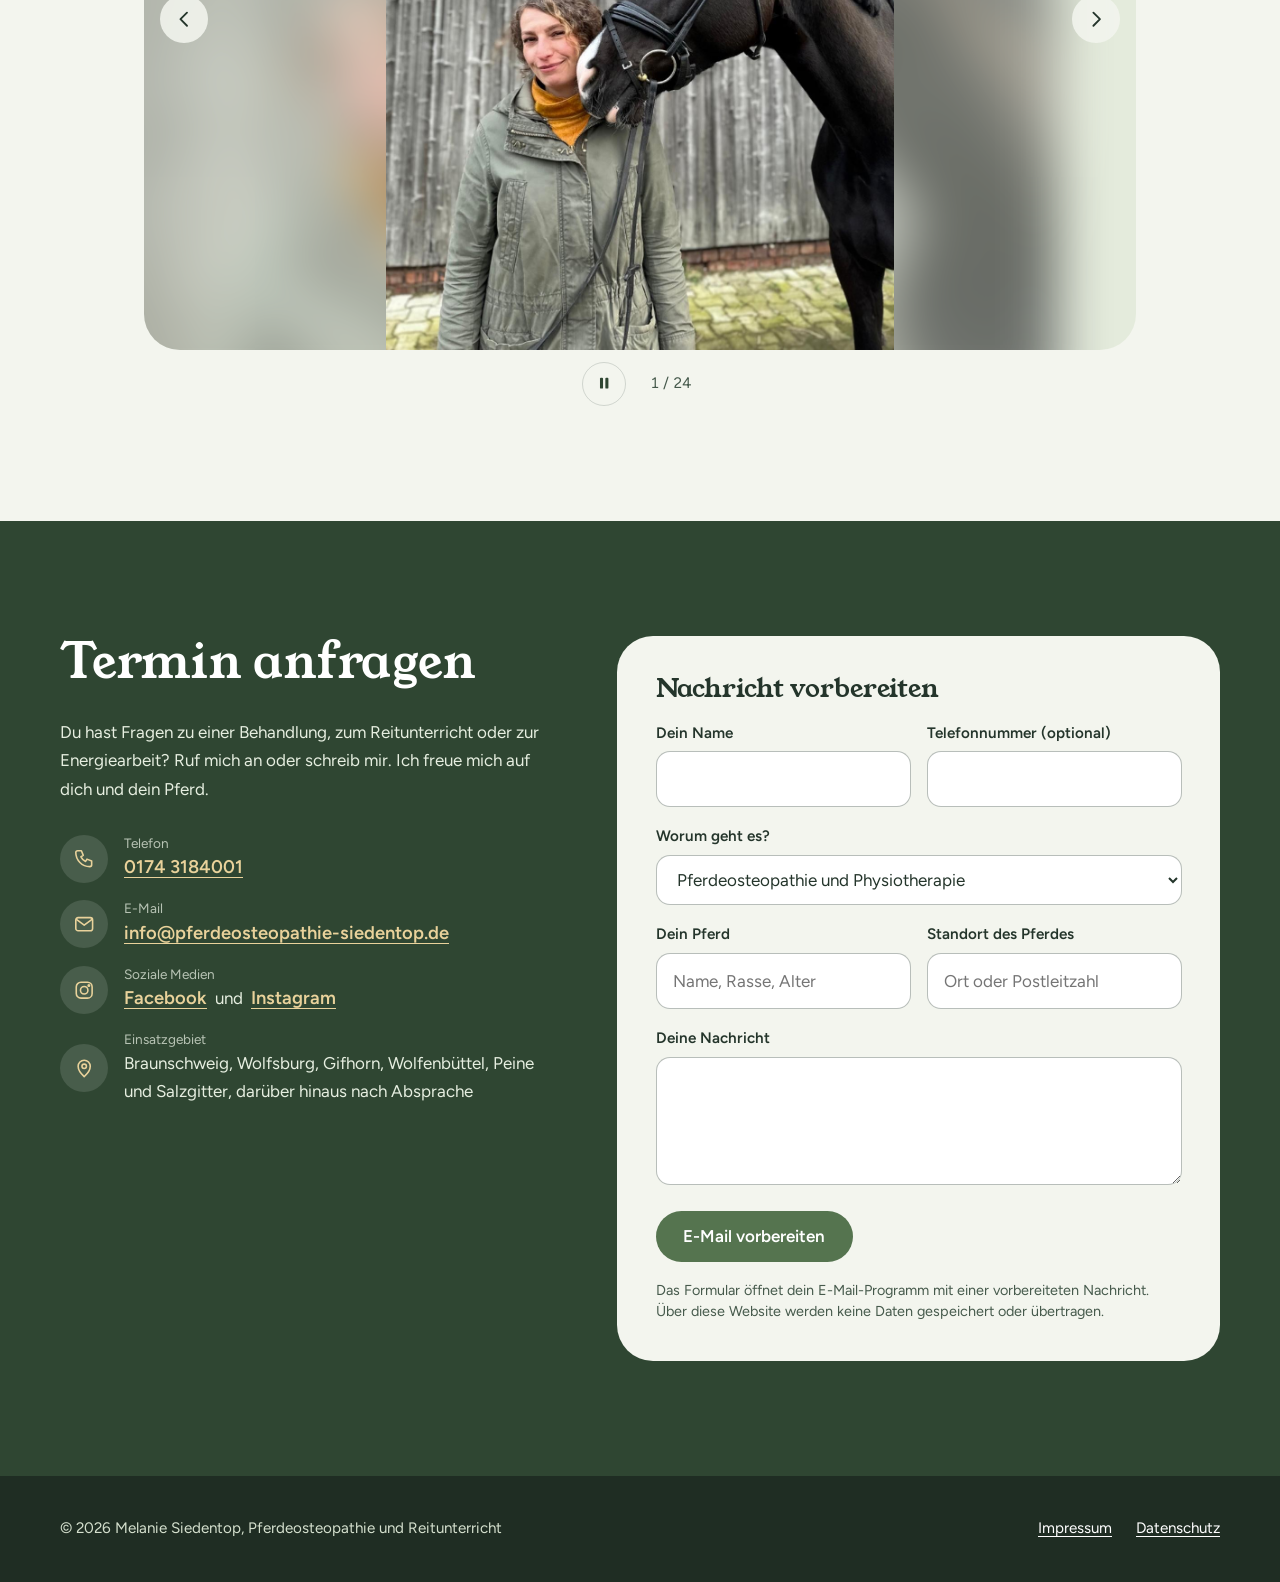
==== commit 40e5b90c: "Add trauma therapy service section to index.html Added a new service section for trauma therapy, inc" ====
--- a/index.html
+++ b/index.html
@@ -303,6 +303,17 @@
             <p><a href="#energiearbeit">Mehr zur Energiearbeit</a></p>
           </article>
 
+          <article class="service service--trauma">
+            <div class="service__icon">
+              <svg viewBox="0 0 24 24" fill="none" stroke="currentColor" stroke-width="1.7" stroke-linecap="round" stroke-linejoin="round" aria-hidden="true" focusable="false"><path d="M12 20.5S3.5 15 3.5 9A4.5 4.5 0 0 1 12 6.5 4.5 4.5 0 0 1 20.5 9c0 6-8.5 11.5-8.5 11.5Z"/></svg>
+            </div>
+            <h3>Traumatherapie für Tiere &amp; ihre Menschen</h3>
+            <p>Tiere sind wunderbare Spiegel unserer inneren Welt. Sie nehmen fein wahr, was in uns geschieht, manchmal sogar das, was wir selbst noch nicht bewusst fühlen oder verstehen.</p>
+            <p>Traumatherapie darf helfen, alte Verletzungen, Ängste und gespeicherte Erfahrungen sanft sichtbar werden zu lassen und wieder in Balance zu bringen. Dabei betrachten wir nicht nur das Tier, sondern die Verbindung zwischen Mensch und Tier.</p>
+            <p>Denn manchmal trägt ein Tier etwas mit, das eigentlich gesehen, gefühlt und gelöst werden möchte.</p>
+            <p>Mit viel Achtsamkeit, Verständnis und Liebe dürfen sich festgehaltene Muster verändern, damit wieder mehr Vertrauen, Leichtigkeit und echte Verbindung entstehen kann.</p>
+          </article>
+
           <article class="service service--workshops">
             <div class="service__icon">
               <svg viewBox="0 0 24 24" fill="none" stroke="currentColor" stroke-width="1.7" stroke-linecap="round" stroke-linejoin="round" aria-hidden="true" focusable="false"><circle cx="12" cy="8" r="2.7"/><path d="M7.5 19c0-3 2-5 4.5-5s4.5 2 4.5 5"/><circle cx="5.3" cy="10.2" r="1.9"/><circle cx="18.7" cy="10.2" r="1.9"/><path d="M2.5 18c0-2 1.2-3.4 3-3.7M21.5 18c0-2-1.2-3.4-3-3.7"/></svg>
@@ -353,6 +364,7 @@
               <ul class="price-list">
                 <li class="price-row"><span>Tierkommunikation</span><span class="price-row__dots" aria-hidden="true"></span><span class="price-row__value">95 €</span></li>
                 <li class="price-row"><span>Ausbildung in der Tierkommunikation</span><span class="price-row__dots" aria-hidden="true"></span><span class="price-row__value">500 €</span></li>
+                <li class="price-row"><span>Traumatherapie</span><span class="price-row__dots" aria-hidden="true"></span><span class="price-row__value">95 €</span></li>
               </ul>
             </div>
             <div class="price-group">
@@ -402,6 +414,14 @@
           <figure class="flyer" id="flyer" hidden>
             <button class="flyer__open" id="flyer-open" type="button" aria-label="Flyer vergrößern">
               <img class="flyer__img" id="flyer-img" alt="Flyer zur Energiearbeit und Tierkommunikation">
+            </button>
+            <figcaption>Zum Vergrößern anklicken</figcaption>
+          </figure>
+
+          <!-- Zweiter Flyer: erscheint automatisch, sobald images/flyer2.png (oder .jpg / .jpeg / .webp) vorhanden ist -->
+          <figure class="flyer" id="flyer2" hidden>
+            <button class="flyer__open" id="flyer2-open" type="button" aria-label="Zweiten Flyer vergrößern">
+              <img class="flyer__img" id="flyer2-img" alt="Zweiter Flyer zur Energiearbeit und Tierkommunikation">
             </button>
             <figcaption>Zum Vergrößern anklicken</figcaption>
           </figure>
--- a/style.css
+++ b/style.css
@@ -459,7 +459,7 @@
     font-size: 1.1rem;
   }
   .brand__tag {
-    display: none;
+    font-size: 0.72rem;
   }
   .brand__logo {
     max-width: 12rem;
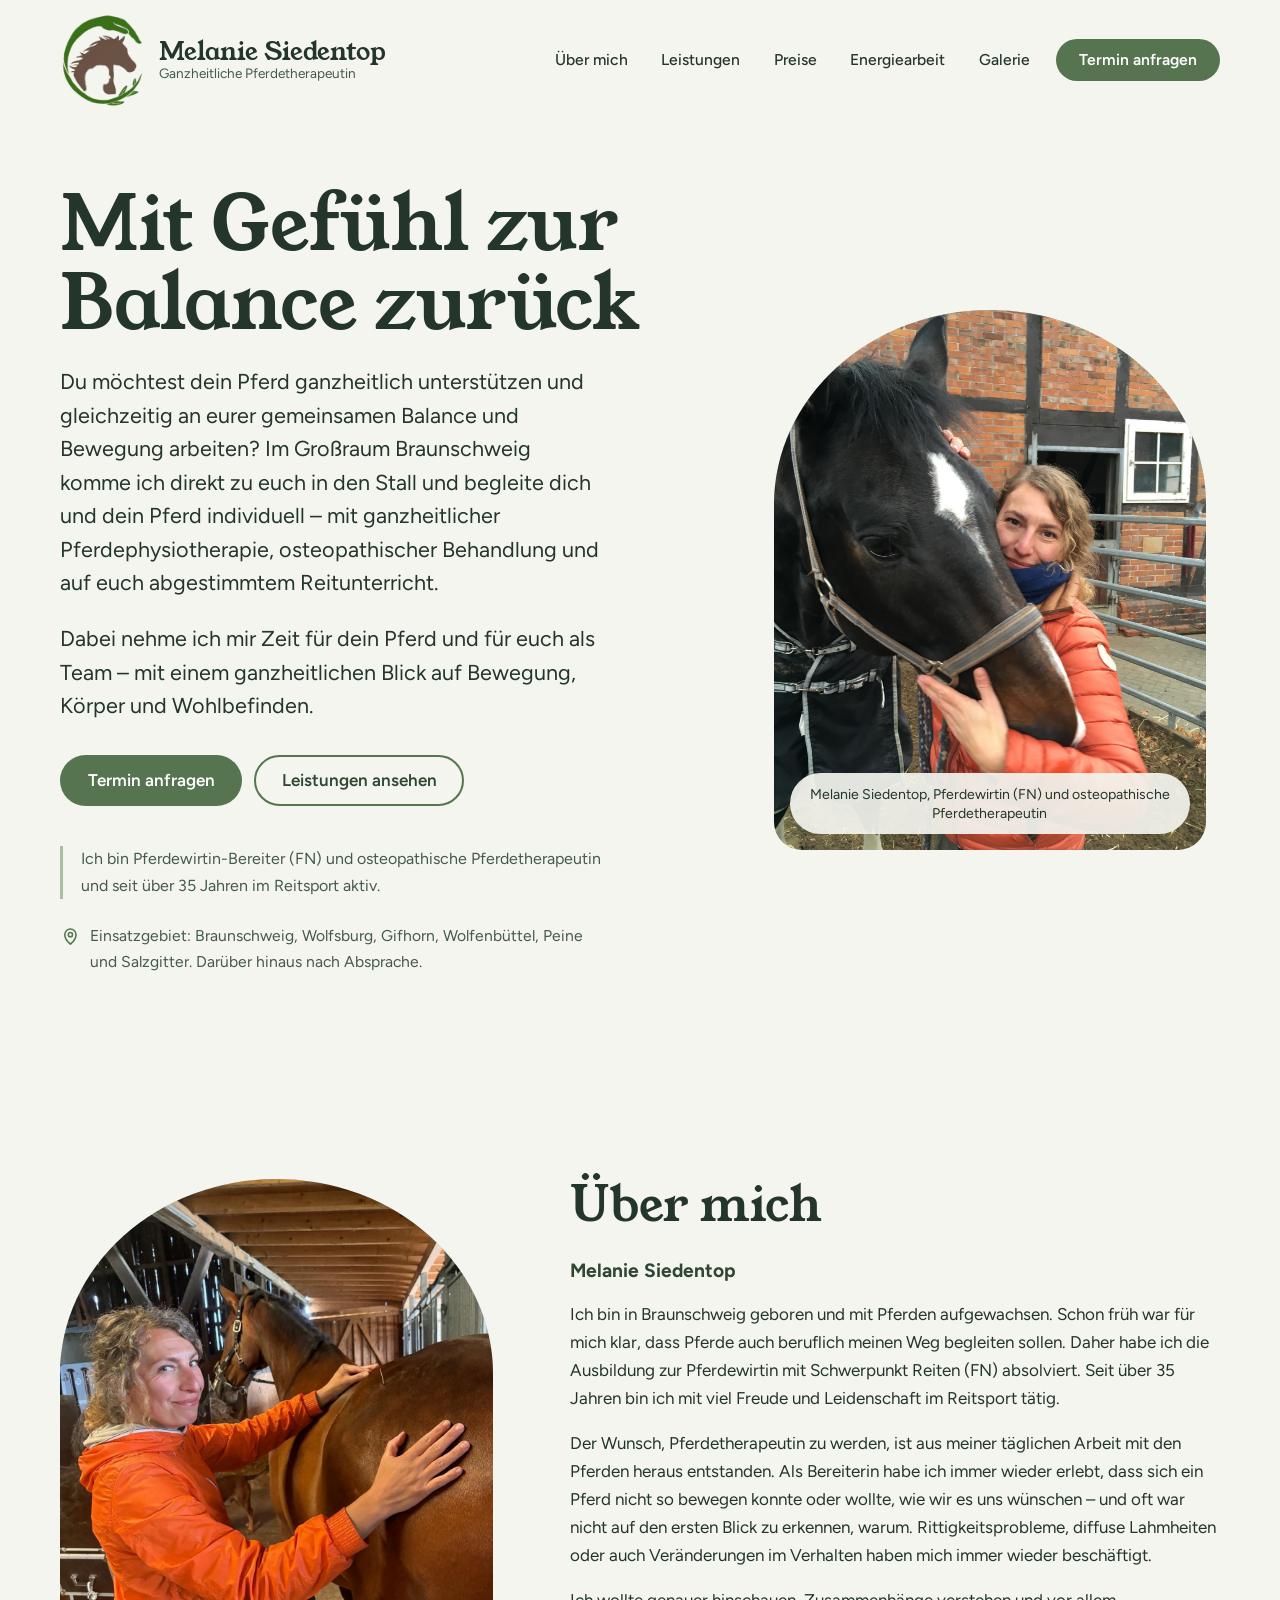
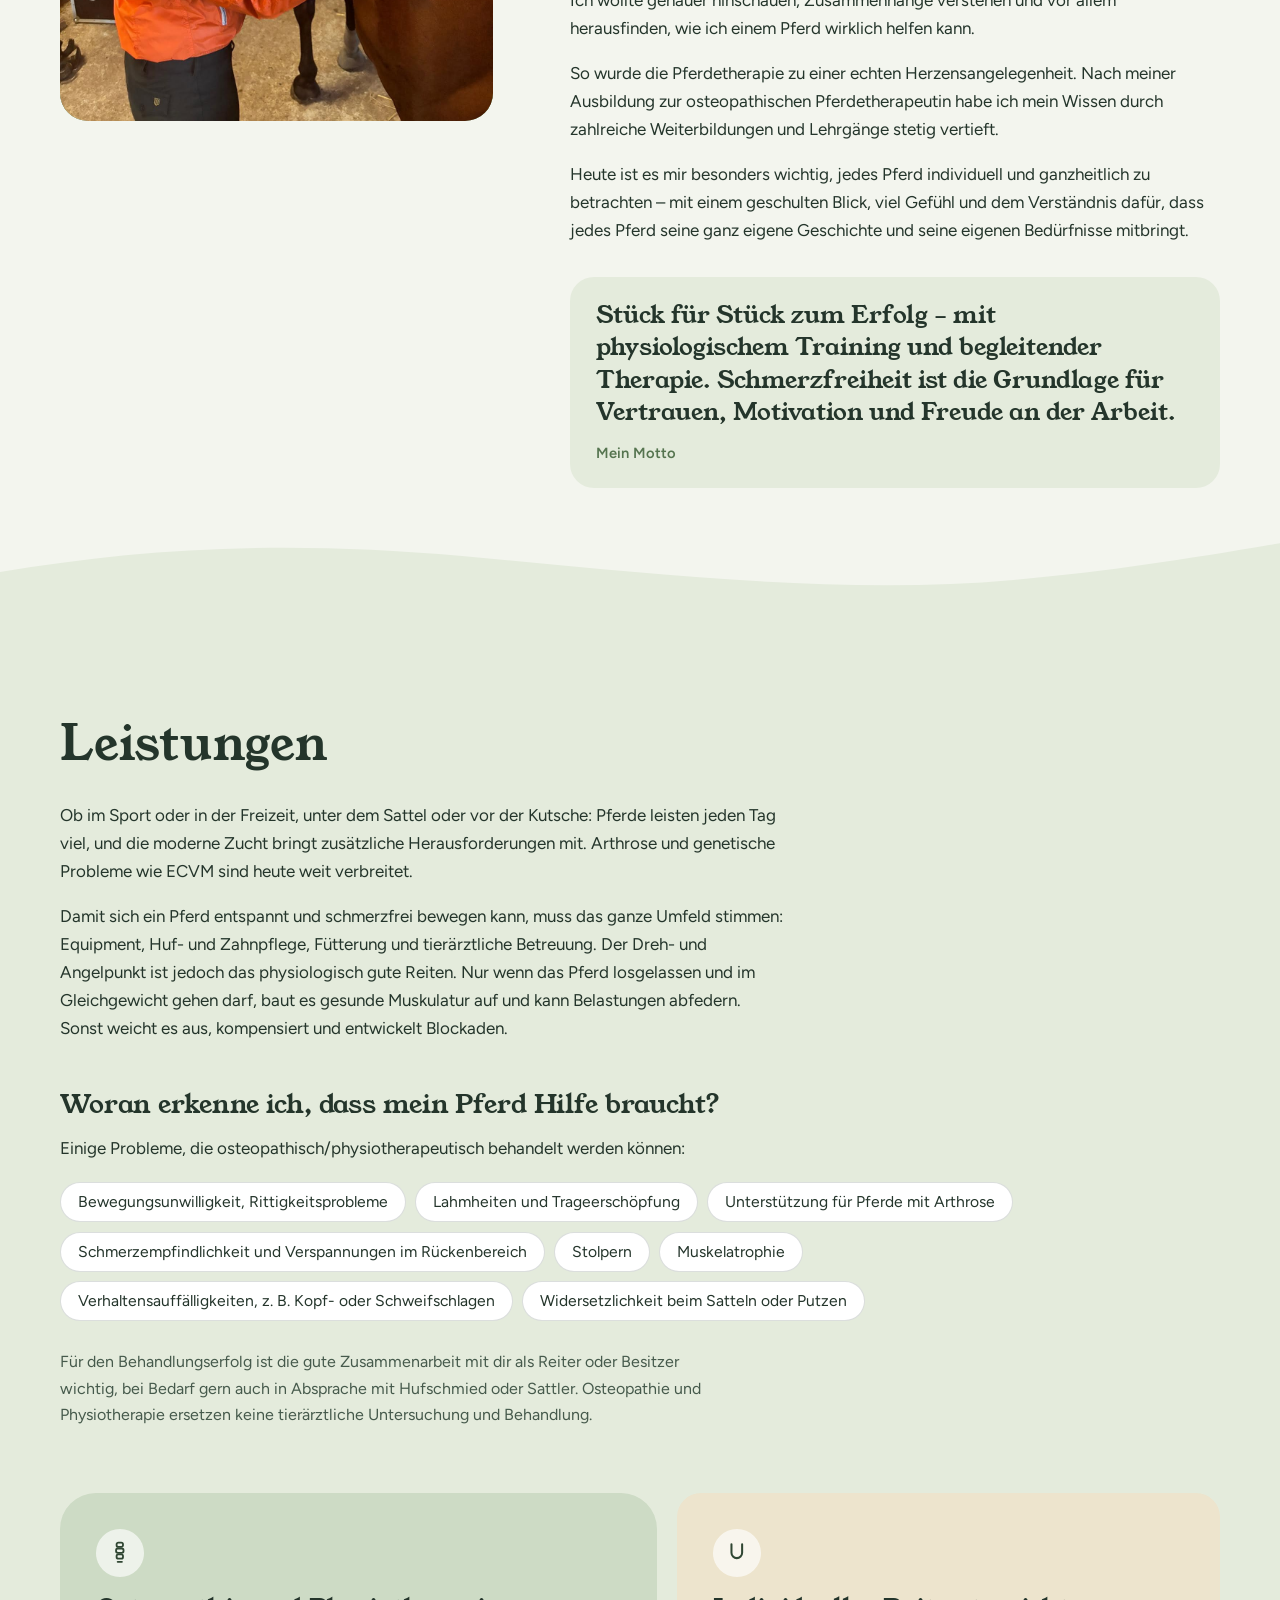
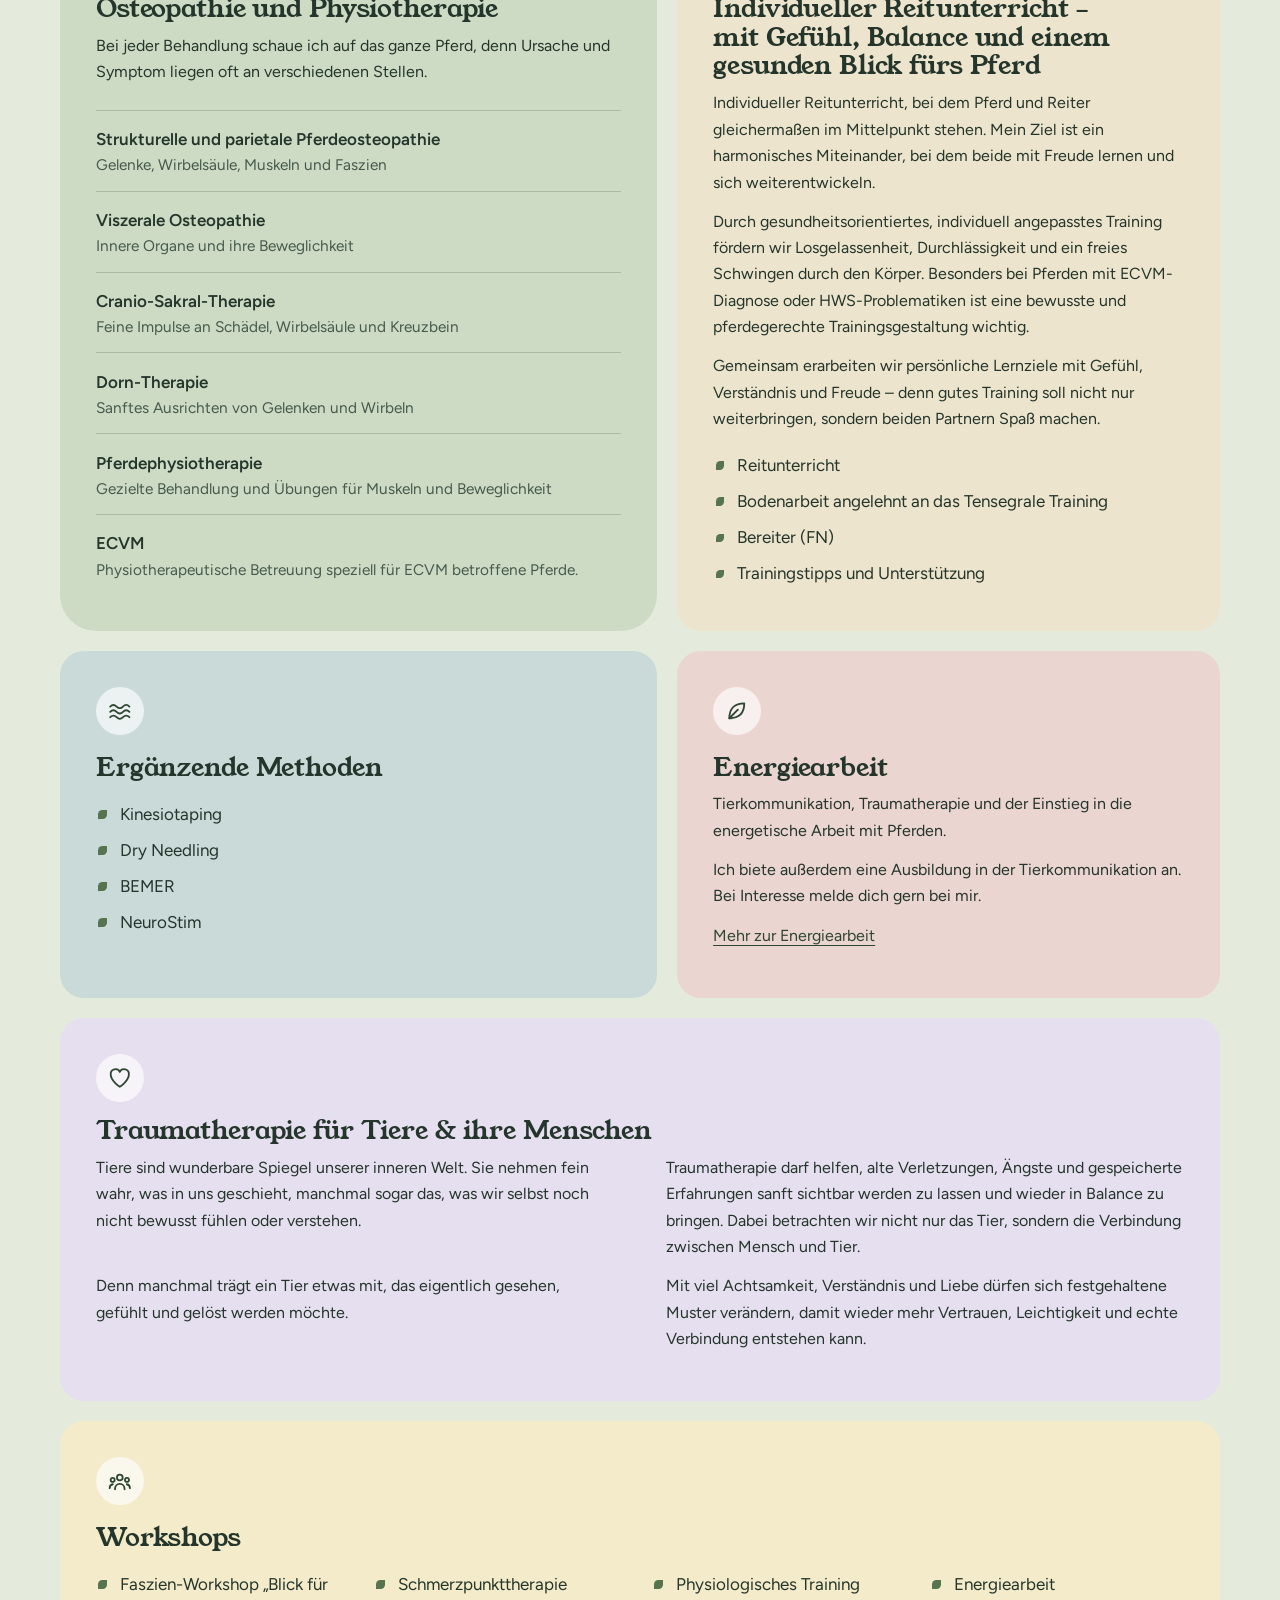
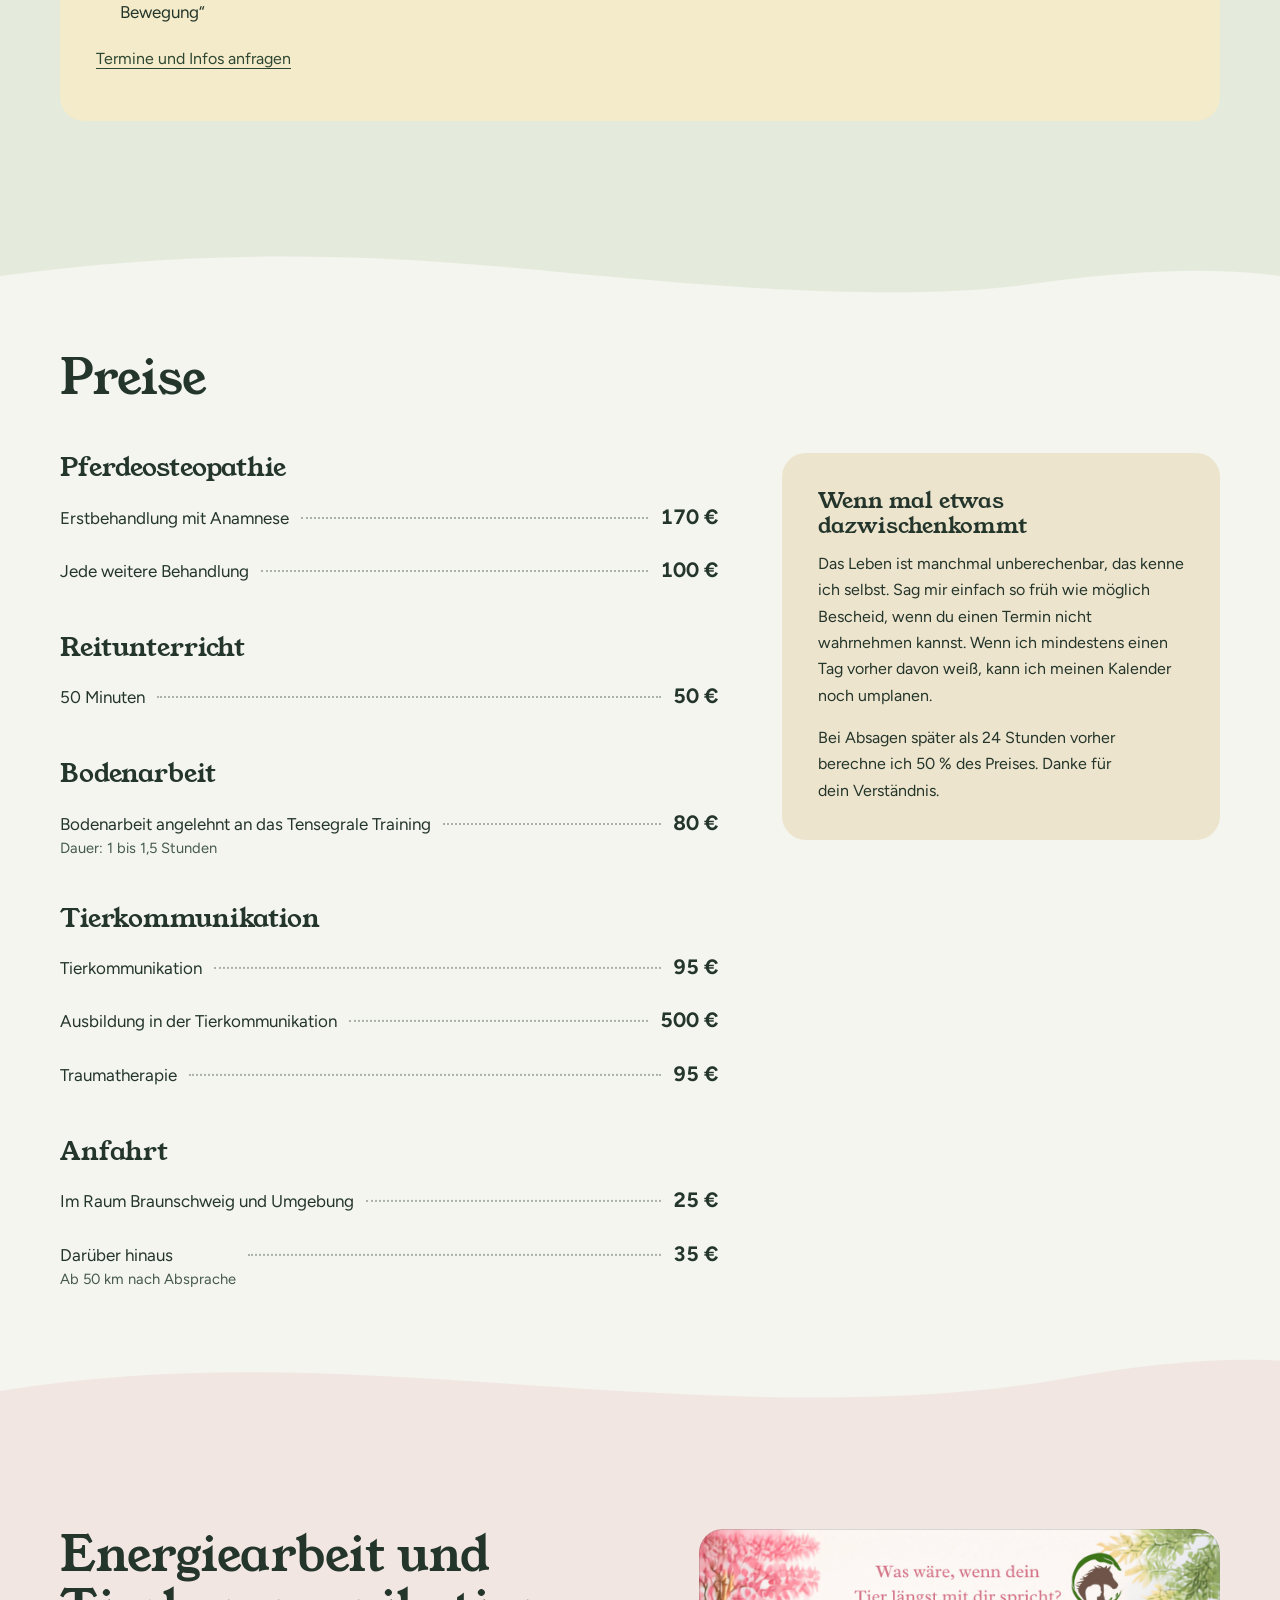
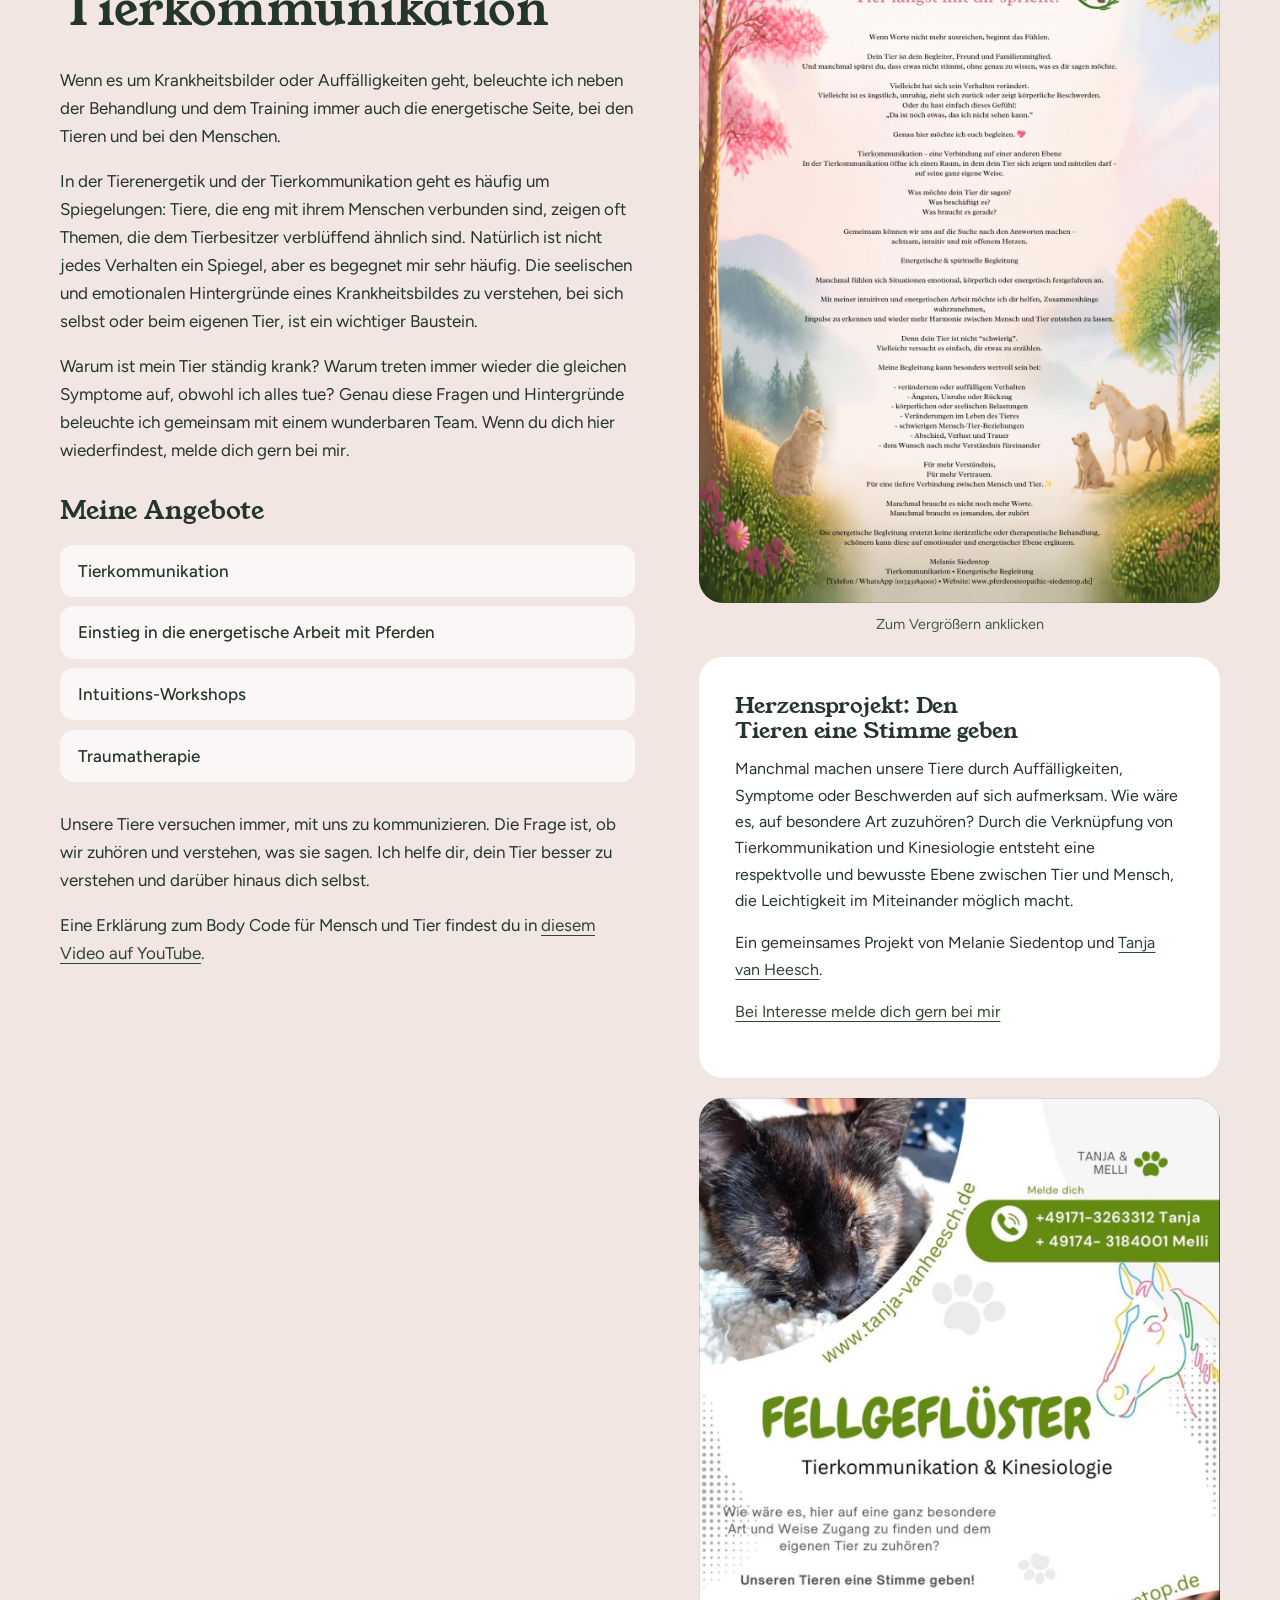
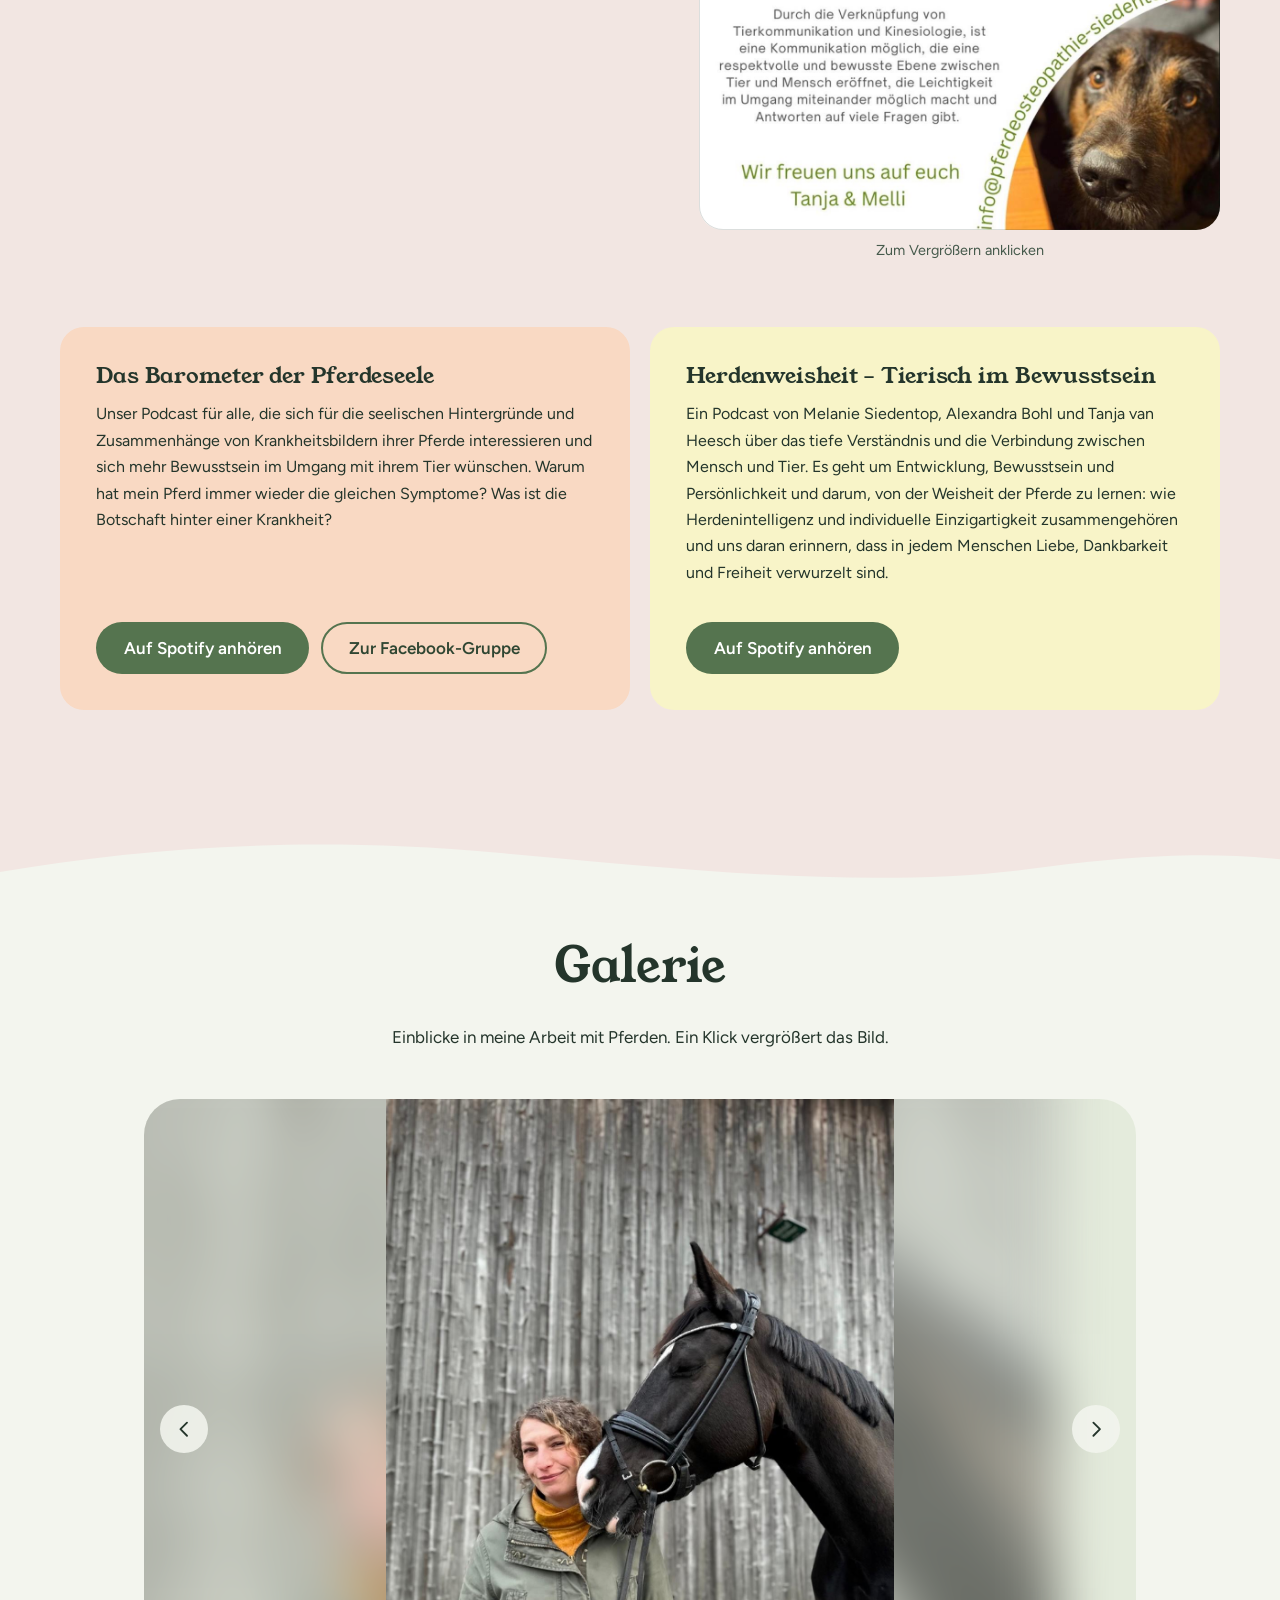
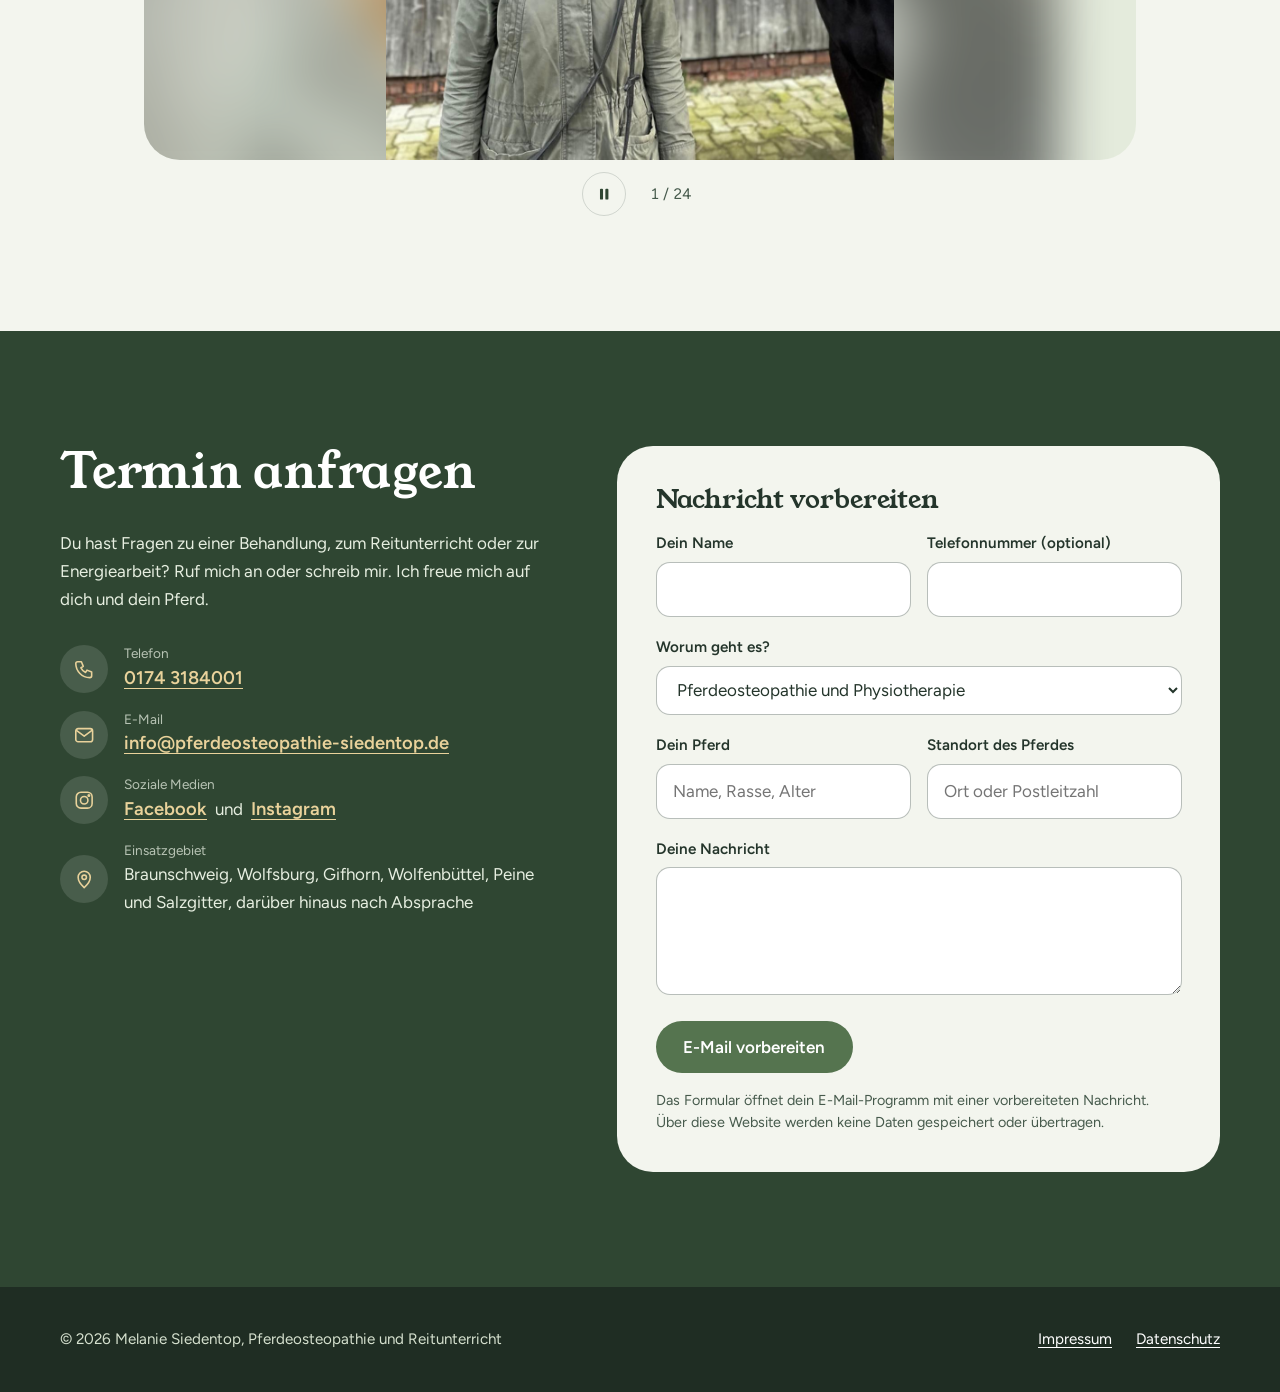
==== commit 8adf445e: "Add Herzprojekt section to index.html" ====
--- a/index.html
+++ b/index.html
@@ -418,6 +418,13 @@
             <figcaption>Zum Vergrößern anklicken</figcaption>
           </figure>
 
+          <section class="panel panel--project" aria-labelledby="herzprojekt-title">
+            <h3 id="herzprojekt-title">Herzensprojekt: Den Tieren eine Stimme geben</h3>
+            <p>Manchmal machen unsere Tiere durch Auffälligkeiten, Symptome oder Beschwerden auf sich aufmerksam. Wie wäre es, auf besondere Art zuzuhören? Durch die Verknüpfung von Tierkommunikation und Kinesiologie entsteht eine respektvolle und bewusste Ebene zwischen Tier und Mensch, die Leichtigkeit im Miteinander möglich macht.</p>
+            <p>Ein gemeinsames Projekt von Melanie Siedentop und <a href="https://www.tanja-vanheesch.de/" target="_blank" rel="noopener noreferrer">Tanja van Heesch</a>.</p>
+            <p><a href="#kontakt">Bei Interesse melde dich gern bei mir</a></p>
+          </section>
+
           <!-- Zweiter Flyer: erscheint automatisch, sobald images/flyer2.png (oder .jpg / .jpeg / .webp) vorhanden ist -->
           <figure class="flyer" id="flyer2" hidden>
             <button class="flyer__open" id="flyer2-open" type="button" aria-label="Zweiten Flyer vergrößern">
@@ -425,13 +432,6 @@
             </button>
             <figcaption>Zum Vergrößern anklicken</figcaption>
           </figure>
-
-          <section class="panel panel--project" aria-labelledby="herzprojekt-title">
-            <h3 id="herzprojekt-title">Herzensprojekt: Den Tieren eine Stimme geben</h3>
-            <p>Manchmal machen unsere Tiere durch Auffälligkeiten, Symptome oder Beschwerden auf sich aufmerksam. Wie wäre es, auf besondere Art zuzuhören? Durch die Verknüpfung von Tierkommunikation und Kinesiologie entsteht eine respektvolle und bewusste Ebene zwischen Tier und Mensch, die Leichtigkeit im Miteinander möglich macht.</p>
-            <p>Ein gemeinsames Projekt von Melanie Siedentop und <a href="https://www.tanja-vanheesch.de/" target="_blank" rel="noopener noreferrer">Tanja van Heesch</a>.</p>
-            <p><a href="#kontakt">Bei Interesse melde dich gern bei mir</a></p>
-          </section>
         </div>
       </div>
 
--- a/style.css
+++ b/style.css
@@ -39,6 +39,7 @@
   --workshop: #f3ebc9;
   --podcast-pfirsich: #f9d9c3;
   --podcast-zitrone: #f8f4c8;
+  --flieder: #e6dff0;
   --linie: rgba(36, 53, 43, 0.16);
 
   --radius-l: 36px;
@@ -782,6 +783,27 @@
 }
 .service--energy {
   background: var(--rose);
+}
+.service--trauma {
+  grid-column: 1 / -1;
+  background: var(--flieder);
+}
+.service--trauma p {
+  max-width: 42rem;
+}
+.service--trauma .service__icon {
+  margin-bottom: 0.9rem;
+}
+@media (min-width: 55.0625rem) {
+  .service--trauma {
+    display: grid;
+    grid-template-columns: minmax(0, 1fr) minmax(0, 1fr);
+    column-gap: clamp(2rem, 4vw, 3.5rem);
+  }
+  .service--trauma .service__icon,
+  .service--trauma h3 {
+    grid-column: 1 / -1;
+  }
 }
 .service--workshops {
   grid-column: 1 / -1;
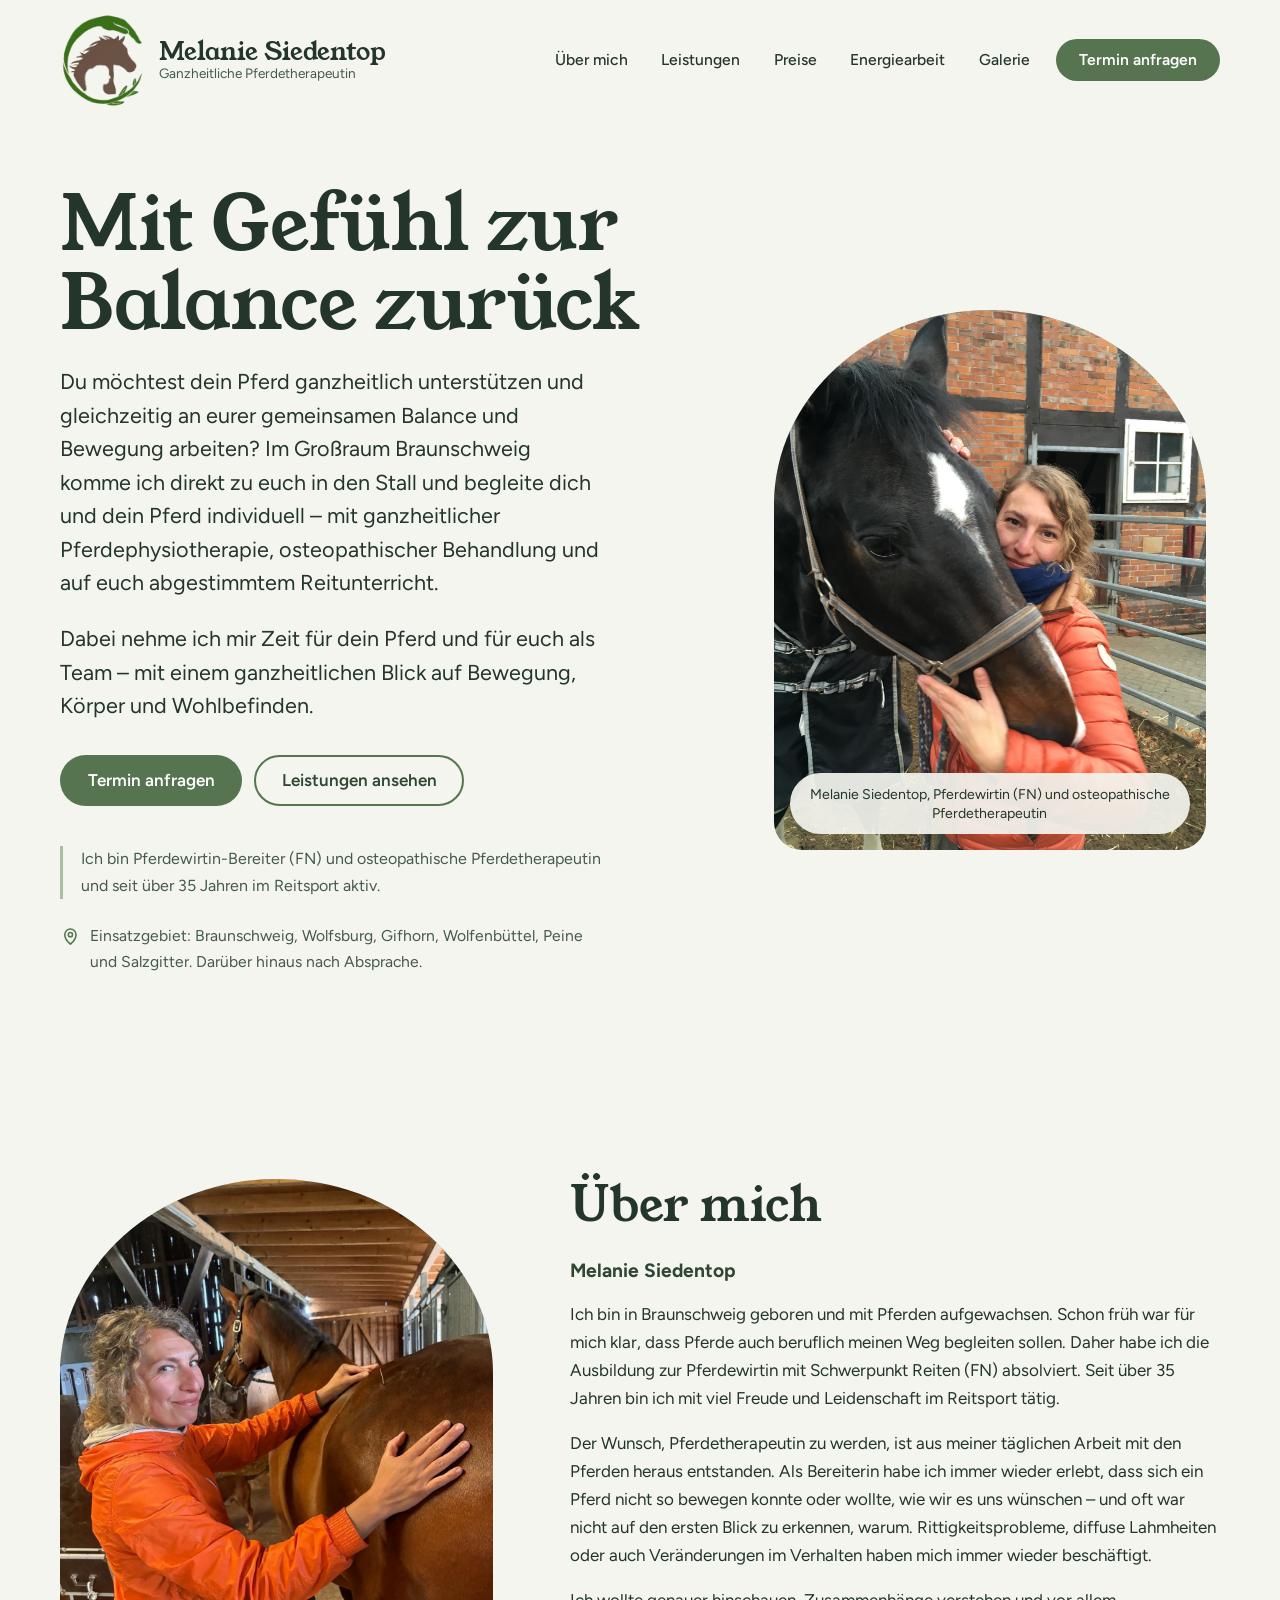
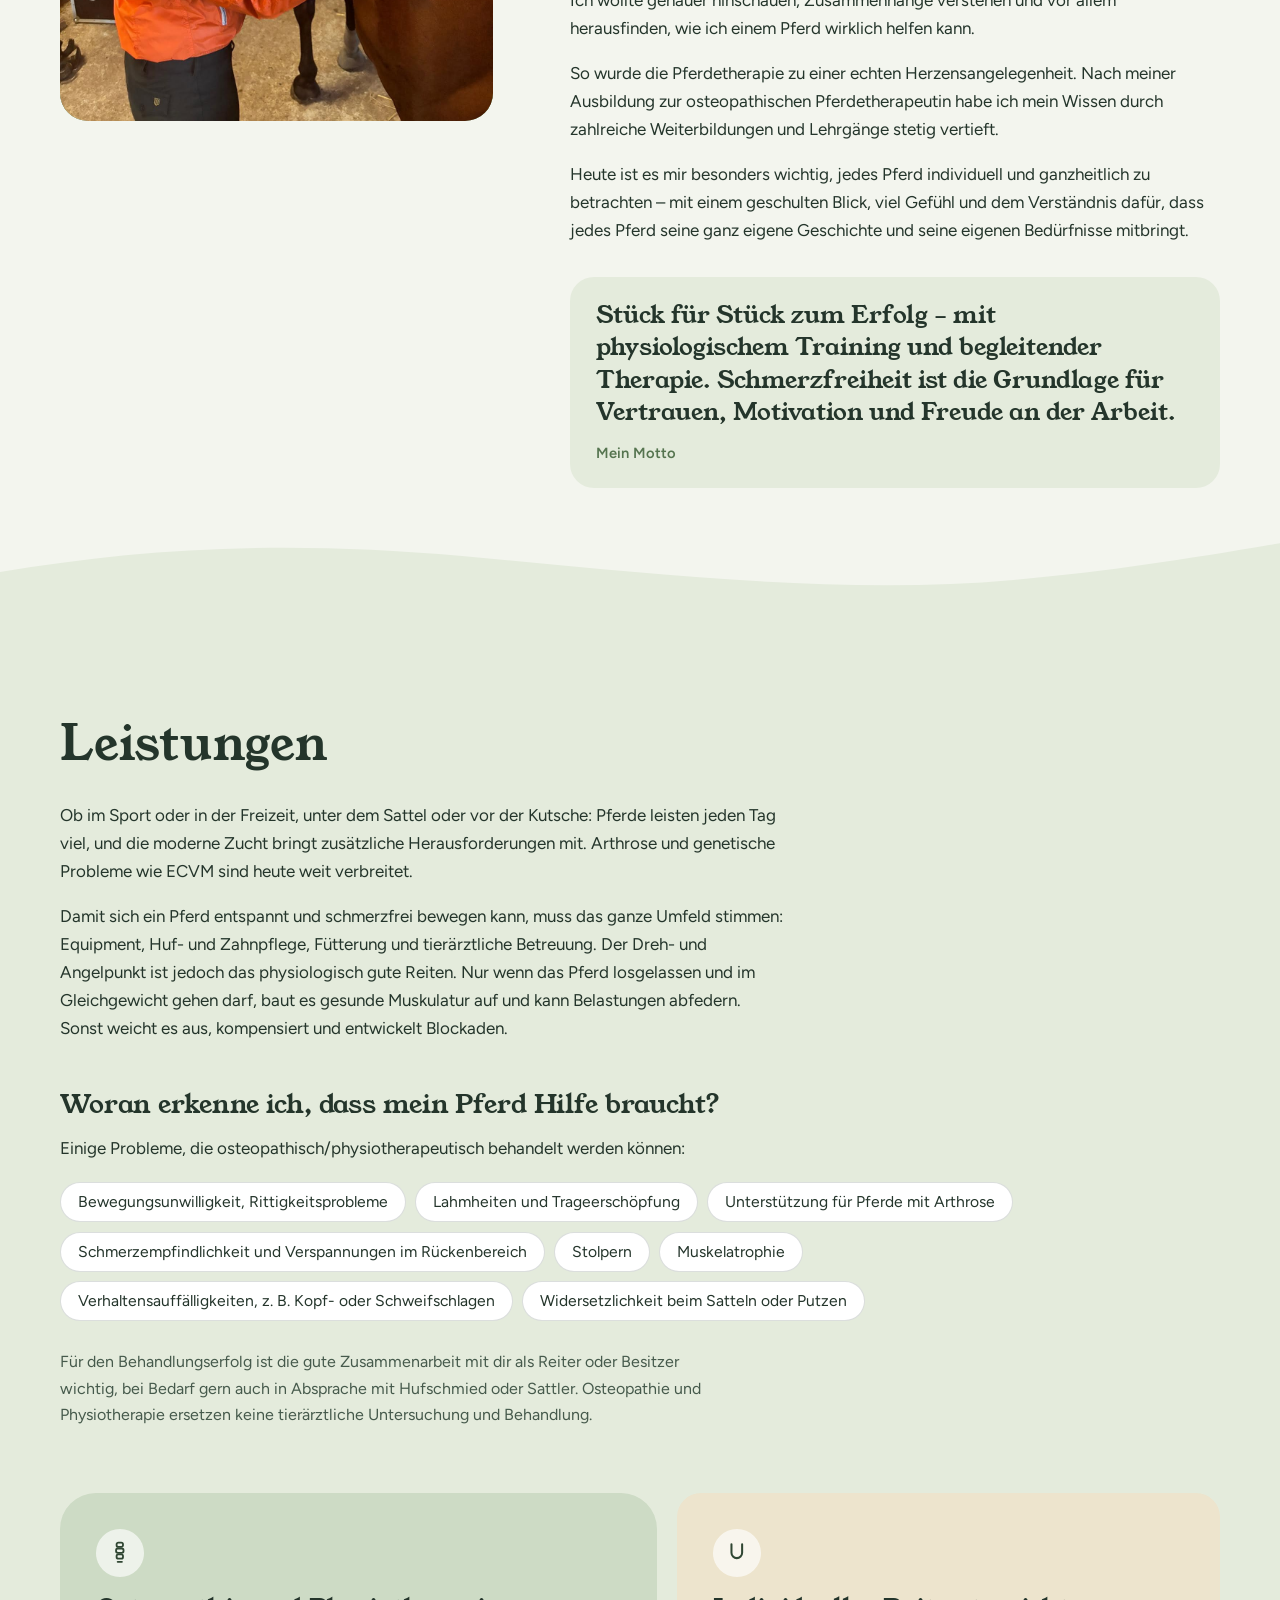
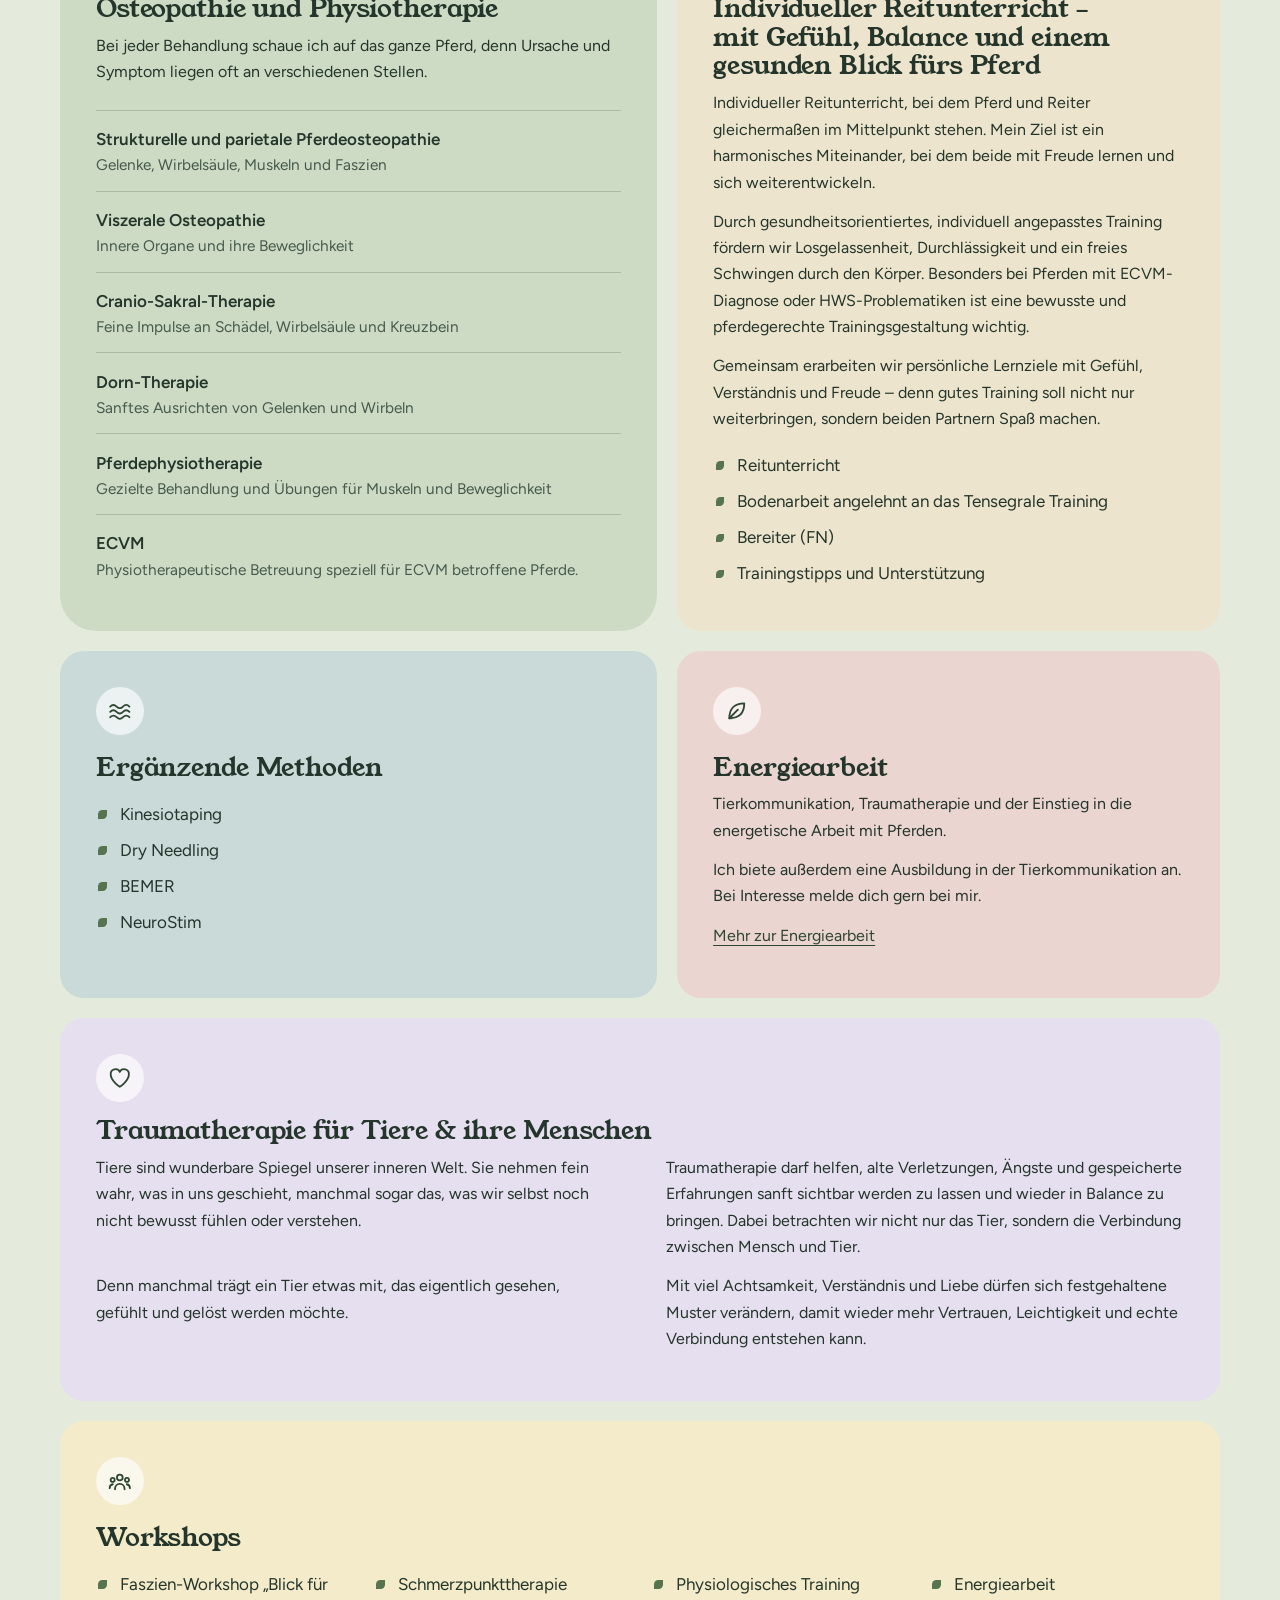
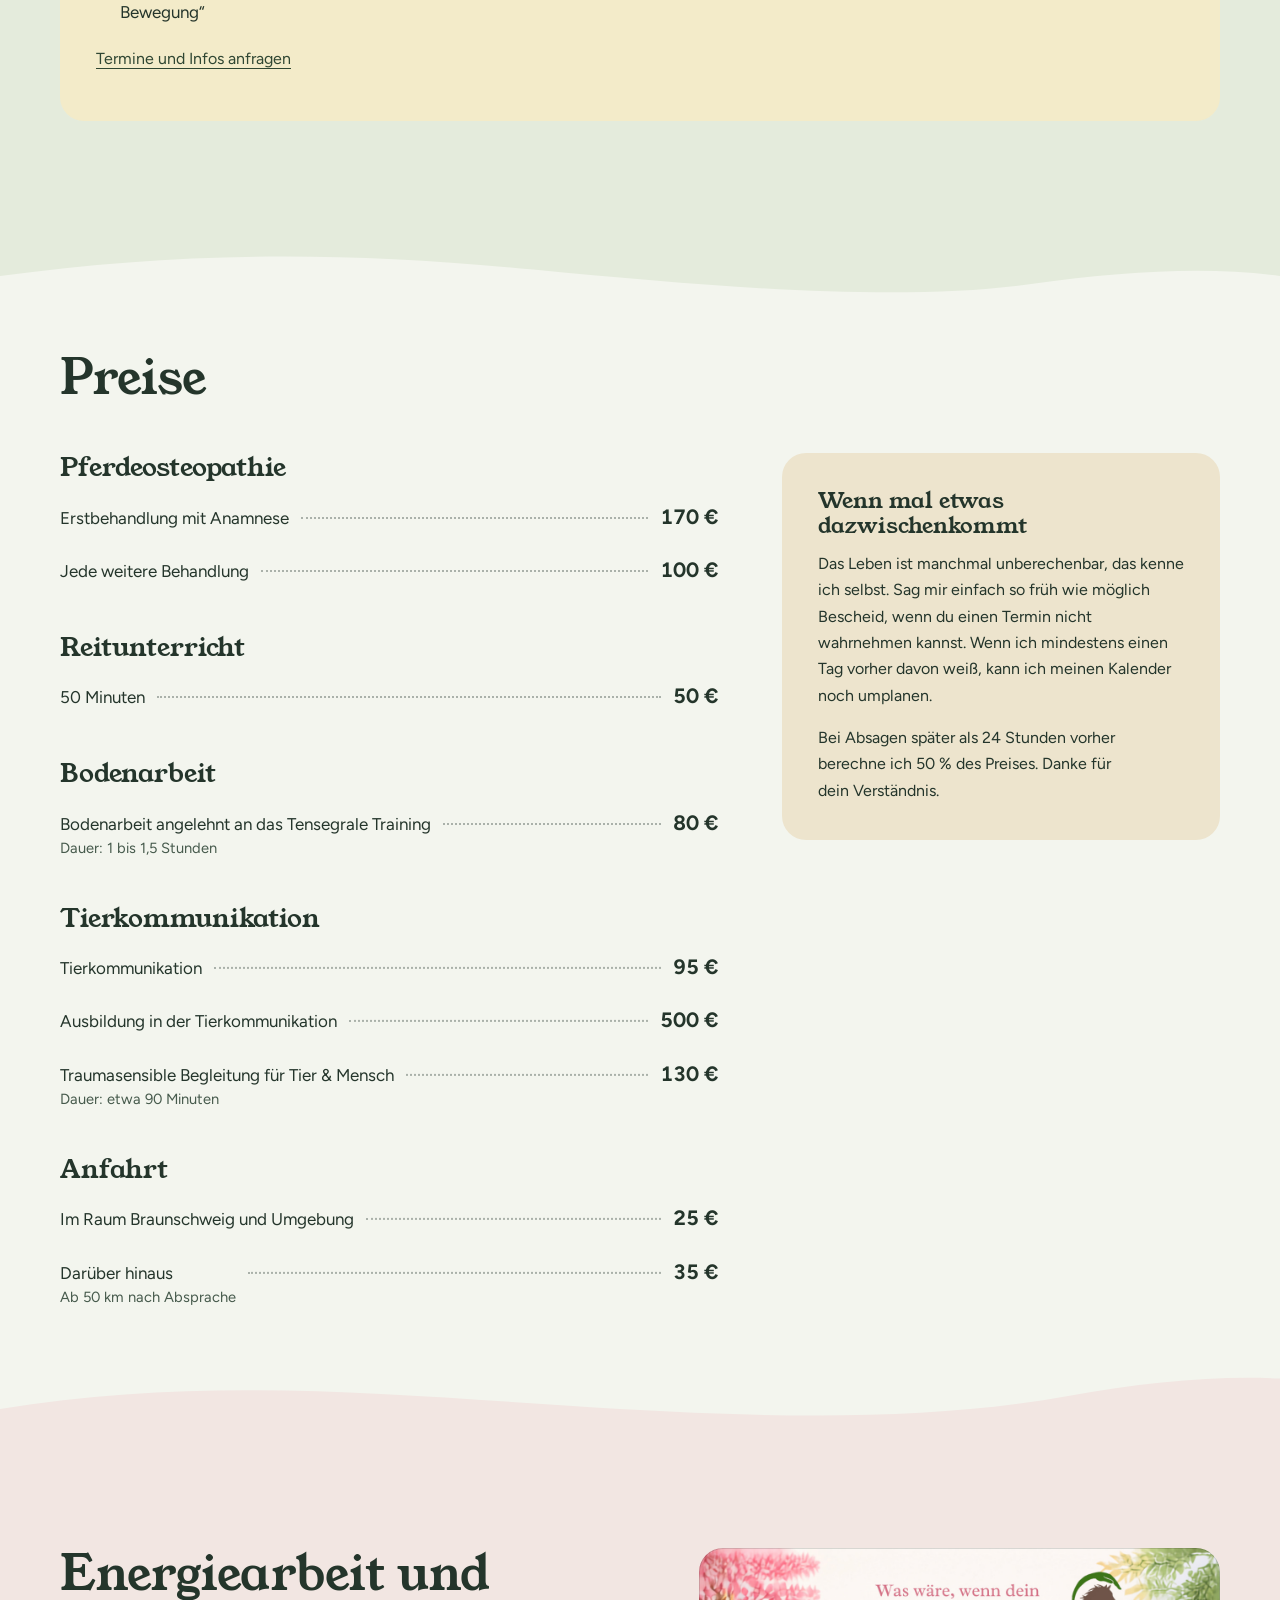
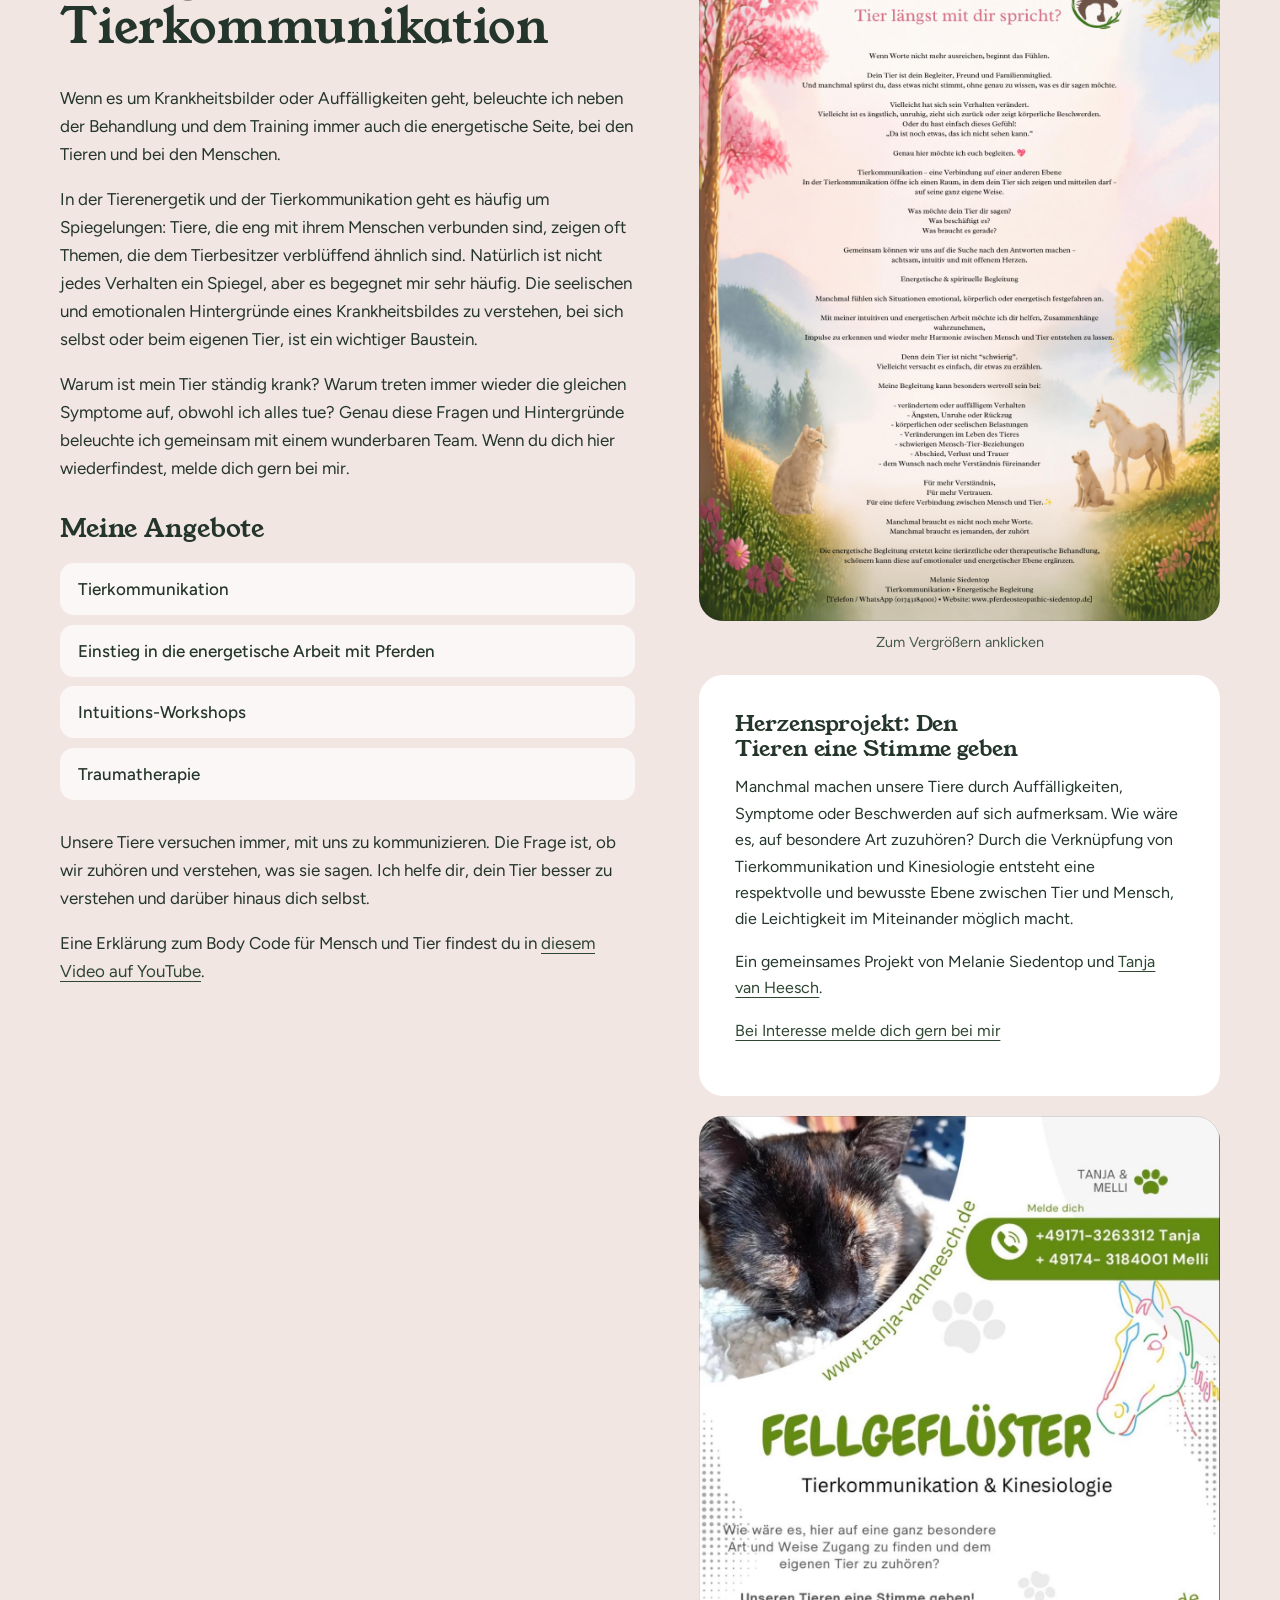
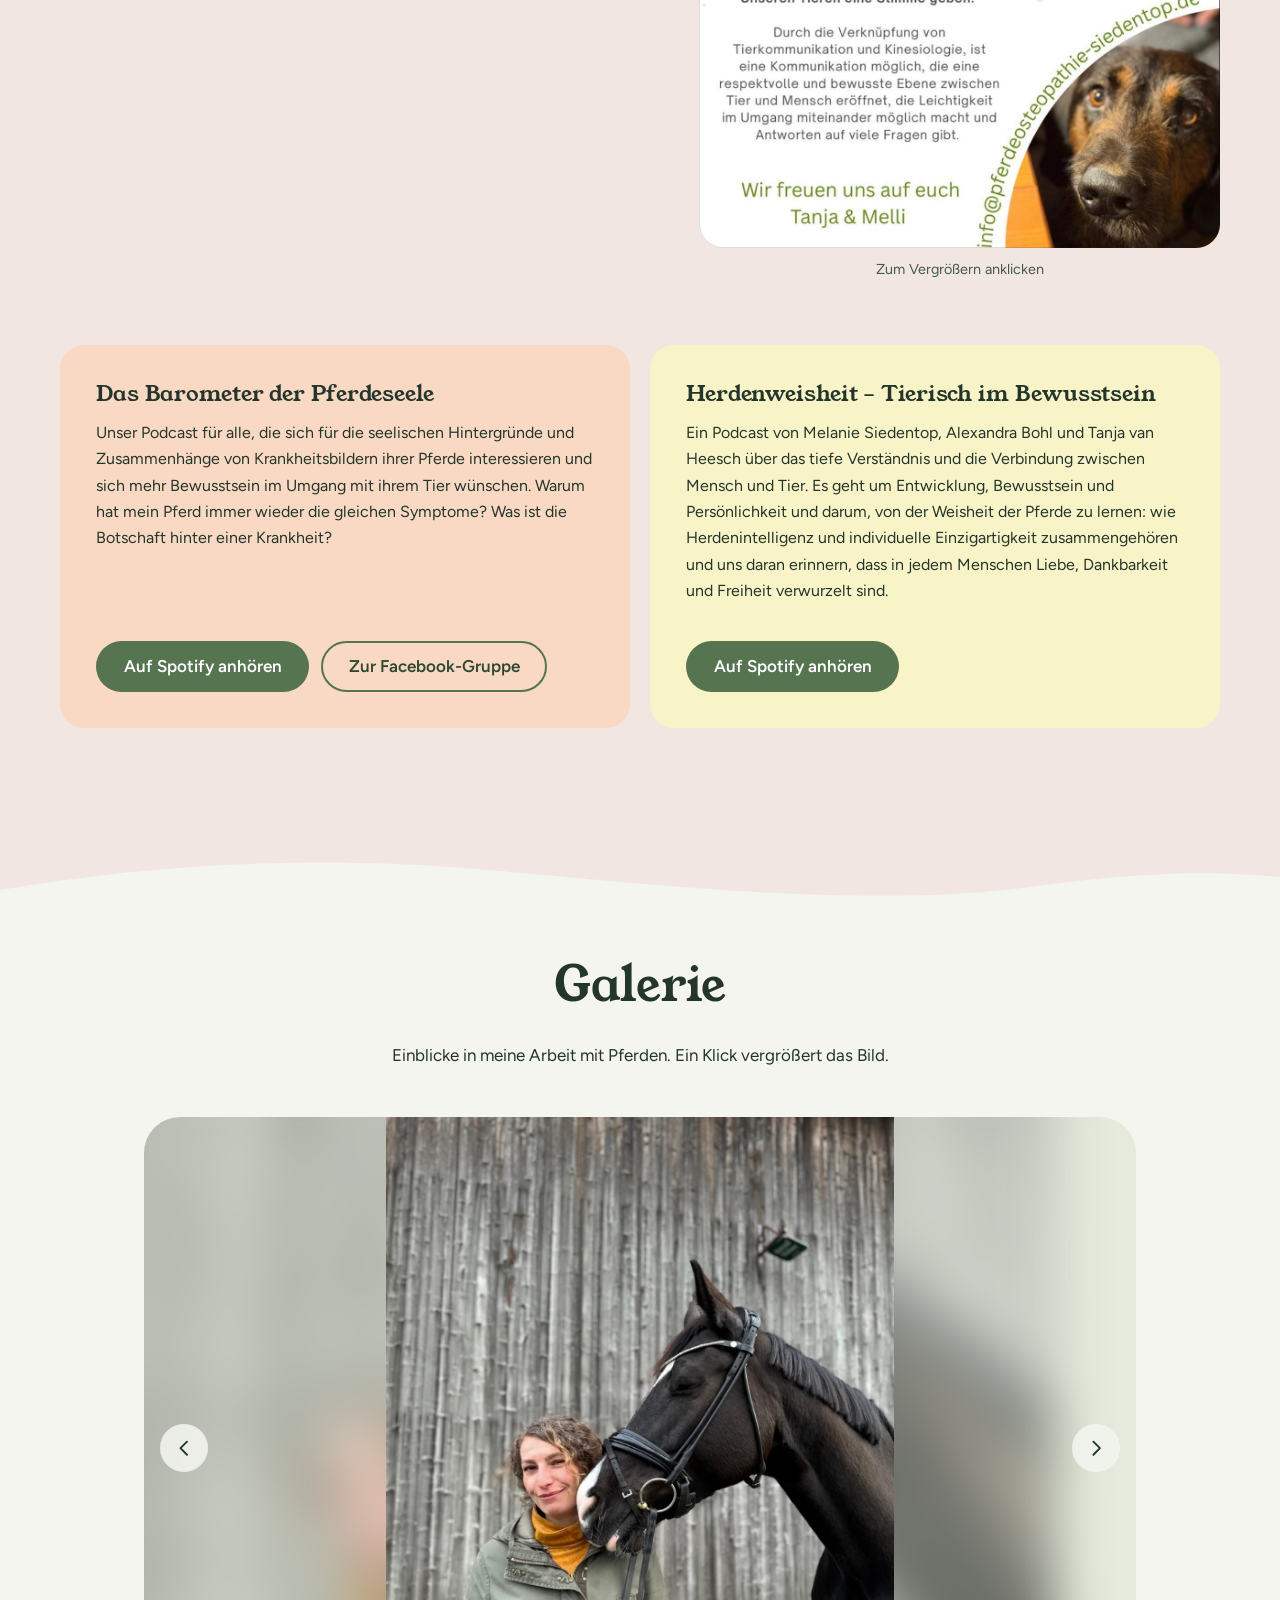
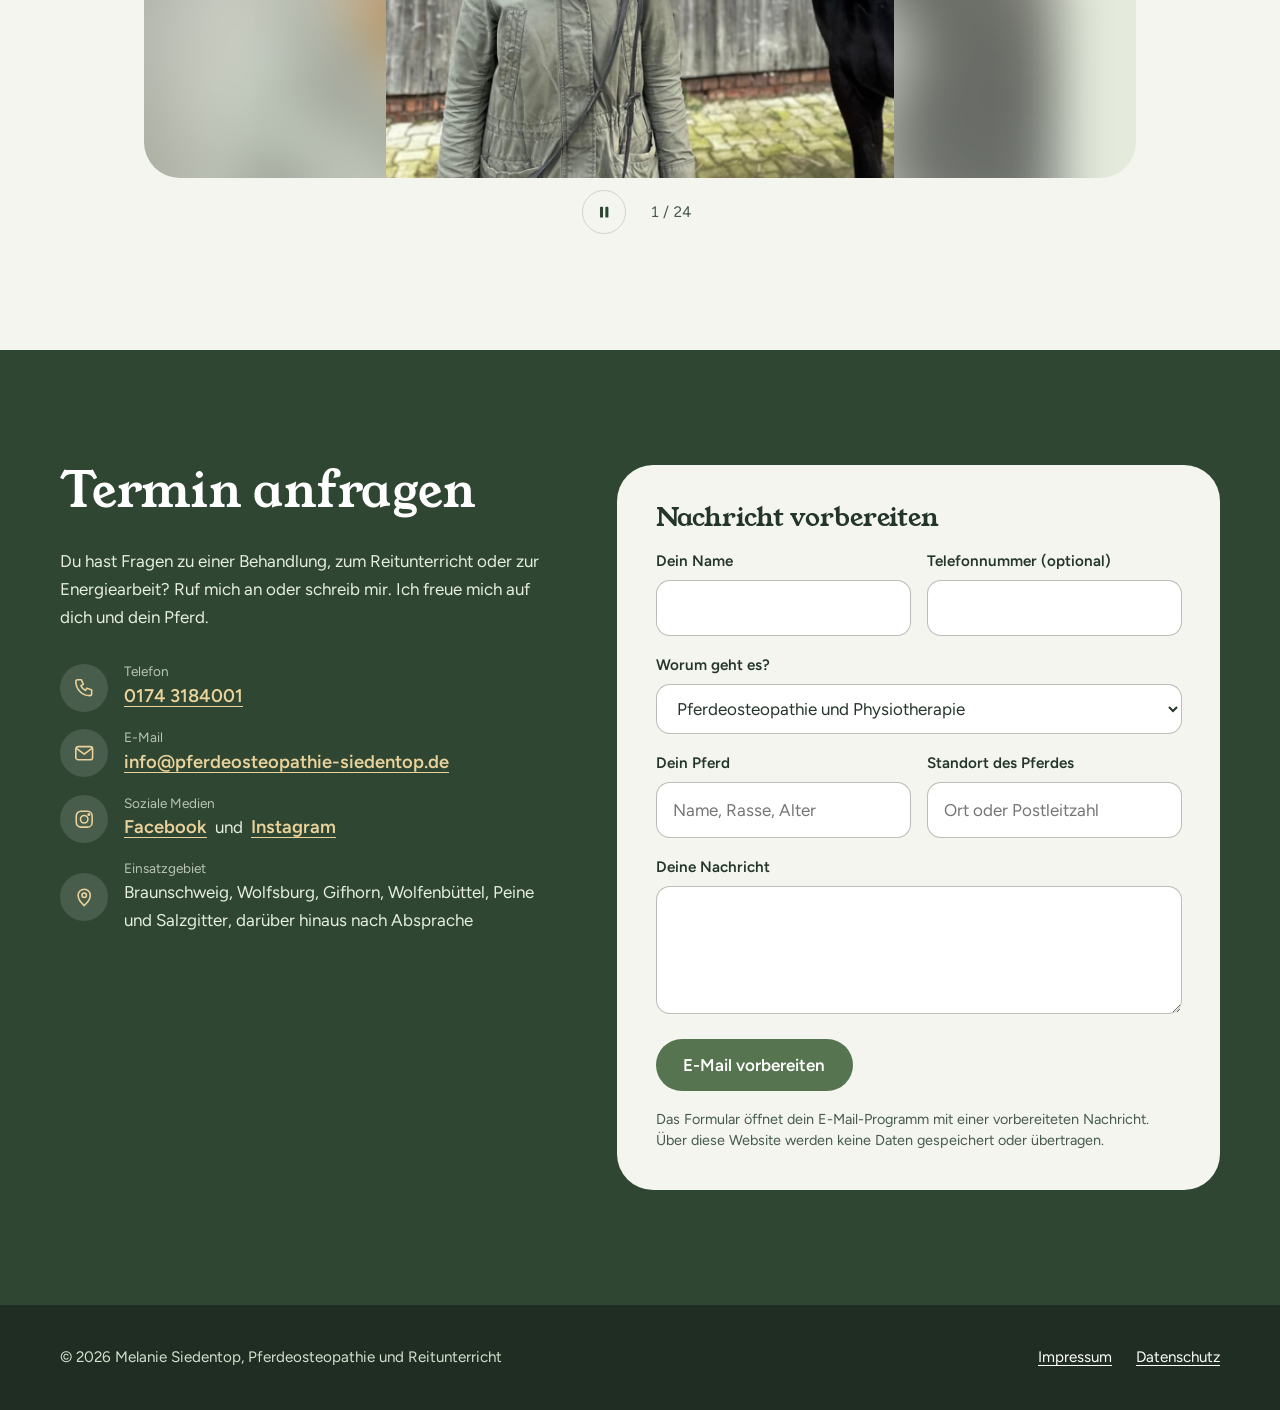
==== commit eff4ab5f: "Update pricing details for services in index.html" ====
--- a/index.html
+++ b/index.html
@@ -364,7 +364,7 @@
               <ul class="price-list">
                 <li class="price-row"><span>Tierkommunikation</span><span class="price-row__dots" aria-hidden="true"></span><span class="price-row__value">95 €</span></li>
                 <li class="price-row"><span>Ausbildung in der Tierkommunikation</span><span class="price-row__dots" aria-hidden="true"></span><span class="price-row__value">500 €</span></li>
-                <li class="price-row"><span>Traumatherapie</span><span class="price-row__dots" aria-hidden="true"></span><span class="price-row__value">95 €</span></li>
+                <li class="price-row"><span>Traumasensible Begleitung für Tier &amp; Mensch<small class="price-row__note">Dauer: etwa 90 Minuten</small></span><span class="price-row__dots" aria-hidden="true"></span><span class="price-row__value">130 €</span></li>
               </ul>
             </div>
             <div class="price-group">
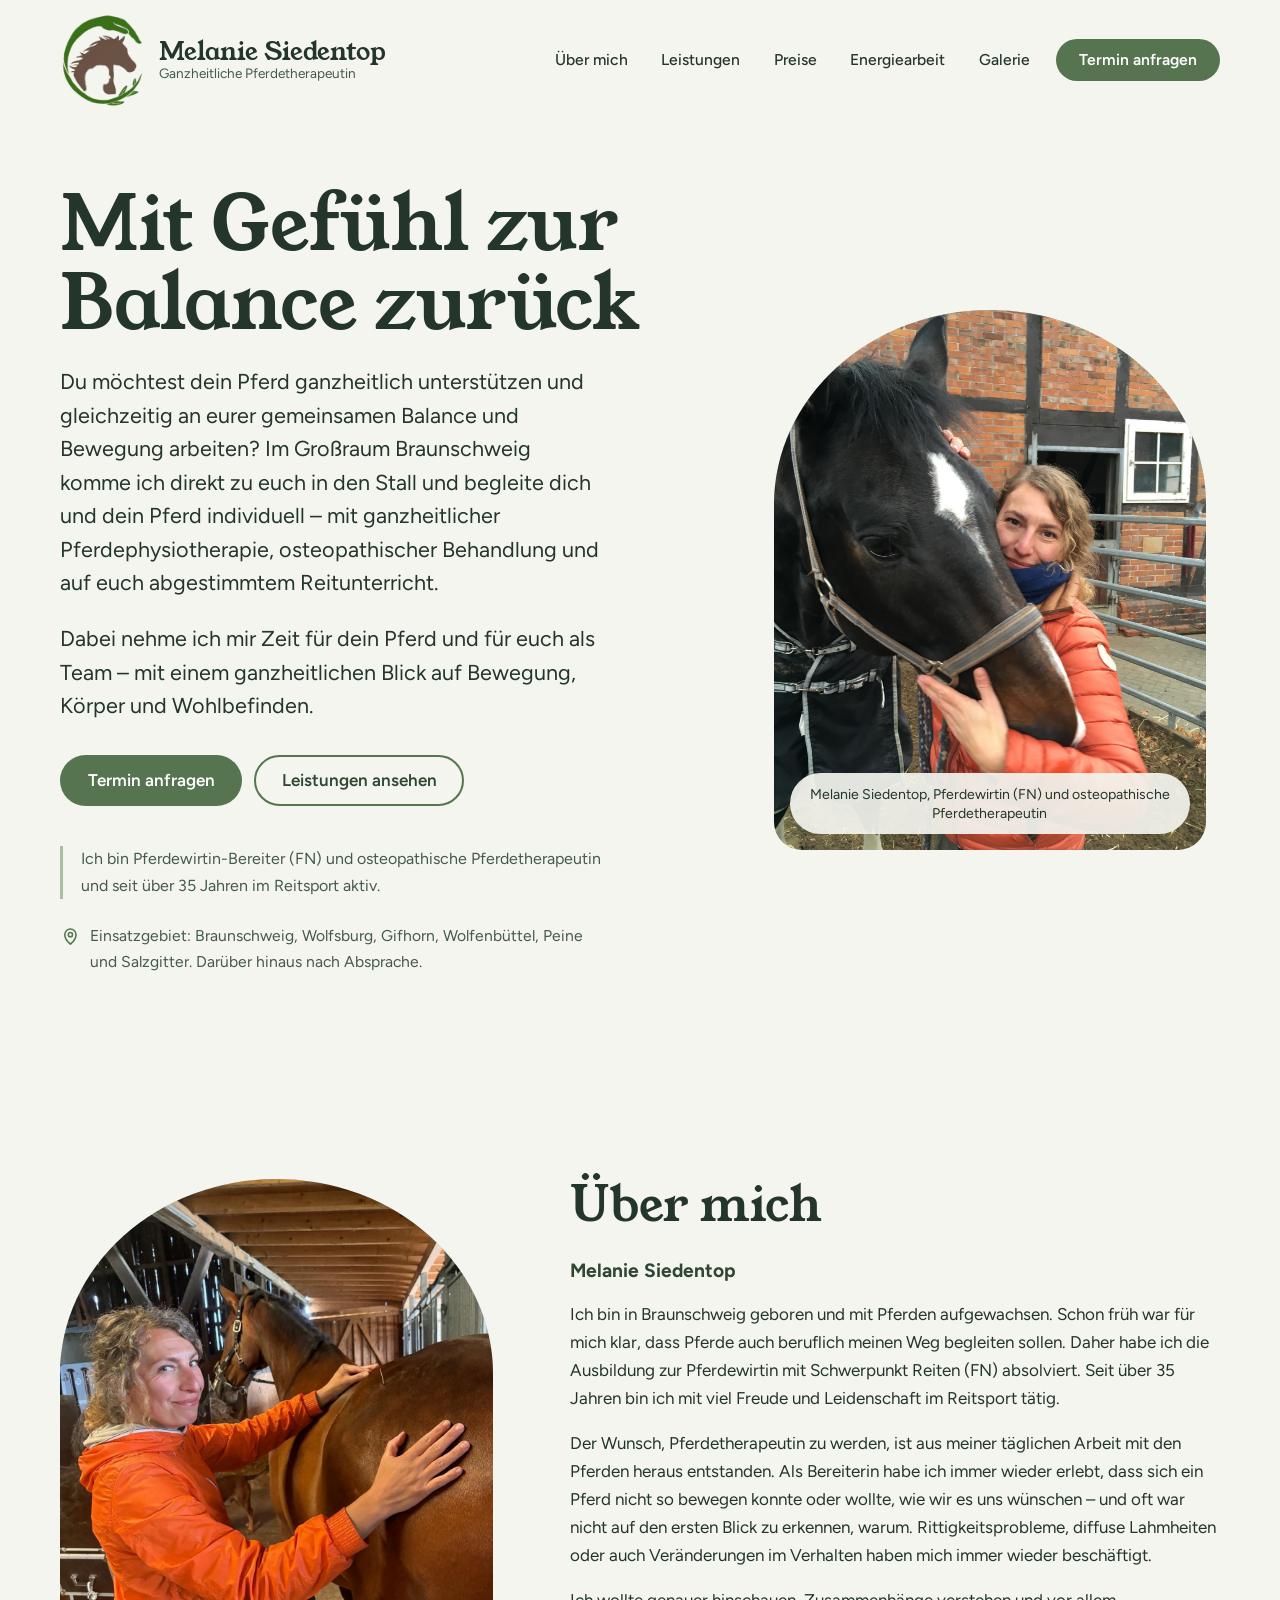
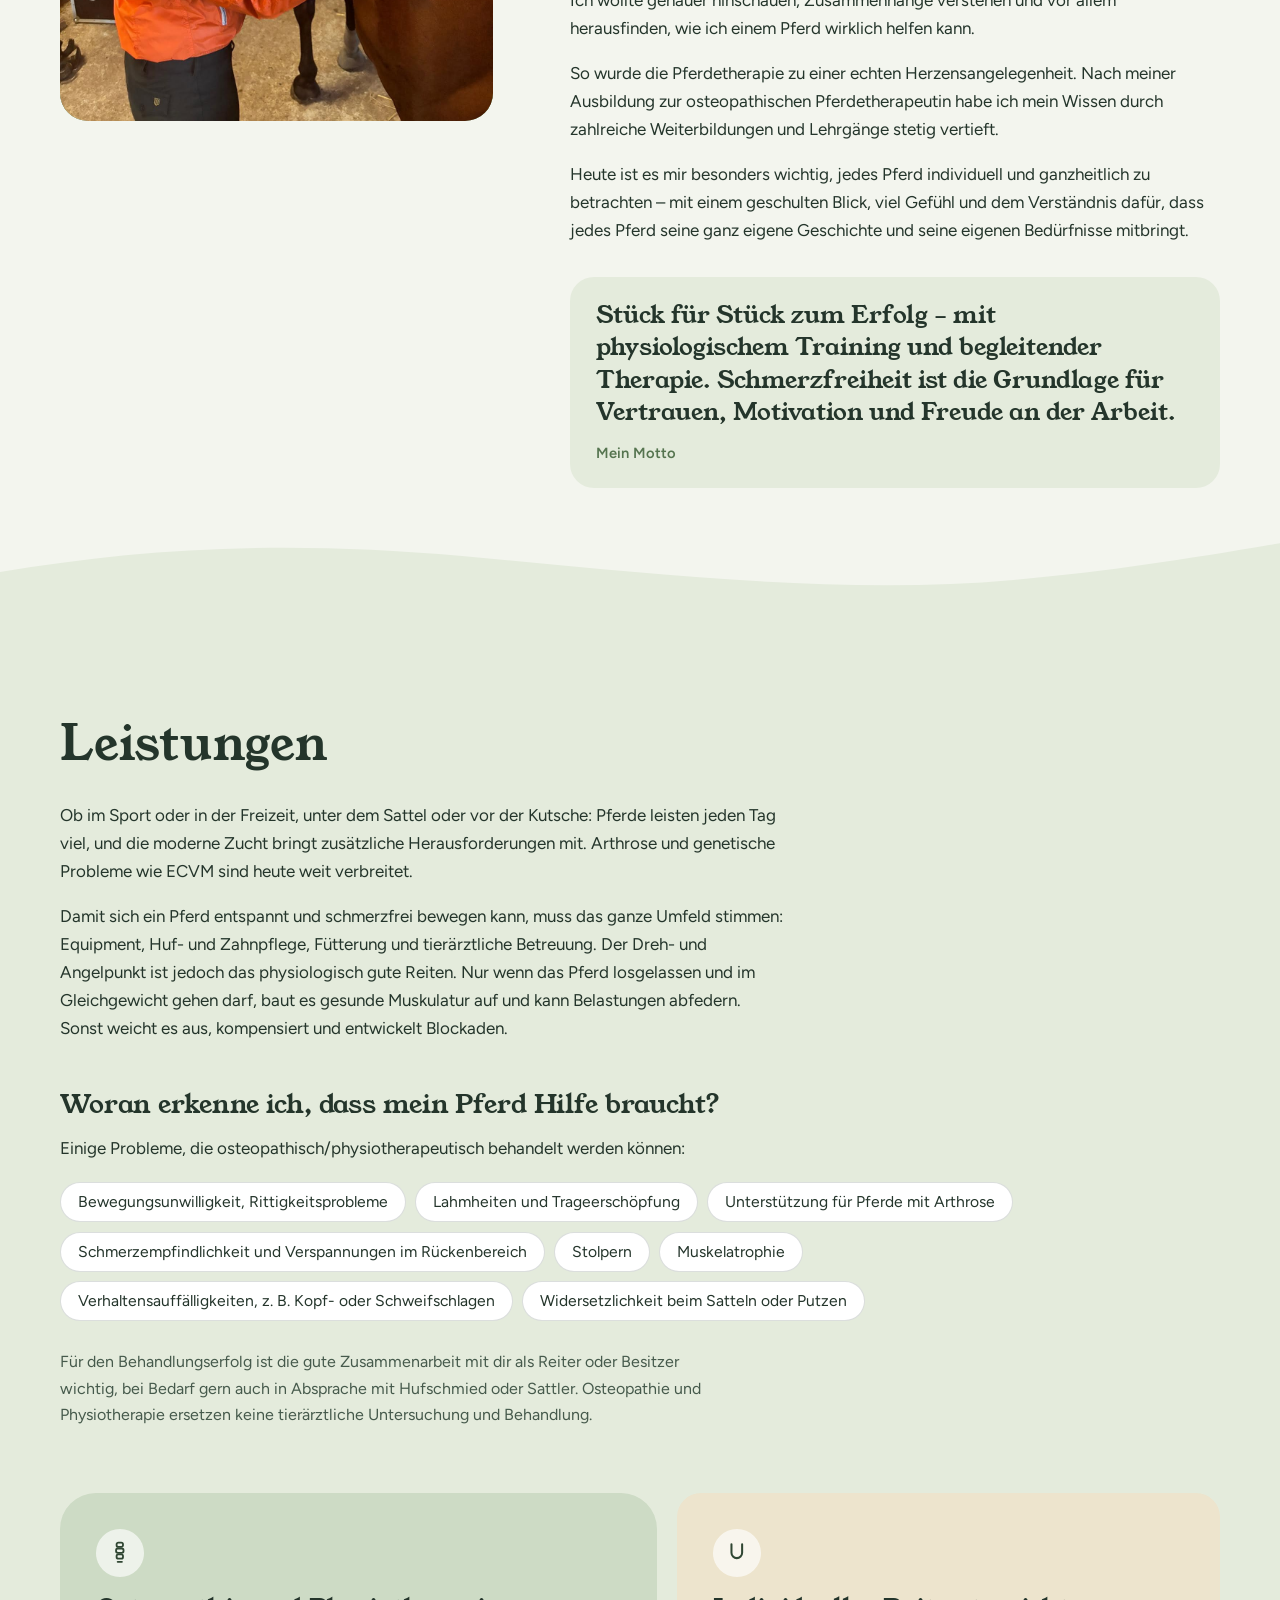
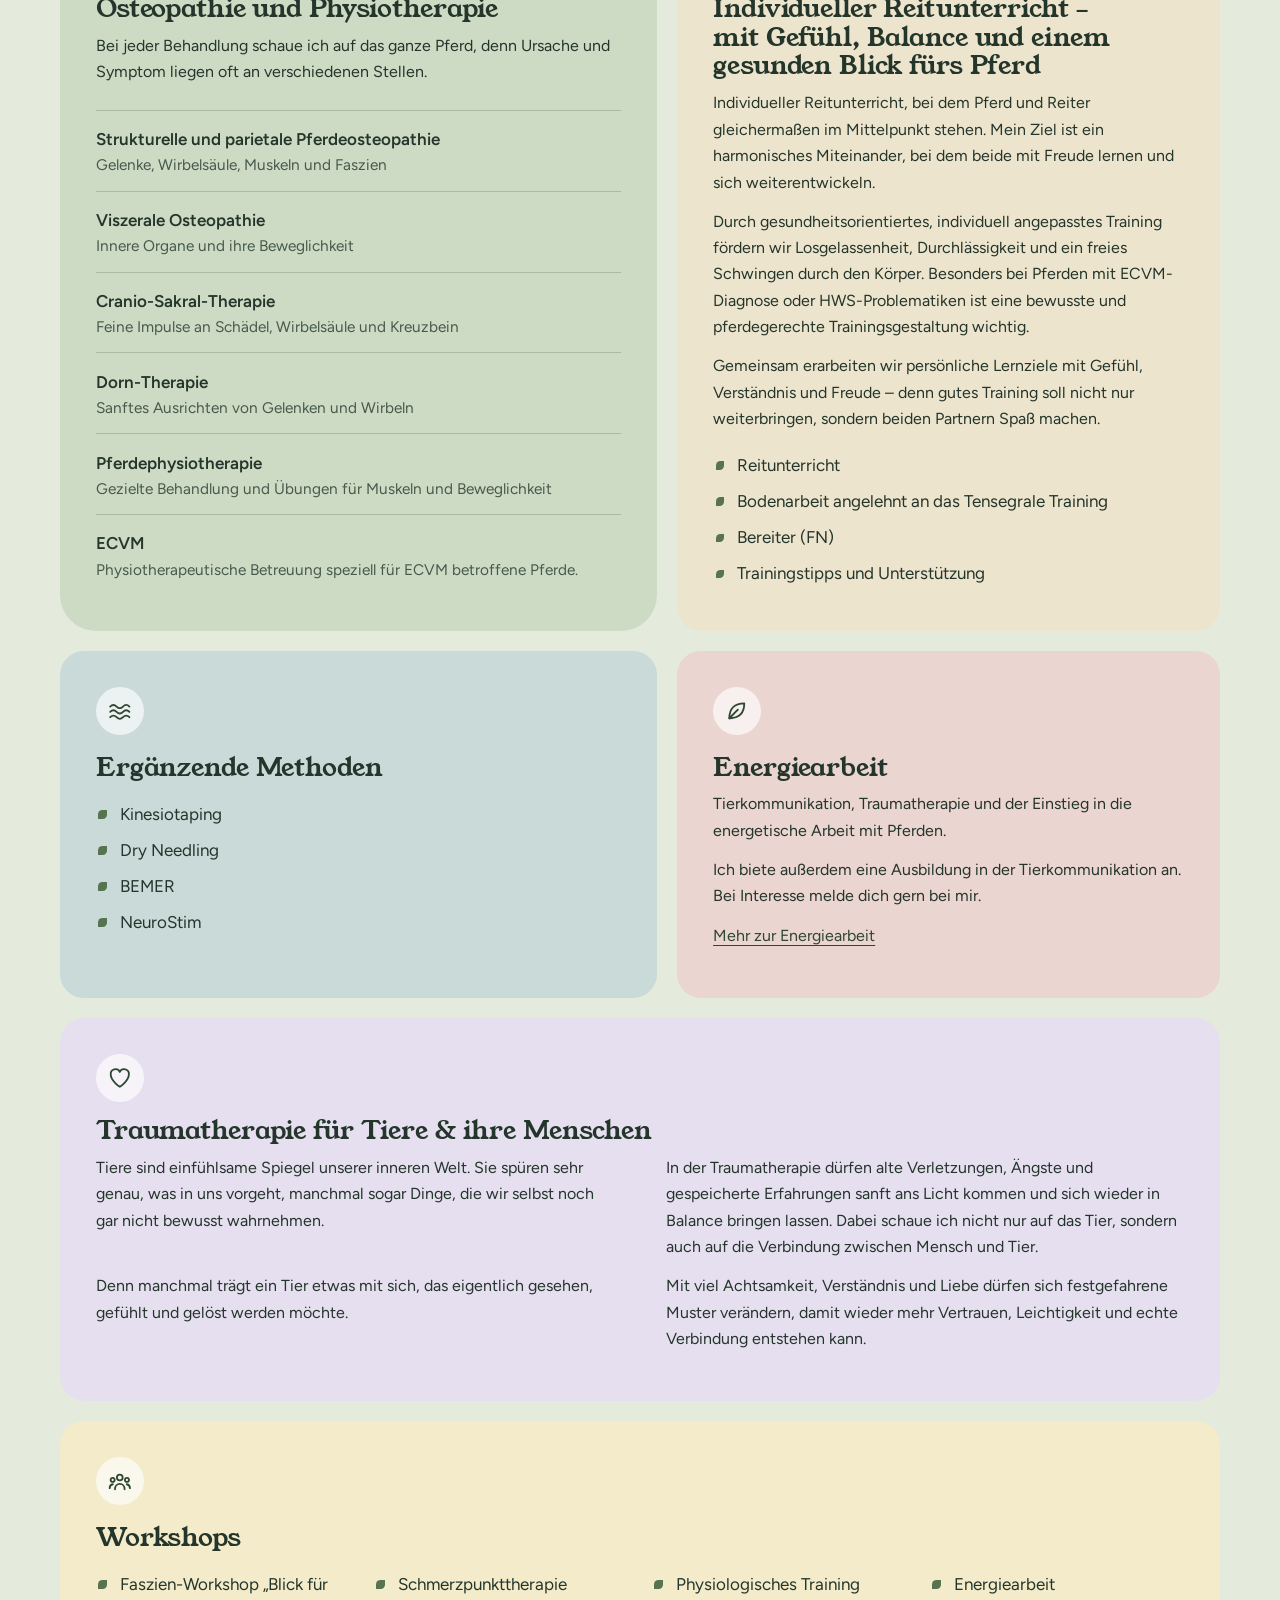
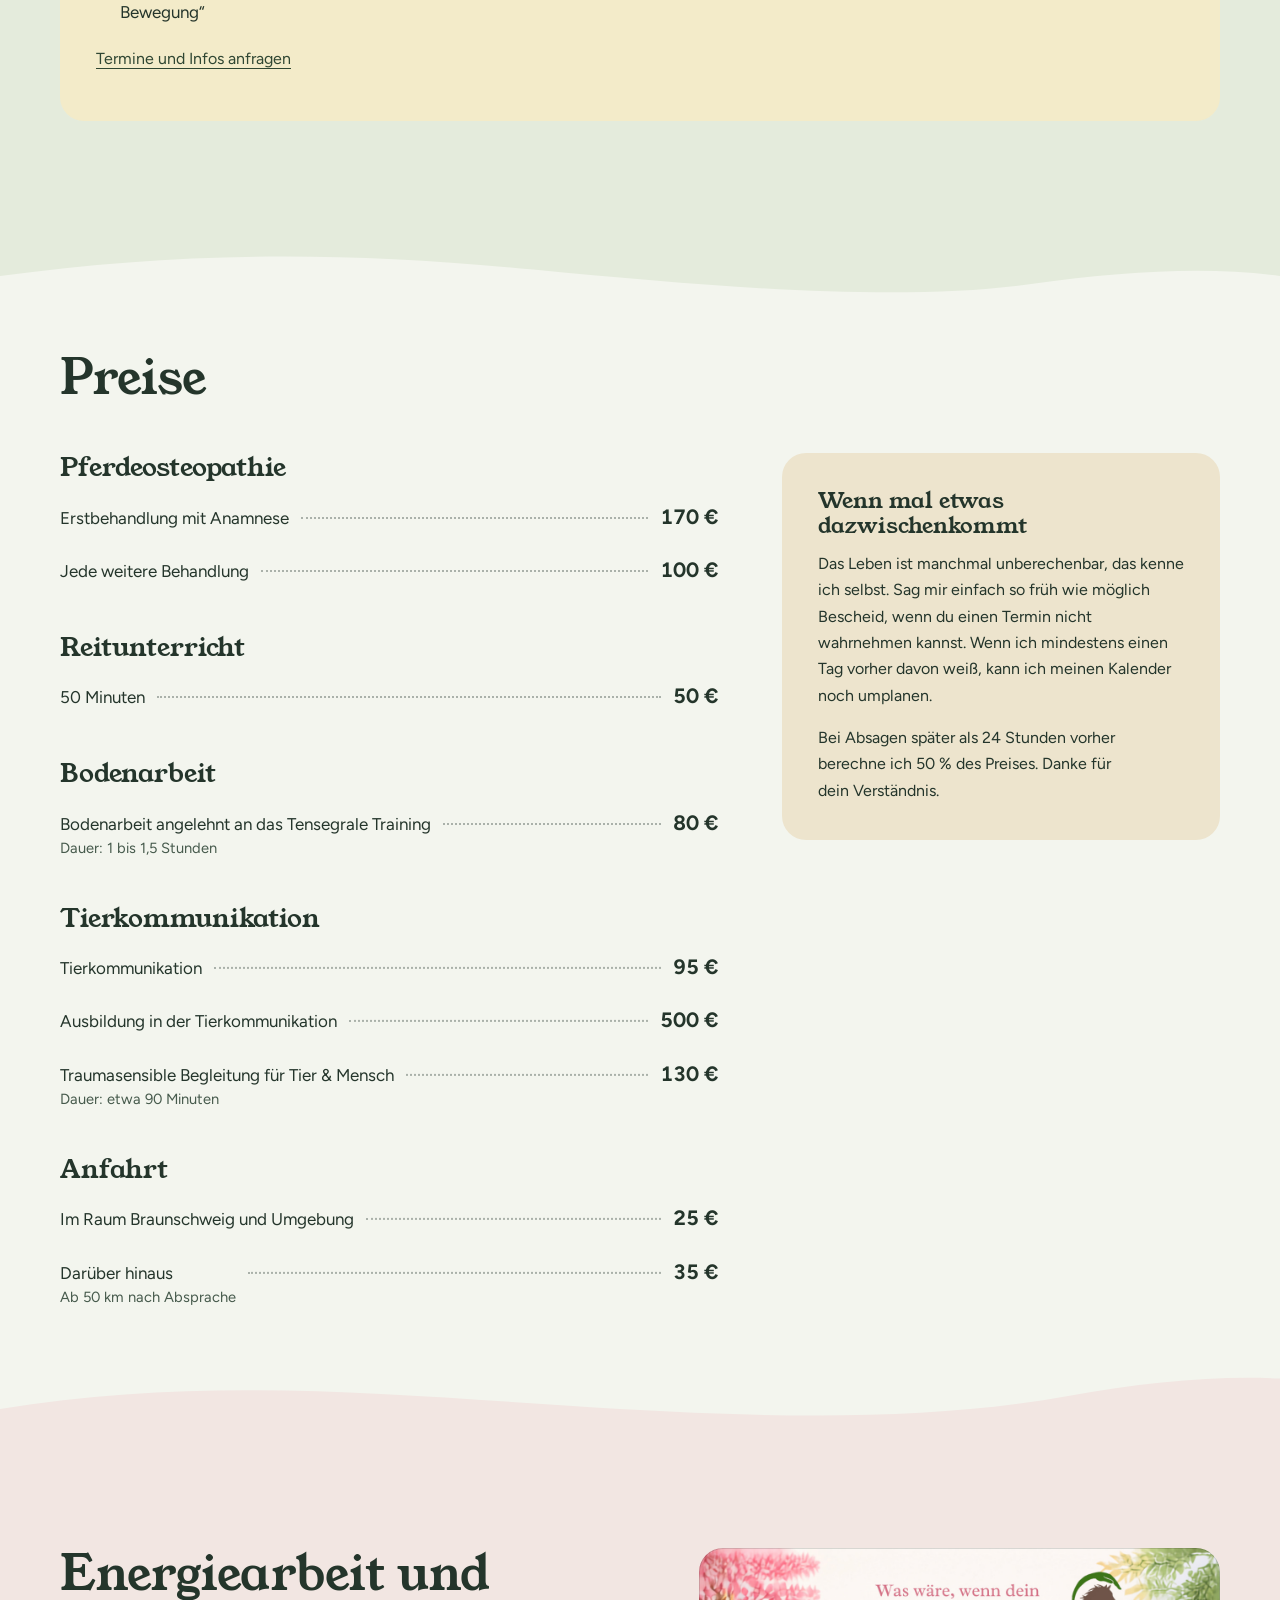
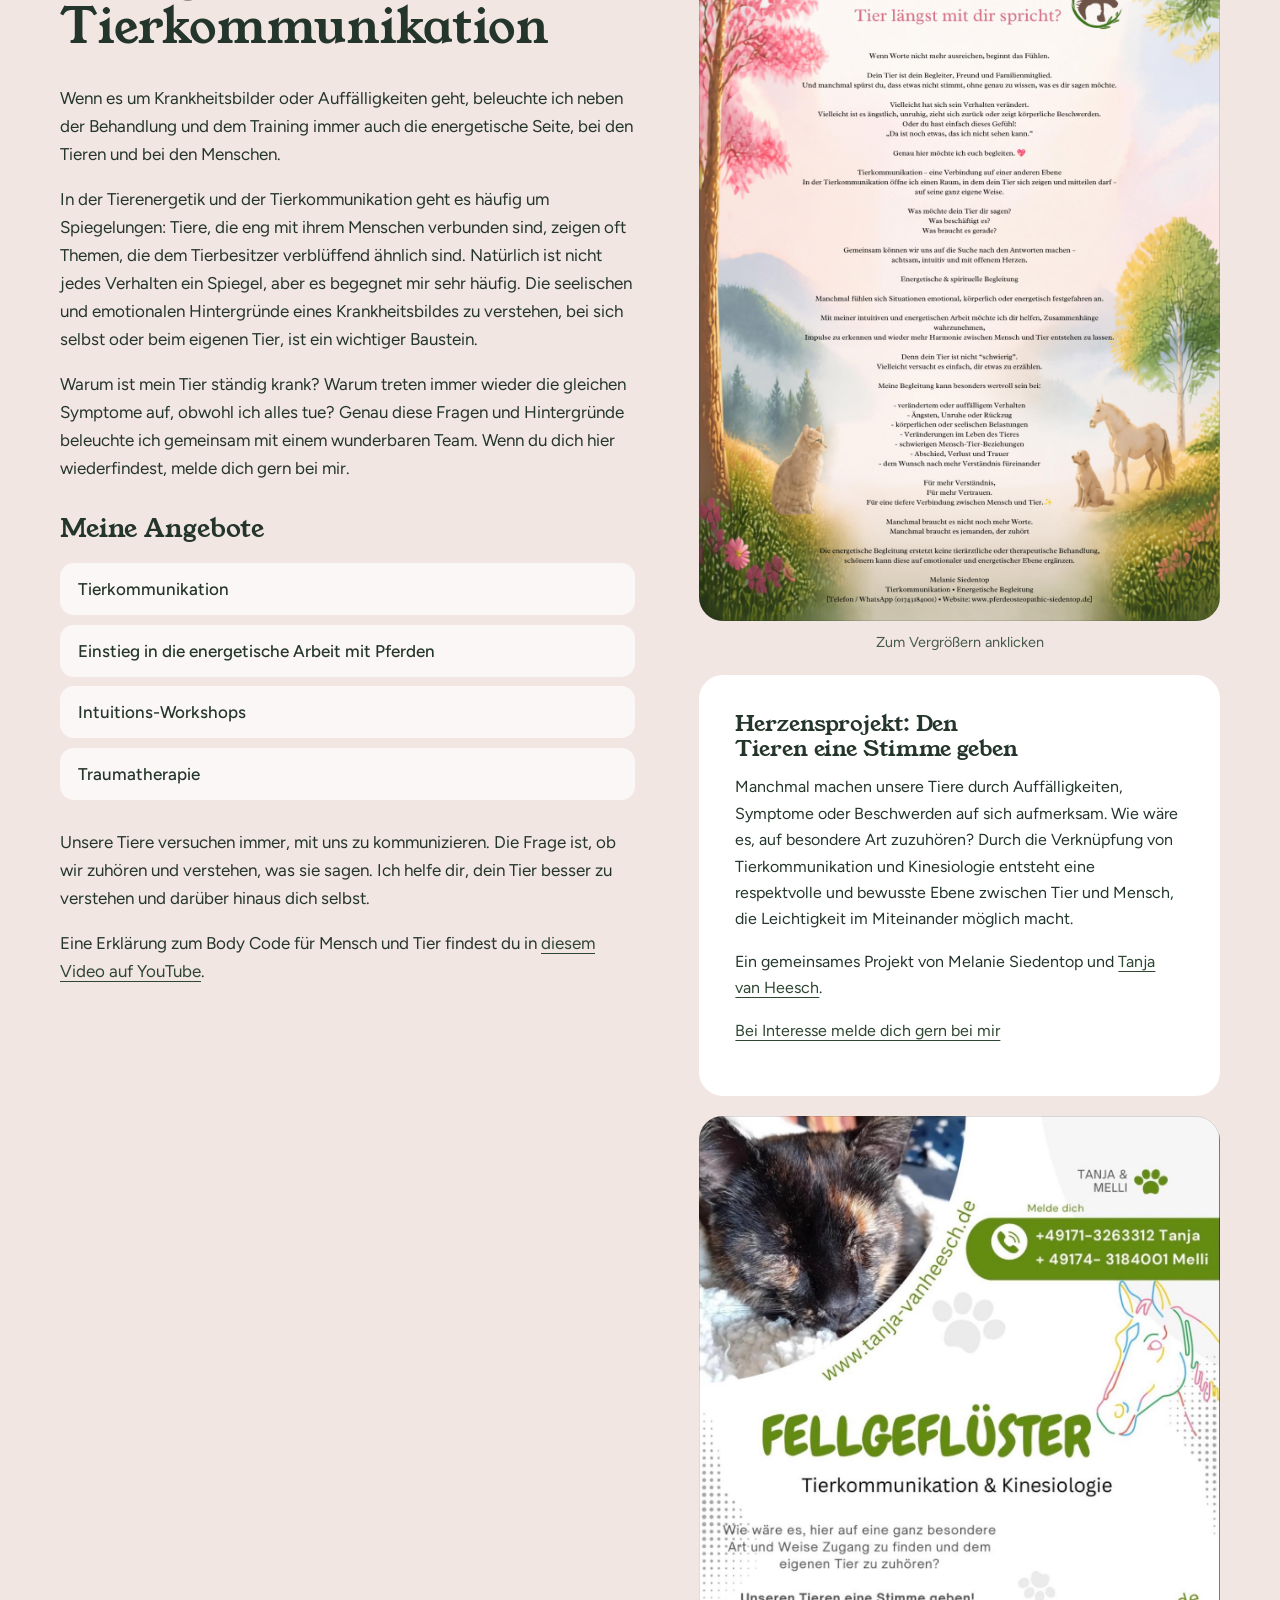
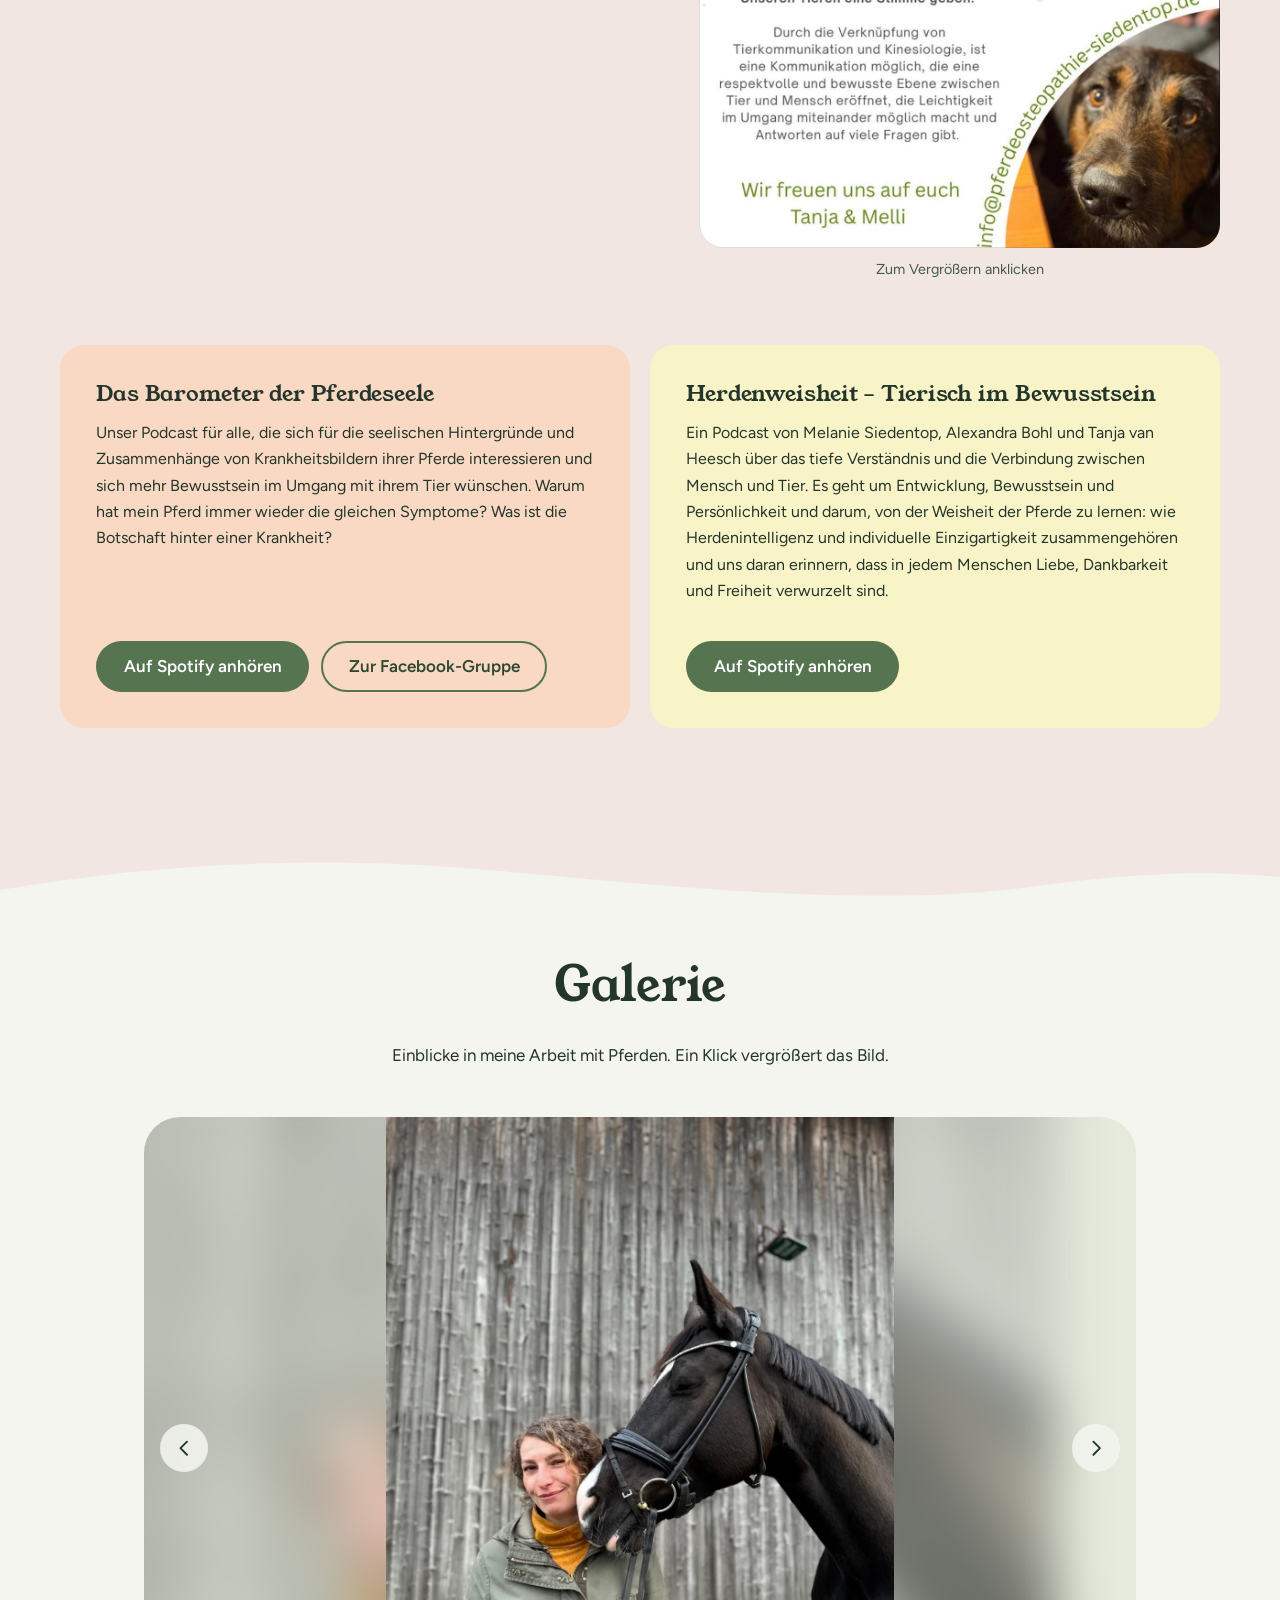
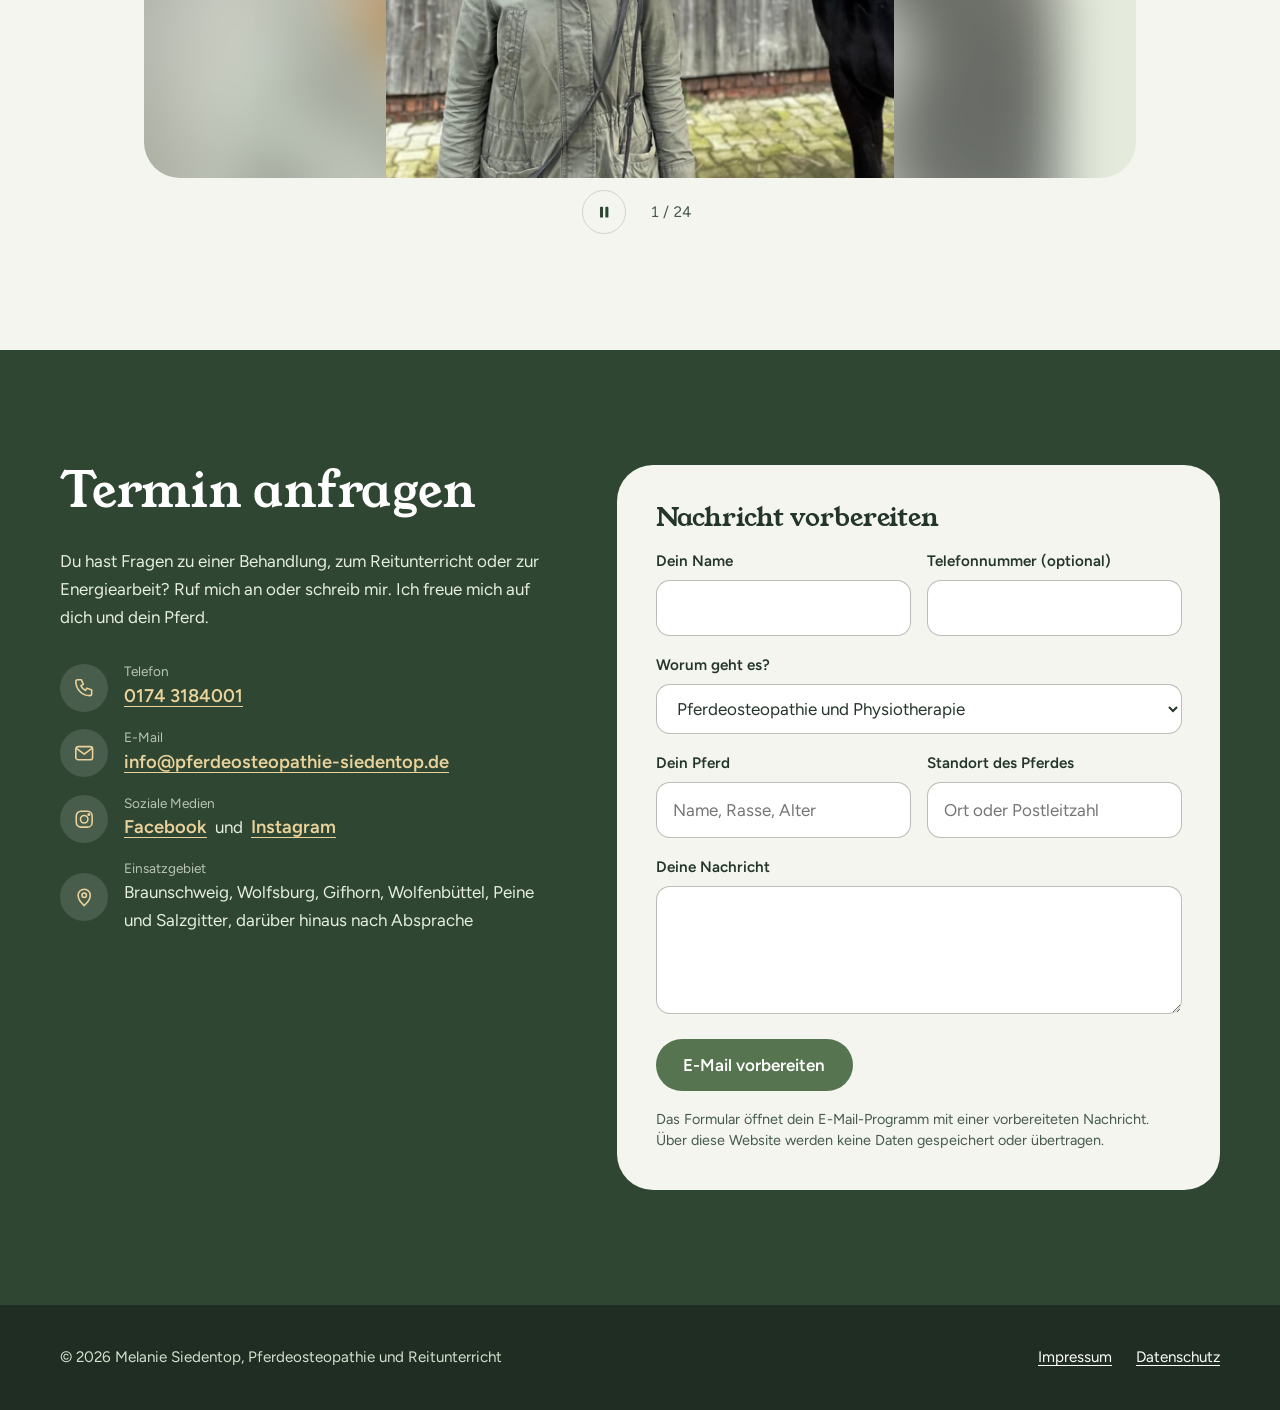
==== commit daa869c6: "Revise therapy descriptions for improved clarity Updated text content in the therapy section to enha" ====
--- a/index.html
+++ b/index.html
@@ -308,10 +308,10 @@
               <svg viewBox="0 0 24 24" fill="none" stroke="currentColor" stroke-width="1.7" stroke-linecap="round" stroke-linejoin="round" aria-hidden="true" focusable="false"><path d="M12 20.5S3.5 15 3.5 9A4.5 4.5 0 0 1 12 6.5 4.5 4.5 0 0 1 20.5 9c0 6-8.5 11.5-8.5 11.5Z"/></svg>
             </div>
             <h3>Traumatherapie für Tiere &amp; ihre Menschen</h3>
-            <p>Tiere sind wunderbare Spiegel unserer inneren Welt. Sie nehmen fein wahr, was in uns geschieht, manchmal sogar das, was wir selbst noch nicht bewusst fühlen oder verstehen.</p>
-            <p>Traumatherapie darf helfen, alte Verletzungen, Ängste und gespeicherte Erfahrungen sanft sichtbar werden zu lassen und wieder in Balance zu bringen. Dabei betrachten wir nicht nur das Tier, sondern die Verbindung zwischen Mensch und Tier.</p>
-            <p>Denn manchmal trägt ein Tier etwas mit, das eigentlich gesehen, gefühlt und gelöst werden möchte.</p>
-            <p>Mit viel Achtsamkeit, Verständnis und Liebe dürfen sich festgehaltene Muster verändern, damit wieder mehr Vertrauen, Leichtigkeit und echte Verbindung entstehen kann.</p>
+            <p>Tiere sind einfühlsame Spiegel unserer inneren Welt. Sie spüren sehr genau, was in uns vorgeht, manchmal sogar Dinge, die wir selbst noch gar nicht bewusst wahrnehmen.</p>
+            <p>In der Traumatherapie dürfen alte Verletzungen, Ängste und gespeicherte Erfahrungen sanft ans Licht kommen und sich wieder in Balance bringen lassen. Dabei schaue ich nicht nur auf das Tier, sondern auch auf die Verbindung zwischen Mensch und Tier.</p>
+            <p>Denn manchmal trägt ein Tier etwas mit sich, das eigentlich gesehen, gefühlt und gelöst werden möchte.</p>
+            <p>Mit viel Achtsamkeit, Verständnis und Liebe dürfen sich festgefahrene Muster verändern, damit wieder mehr Vertrauen, Leichtigkeit und echte Verbindung entstehen kann.</p>
           </article>
 
           <article class="service service--workshops">
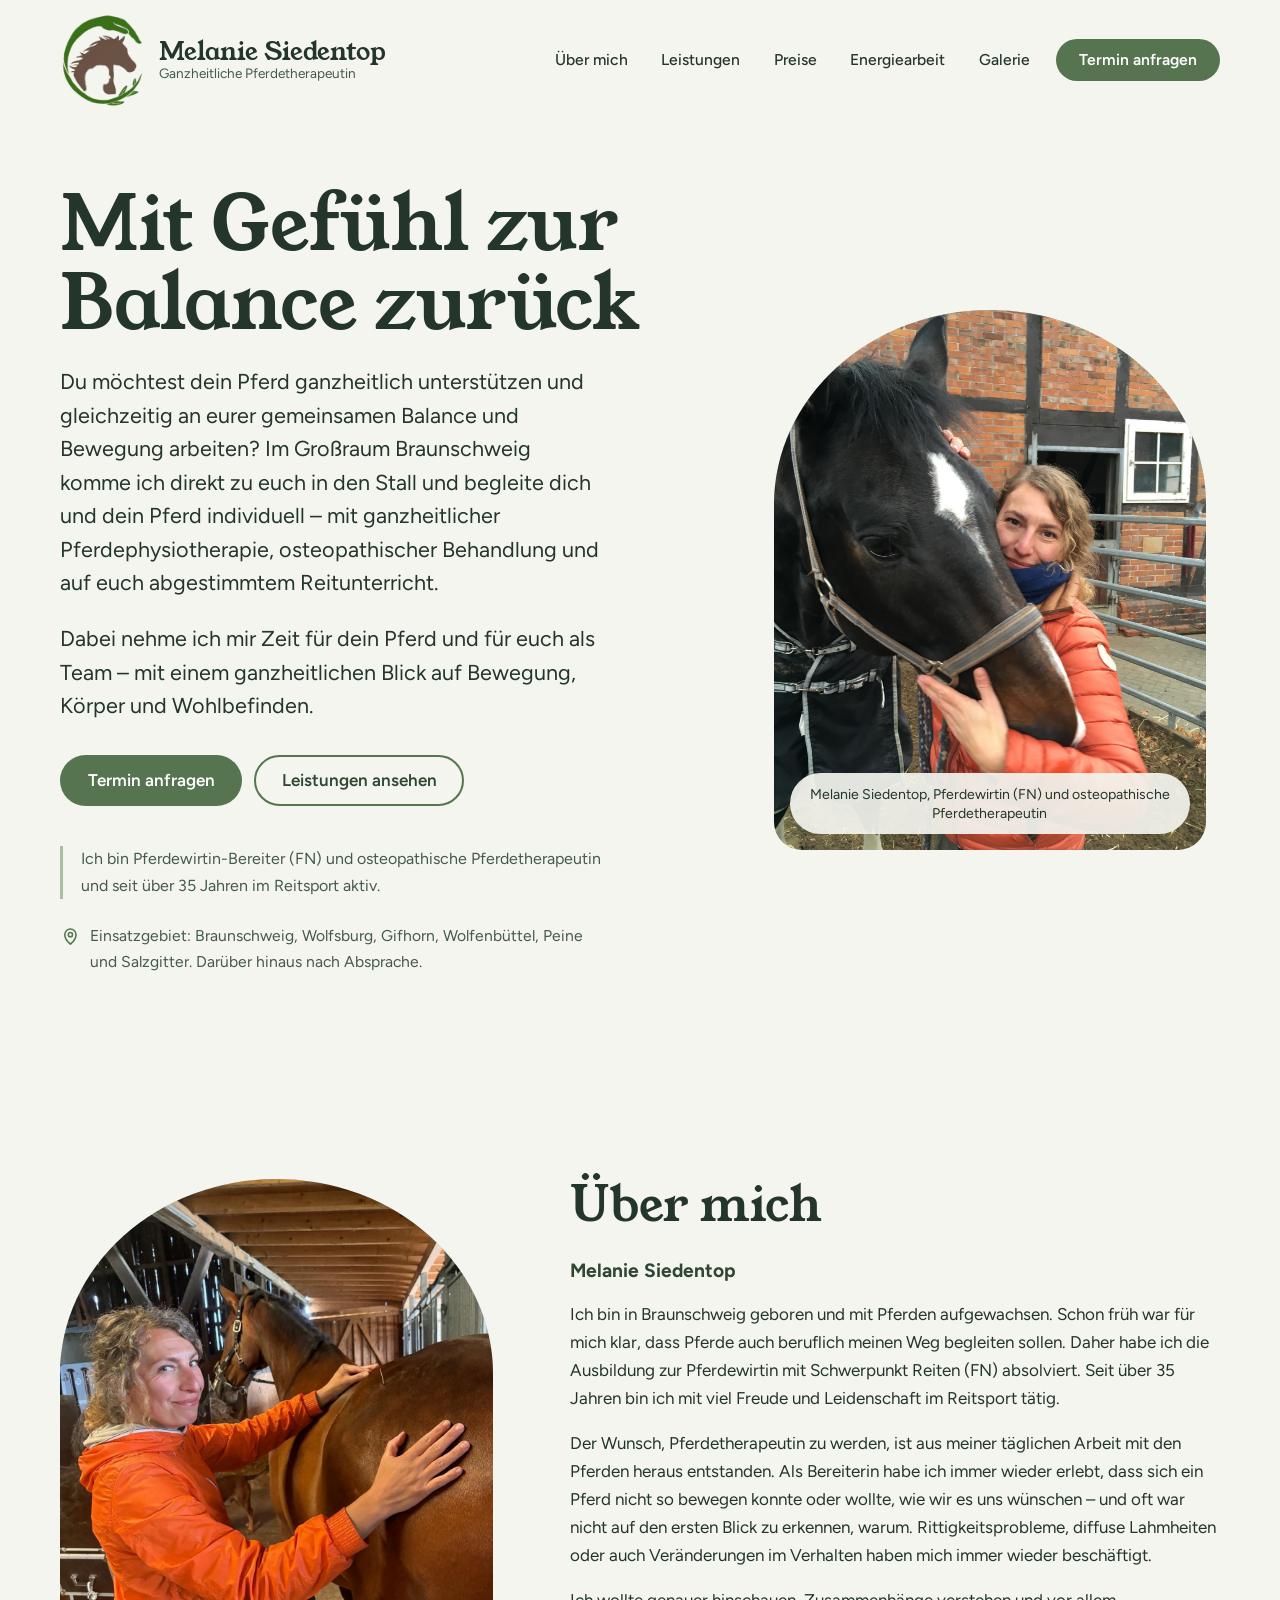
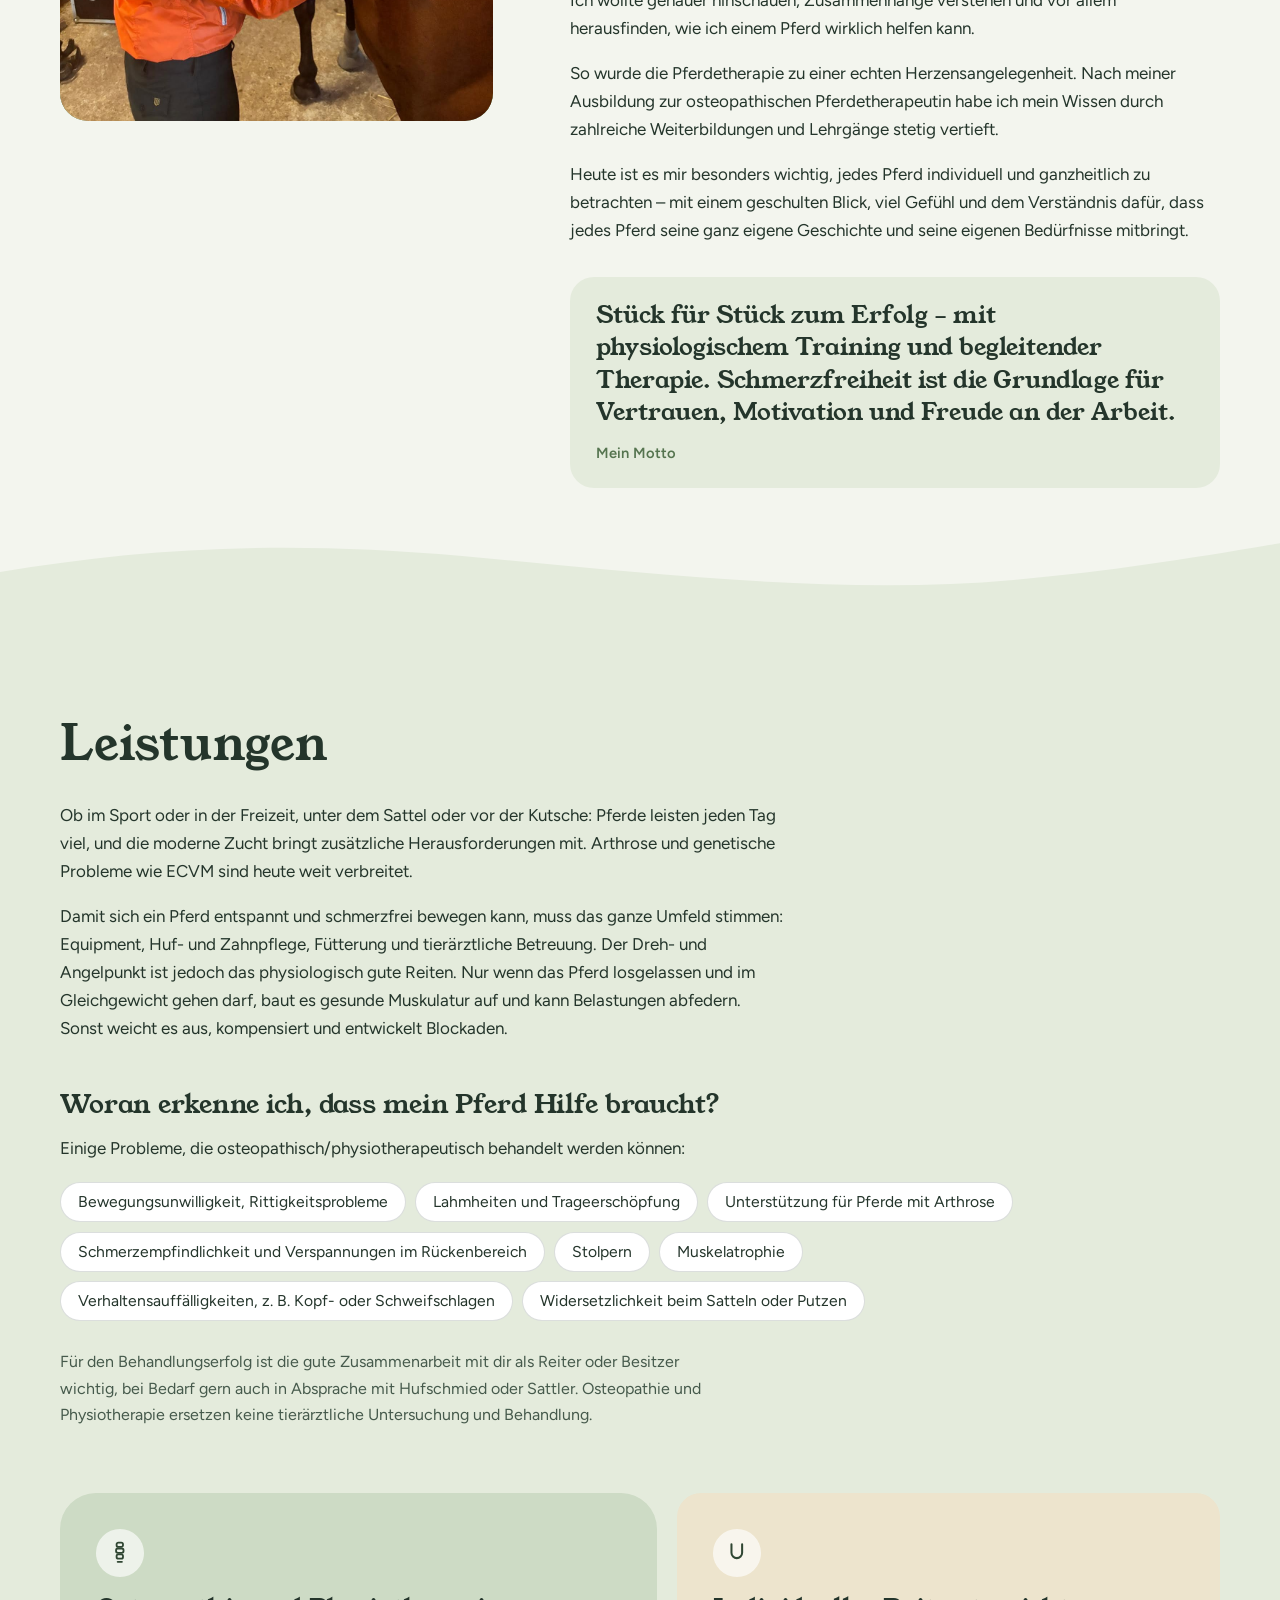
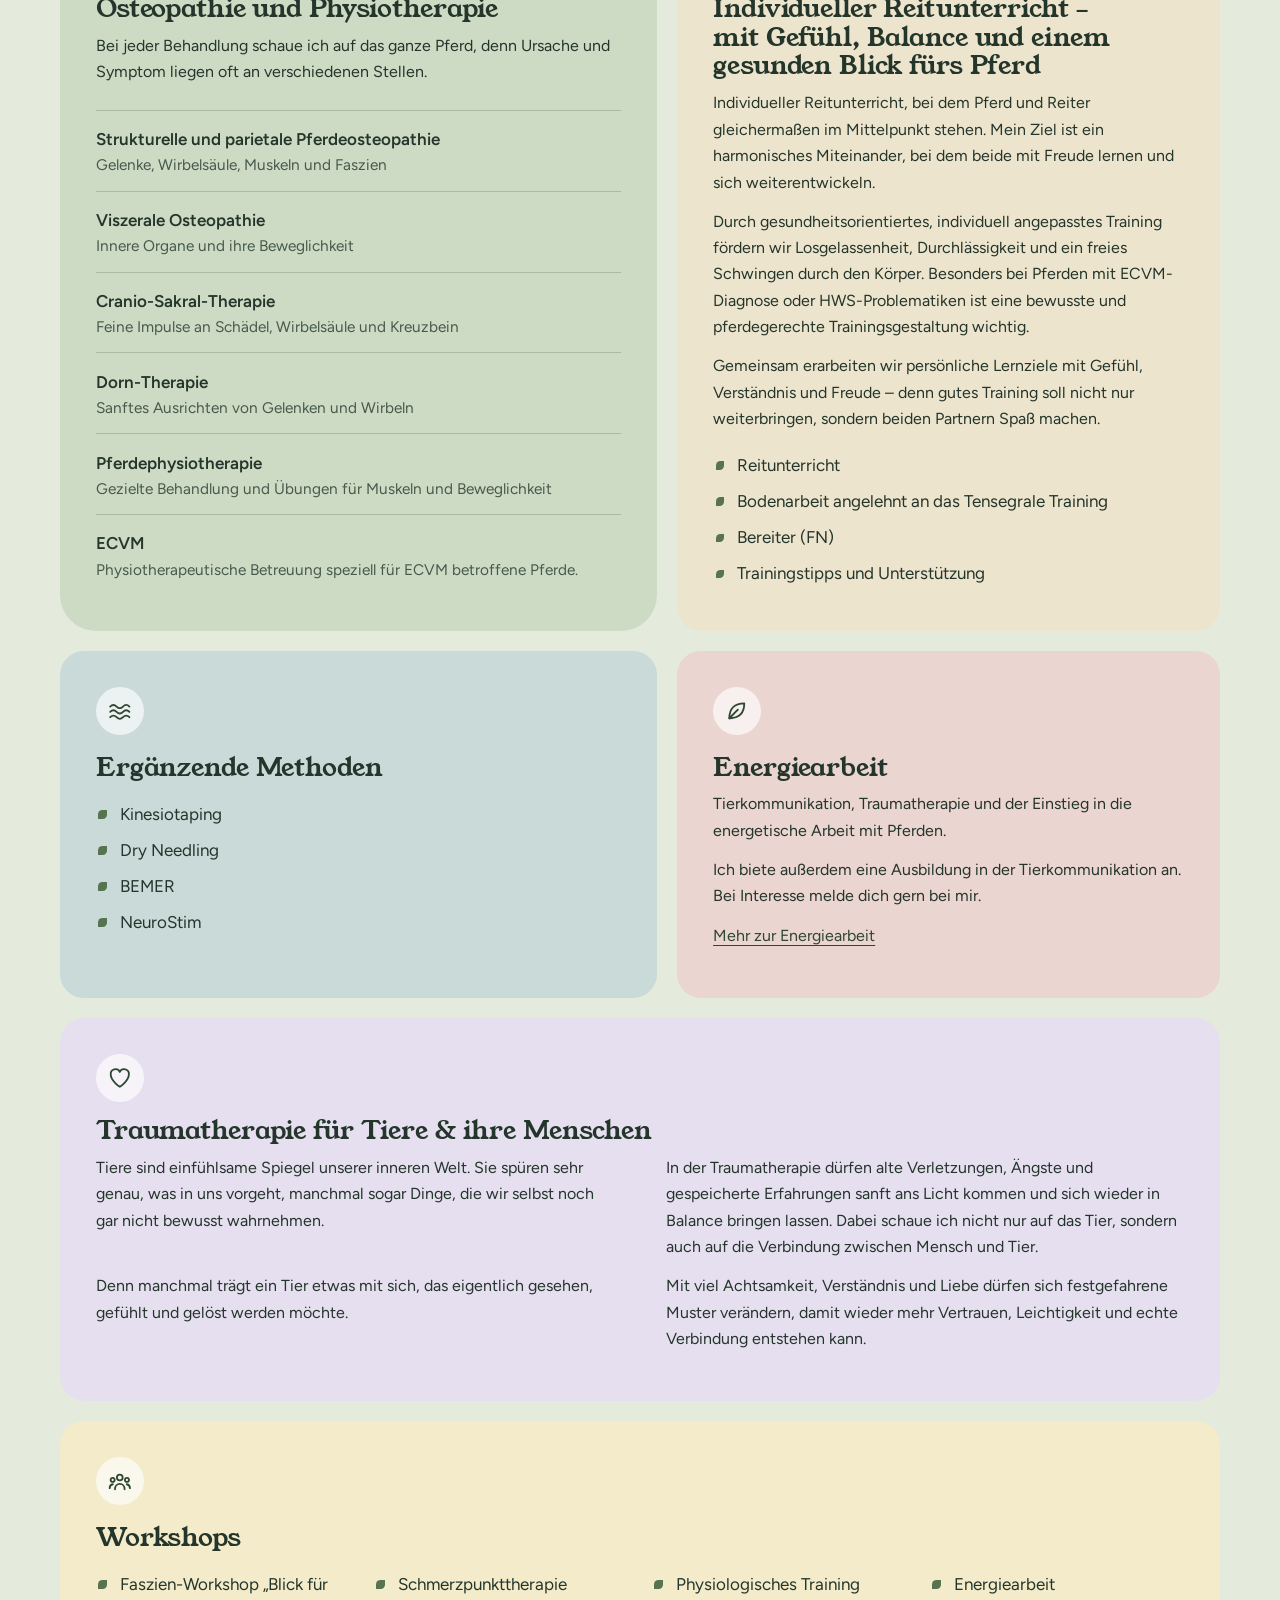
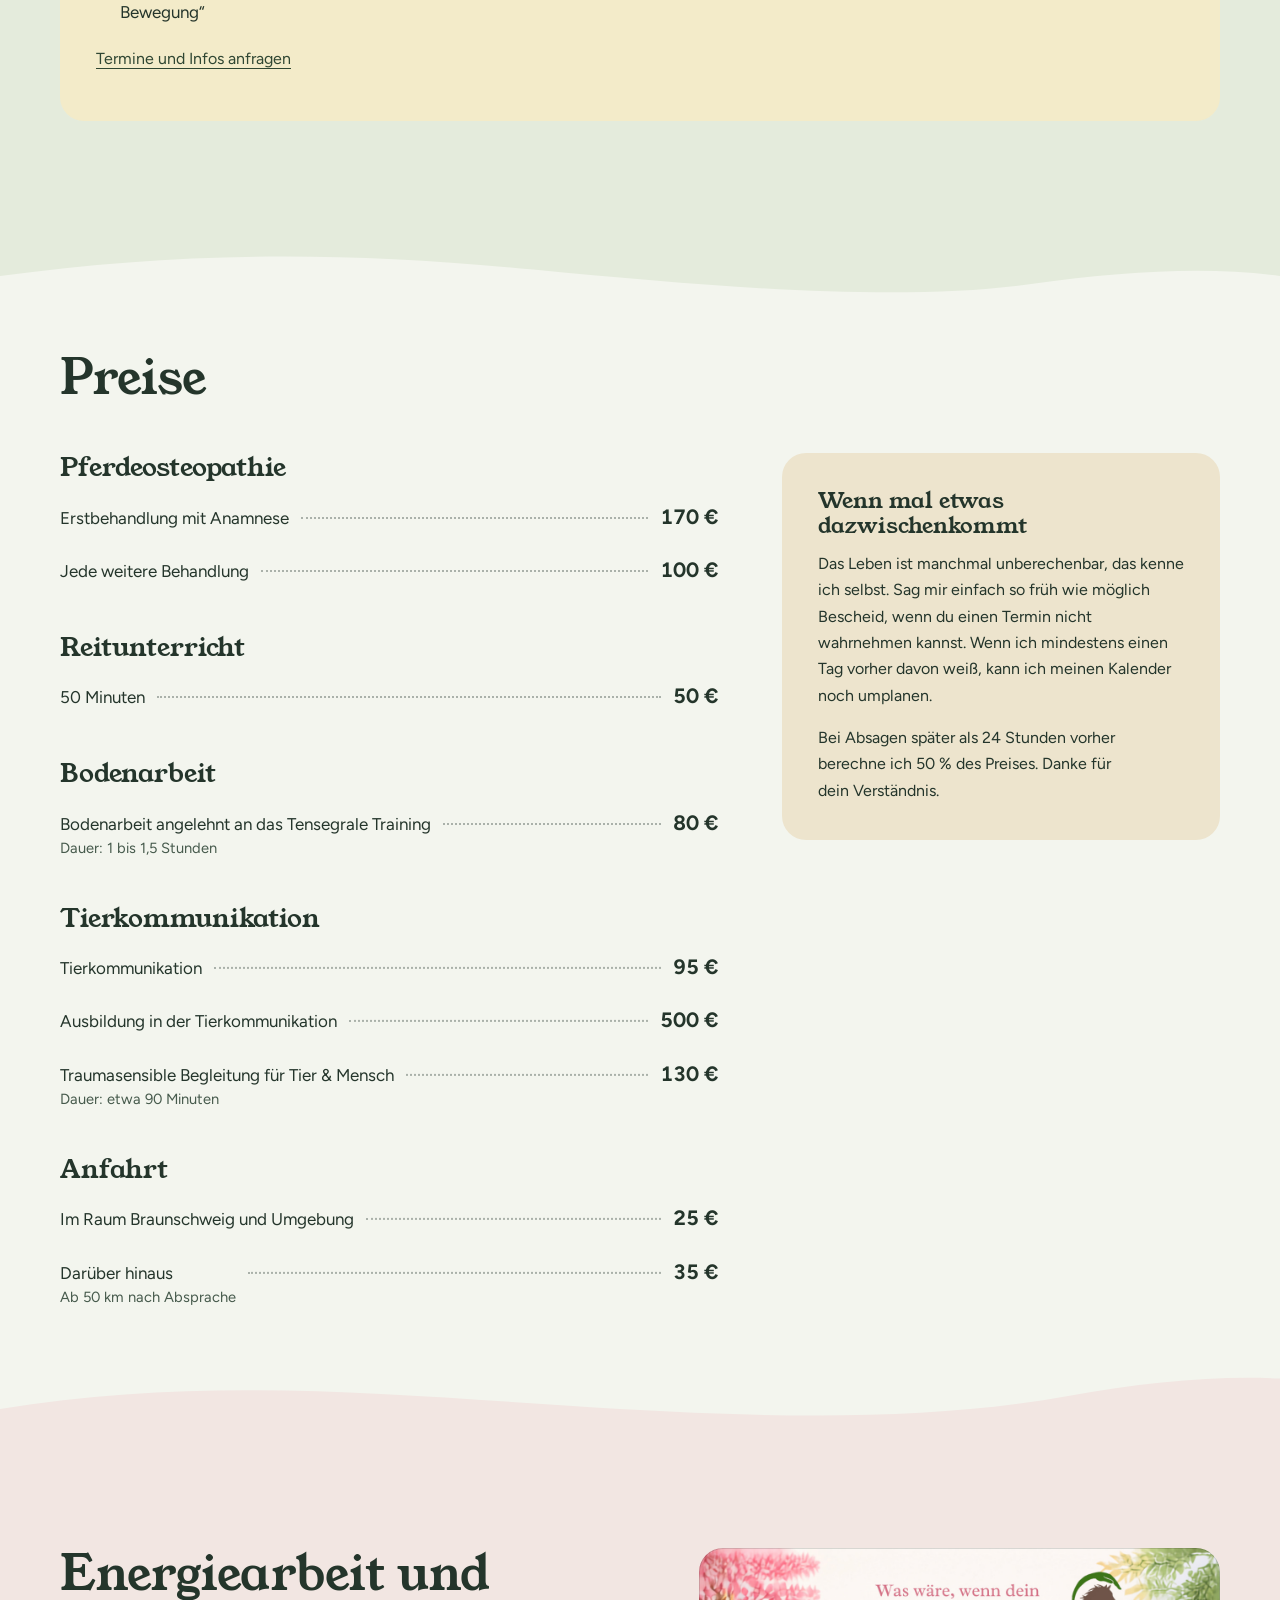
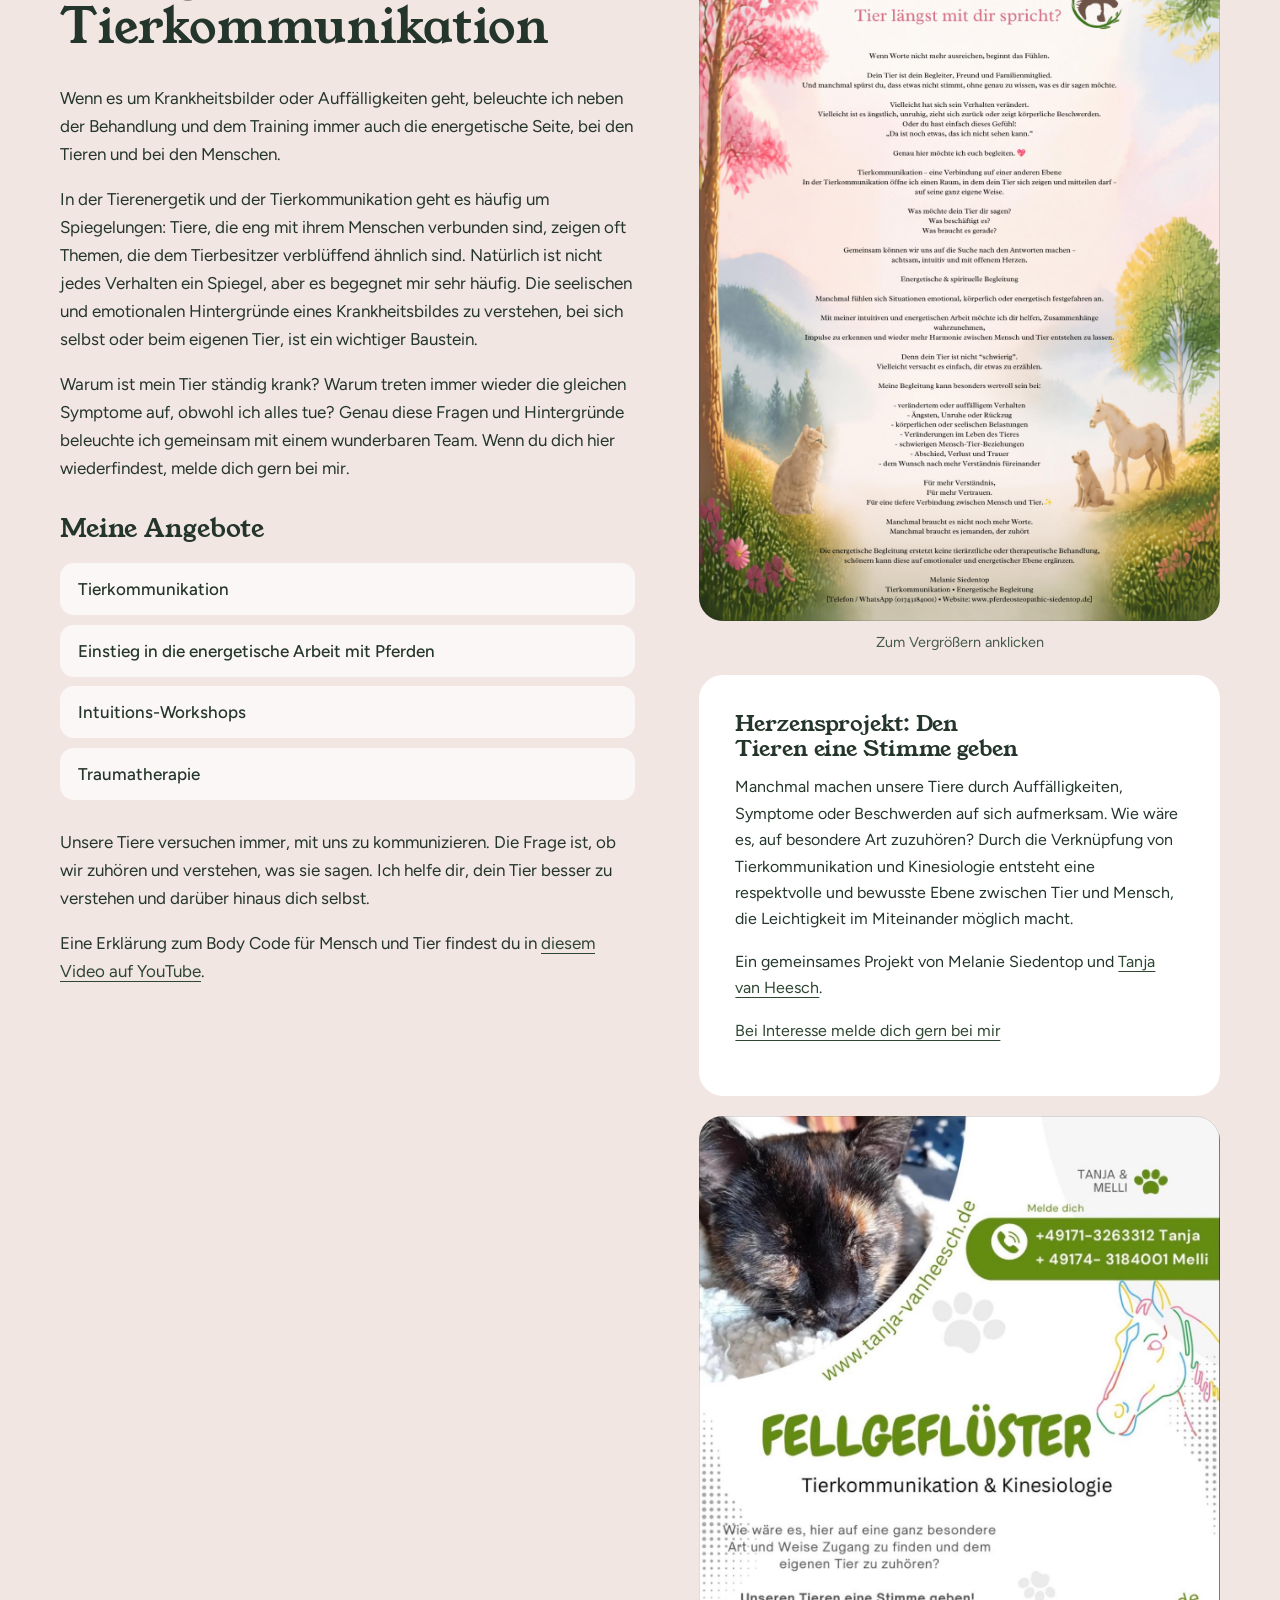
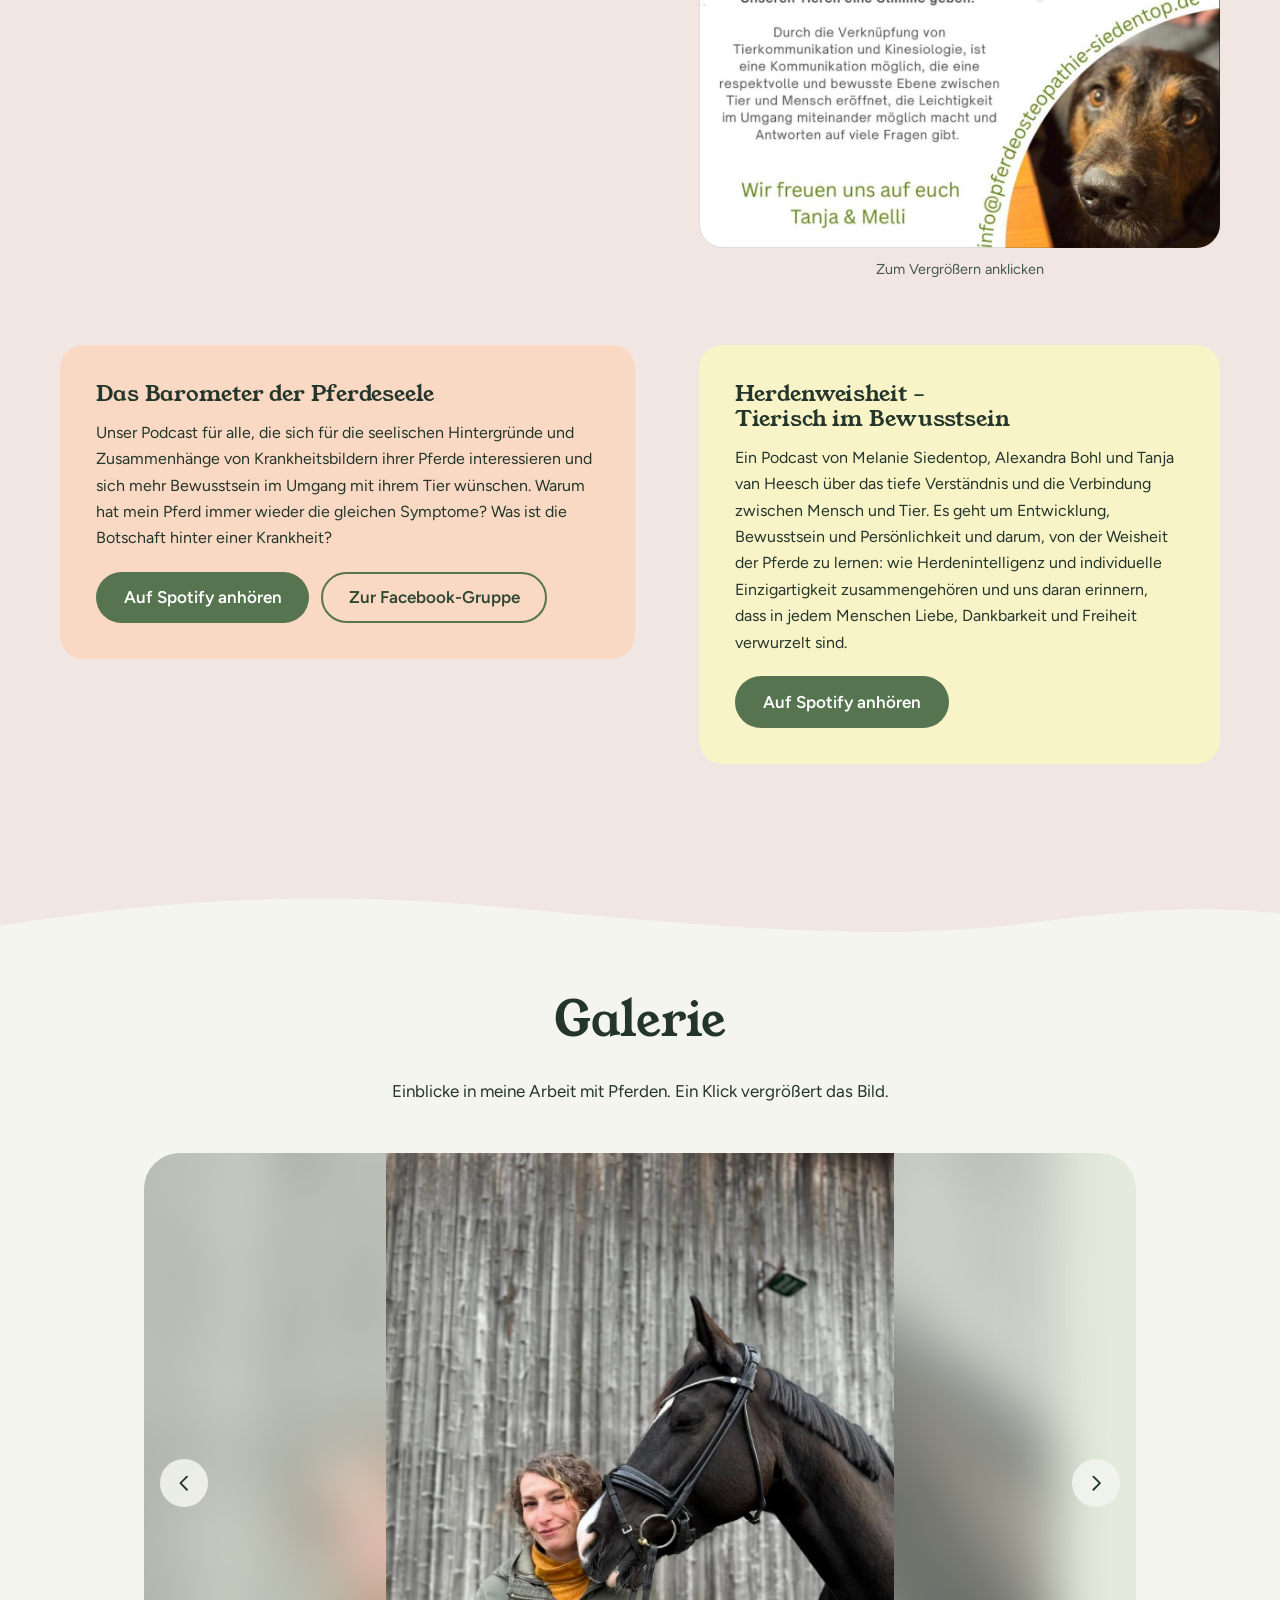
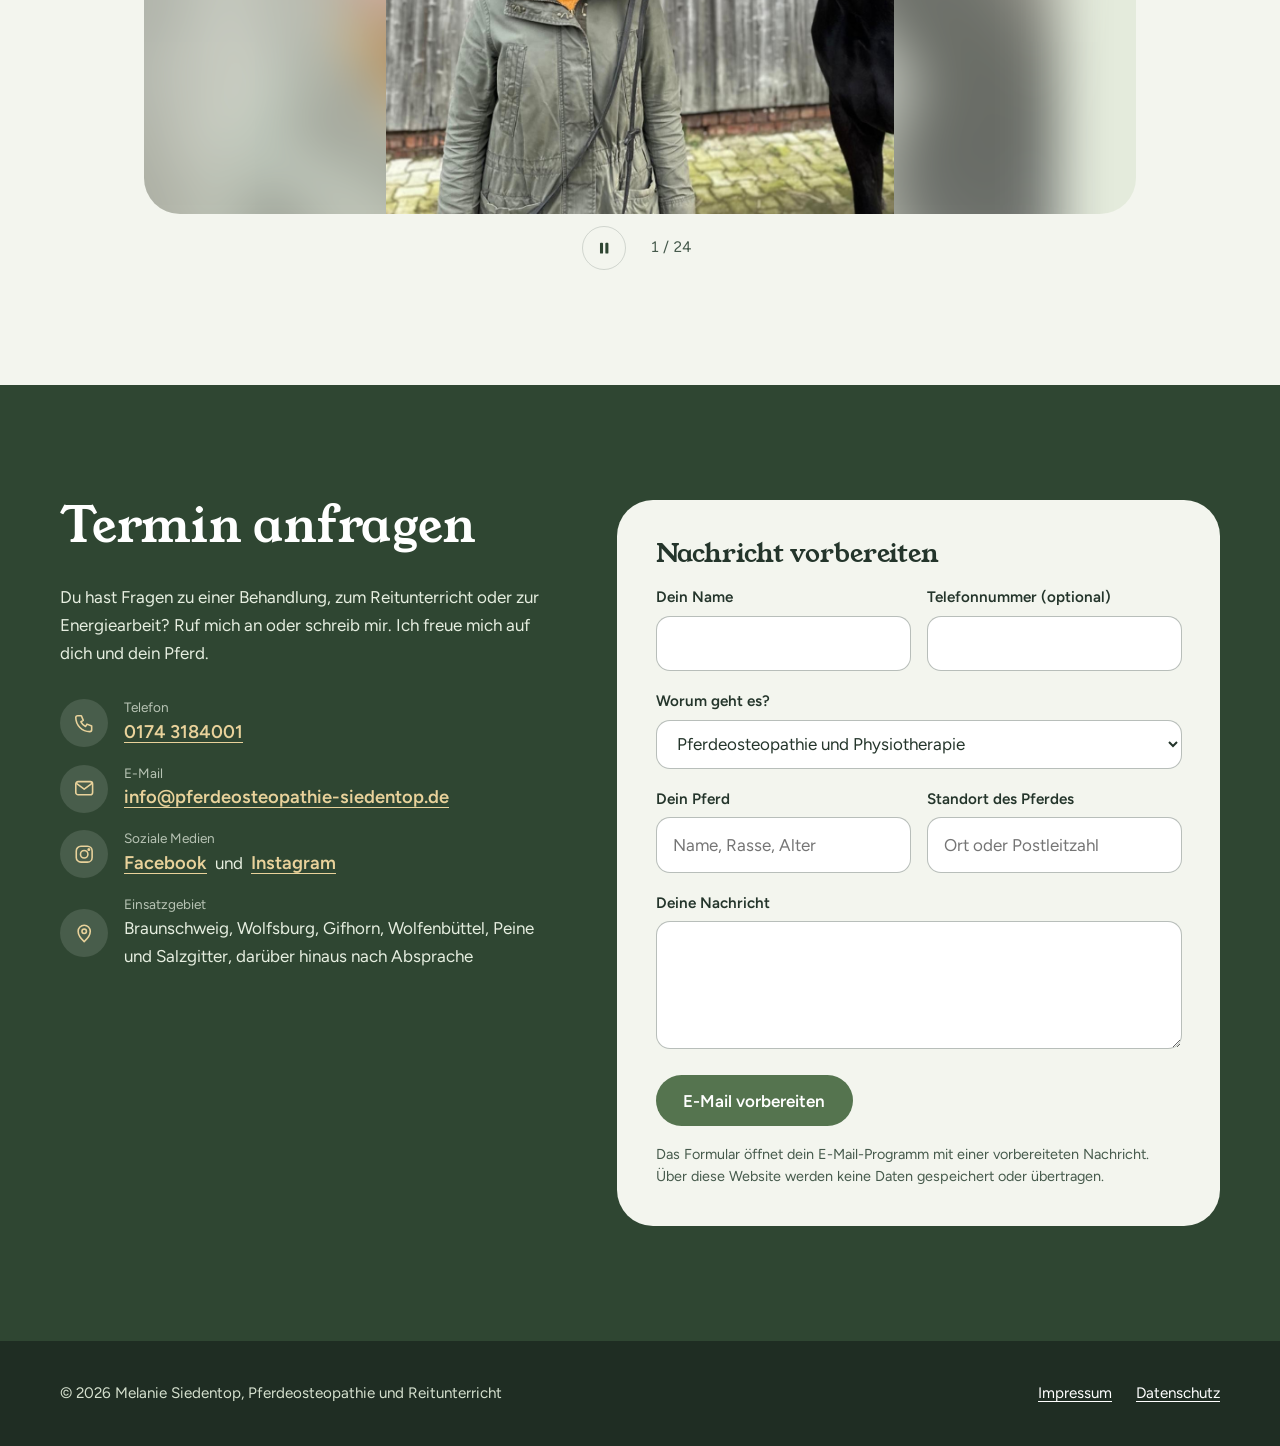
==== commit d1b7b1d1: "Reintroduce podcast sections in index.html" ====
--- a/index.html
+++ b/index.html
@@ -433,24 +433,25 @@
             <figcaption>Zum Vergrößern anklicken</figcaption>
           </figure>
         </div>
-      </div>
-
-      <div class="wrap podcasts">
-          <section class="panel panel--podcast" aria-labelledby="podcast-title">
-            <h3 id="podcast-title">Das Barometer der Pferdeseele</h3>
-            <p>Unser Podcast für alle, die sich für die seelischen Hintergründe und Zusammenhänge von Krankheitsbildern ihrer Pferde interessieren und sich mehr Bewusstsein im Umgang mit ihrem Tier wünschen. Warum hat mein Pferd immer wieder die gleichen Symptome? Was ist die Botschaft hinter einer Krankheit?</p>
-            <div class="panel__links">
-              <a class="btn btn--primary" href="https://open.spotify.com/show/7HCpdfFU0sYjS0ita9HifB" target="_blank" rel="noopener noreferrer">Auf Spotify anhören</a>
-              <a class="btn btn--soft" href="https://www.facebook.com/groups/706098891568453/" target="_blank" rel="noopener noreferrer">Zur Facebook-Gruppe</a>
-            </div>
-          </section>
-          <section class="panel panel--podcast-alt" aria-labelledby="podcast2-title">
-            <h3 id="podcast2-title">Herdenweisheit – Tierisch im Bewusstsein</h3>
-            <p>Ein Podcast von Melanie Siedentop, Alexandra Bohl und Tanja van Heesch über das tiefe Verständnis und die Verbindung zwischen Mensch und Tier. Es geht um Entwicklung, Bewusstsein und Persönlichkeit und darum, von der Weisheit der Pferde zu lernen: wie Herdenintelligenz und individuelle Einzigartigkeit zusammengehören und uns daran erinnern, dass in jedem Menschen Liebe, Dankbarkeit und Freiheit verwurzelt sind.</p>
-            <div class="panel__links">
-              <a class="btn btn--primary" href="https://open.spotify.com/show/4zo4MDJtx0JGK1o4VS6Ci6" target="_blank" rel="noopener noreferrer">Auf Spotify anhören</a>
-            </div>
-          </section>
+
+        <!-- Die beiden Podcasts stehen hier im Quelltext (nach der rechten Spalte), damit die Reihenfolge
+             auf dem Handy unverändert bleibt. Auf dem Desktop rutschen sie per CSS untereinander in die
+             Lücke unter dem Fließtext links; das Grid übernimmt das automatisch. -->
+        <section class="panel panel--podcast" aria-labelledby="podcast-title">
+          <h3 id="podcast-title">Das Barometer der Pferdeseele</h3>
+          <p>Unser Podcast für alle, die sich für die seelischen Hintergründe und Zusammenhänge von Krankheitsbildern ihrer Pferde interessieren und sich mehr Bewusstsein im Umgang mit ihrem Tier wünschen. Warum hat mein Pferd immer wieder die gleichen Symptome? Was ist die Botschaft hinter einer Krankheit?</p>
+          <div class="panel__links">
+            <a class="btn btn--primary" href="https://open.spotify.com/show/7HCpdfFU0sYjS0ita9HifB" target="_blank" rel="noopener noreferrer">Auf Spotify anhören</a>
+            <a class="btn btn--soft" href="https://www.facebook.com/groups/706098891568453/" target="_blank" rel="noopener noreferrer">Zur Facebook-Gruppe</a>
+          </div>
+        </section>
+        <section class="panel panel--podcast-alt" aria-labelledby="podcast2-title">
+          <h3 id="podcast2-title">Herdenweisheit – Tierisch im Bewusstsein</h3>
+          <p>Ein Podcast von Melanie Siedentop, Alexandra Bohl und Tanja van Heesch über das tiefe Verständnis und die Verbindung zwischen Mensch und Tier. Es geht um Entwicklung, Bewusstsein und Persönlichkeit und darum, von der Weisheit der Pferde zu lernen: wie Herdenintelligenz und individuelle Einzigartigkeit zusammengehören und uns daran erinnern, dass in jedem Menschen Liebe, Dankbarkeit und Freiheit verwurzelt sind.</p>
+          <div class="panel__links">
+            <a class="btn btn--primary" href="https://open.spotify.com/show/4zo4MDJtx0JGK1o4VS6Ci6" target="_blank" rel="noopener noreferrer">Auf Spotify anhören</a>
+          </div>
+        </section>
       </div>
     </section>
 
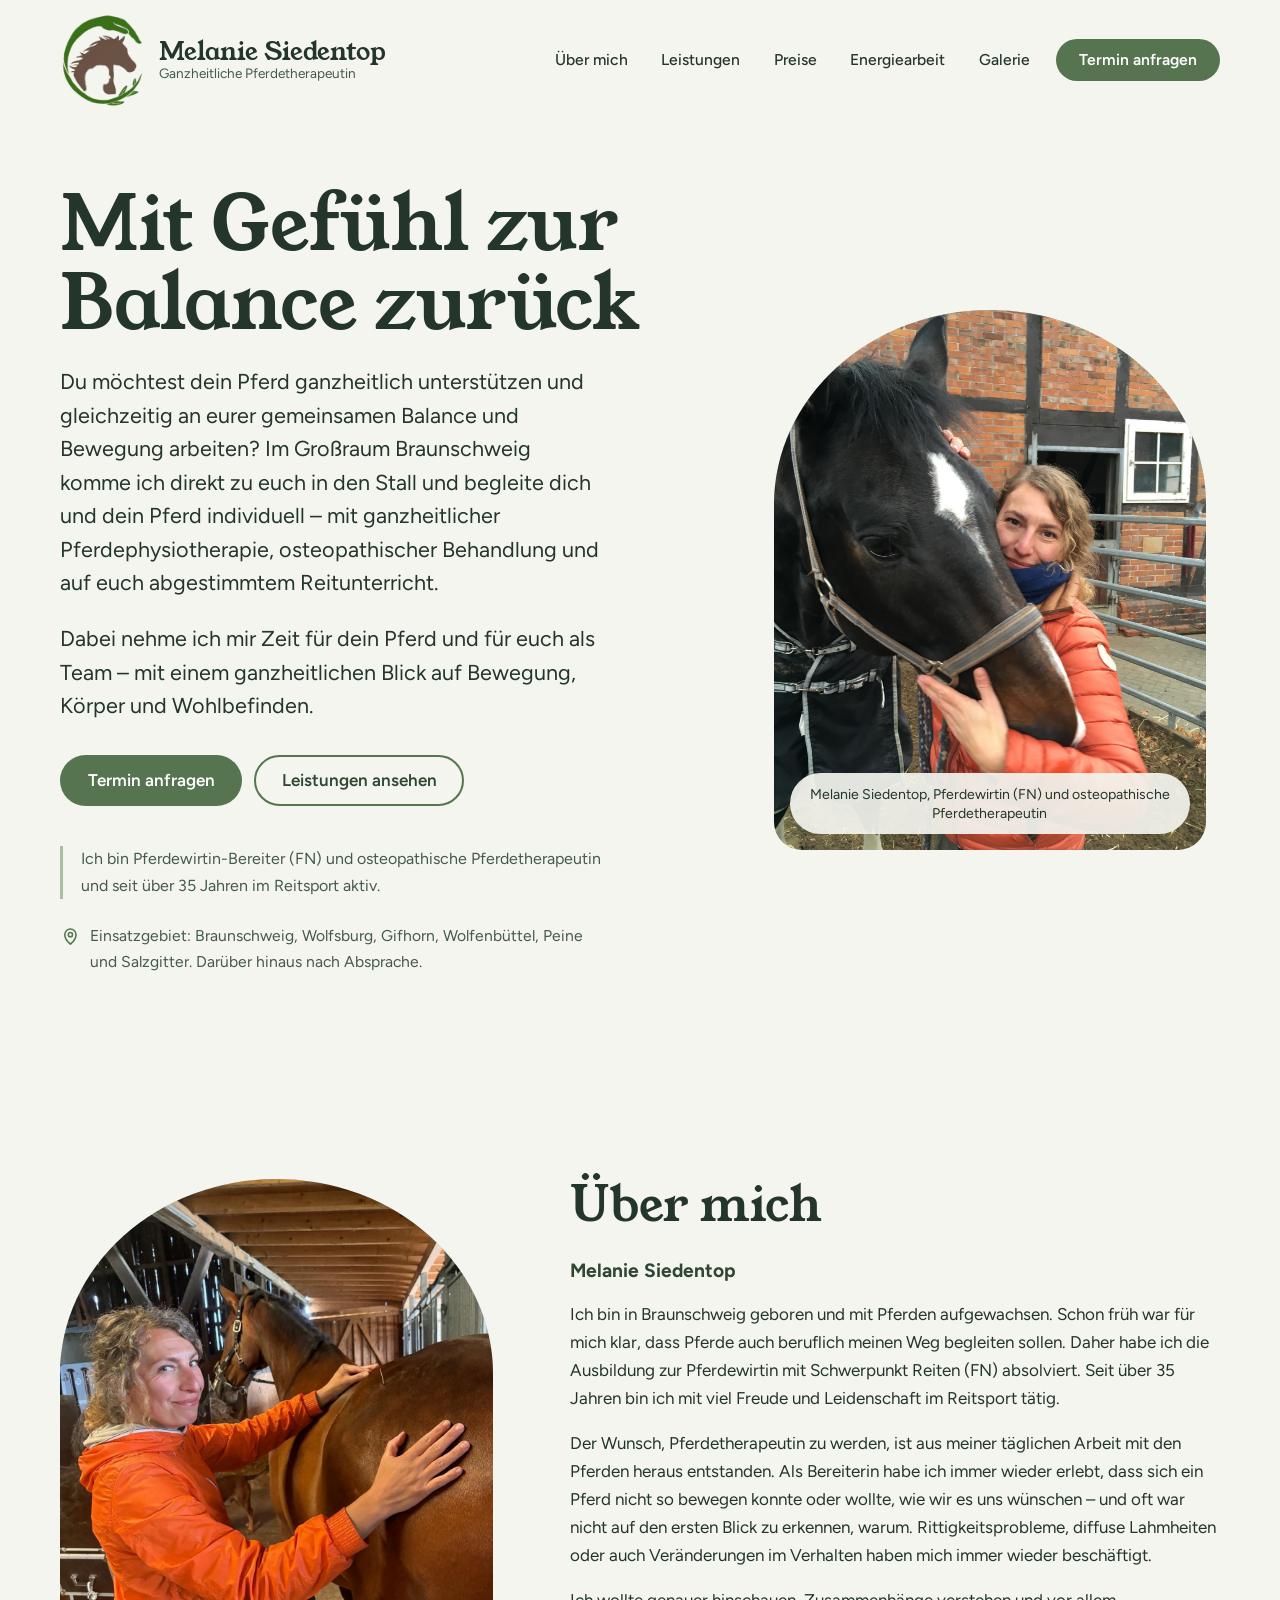
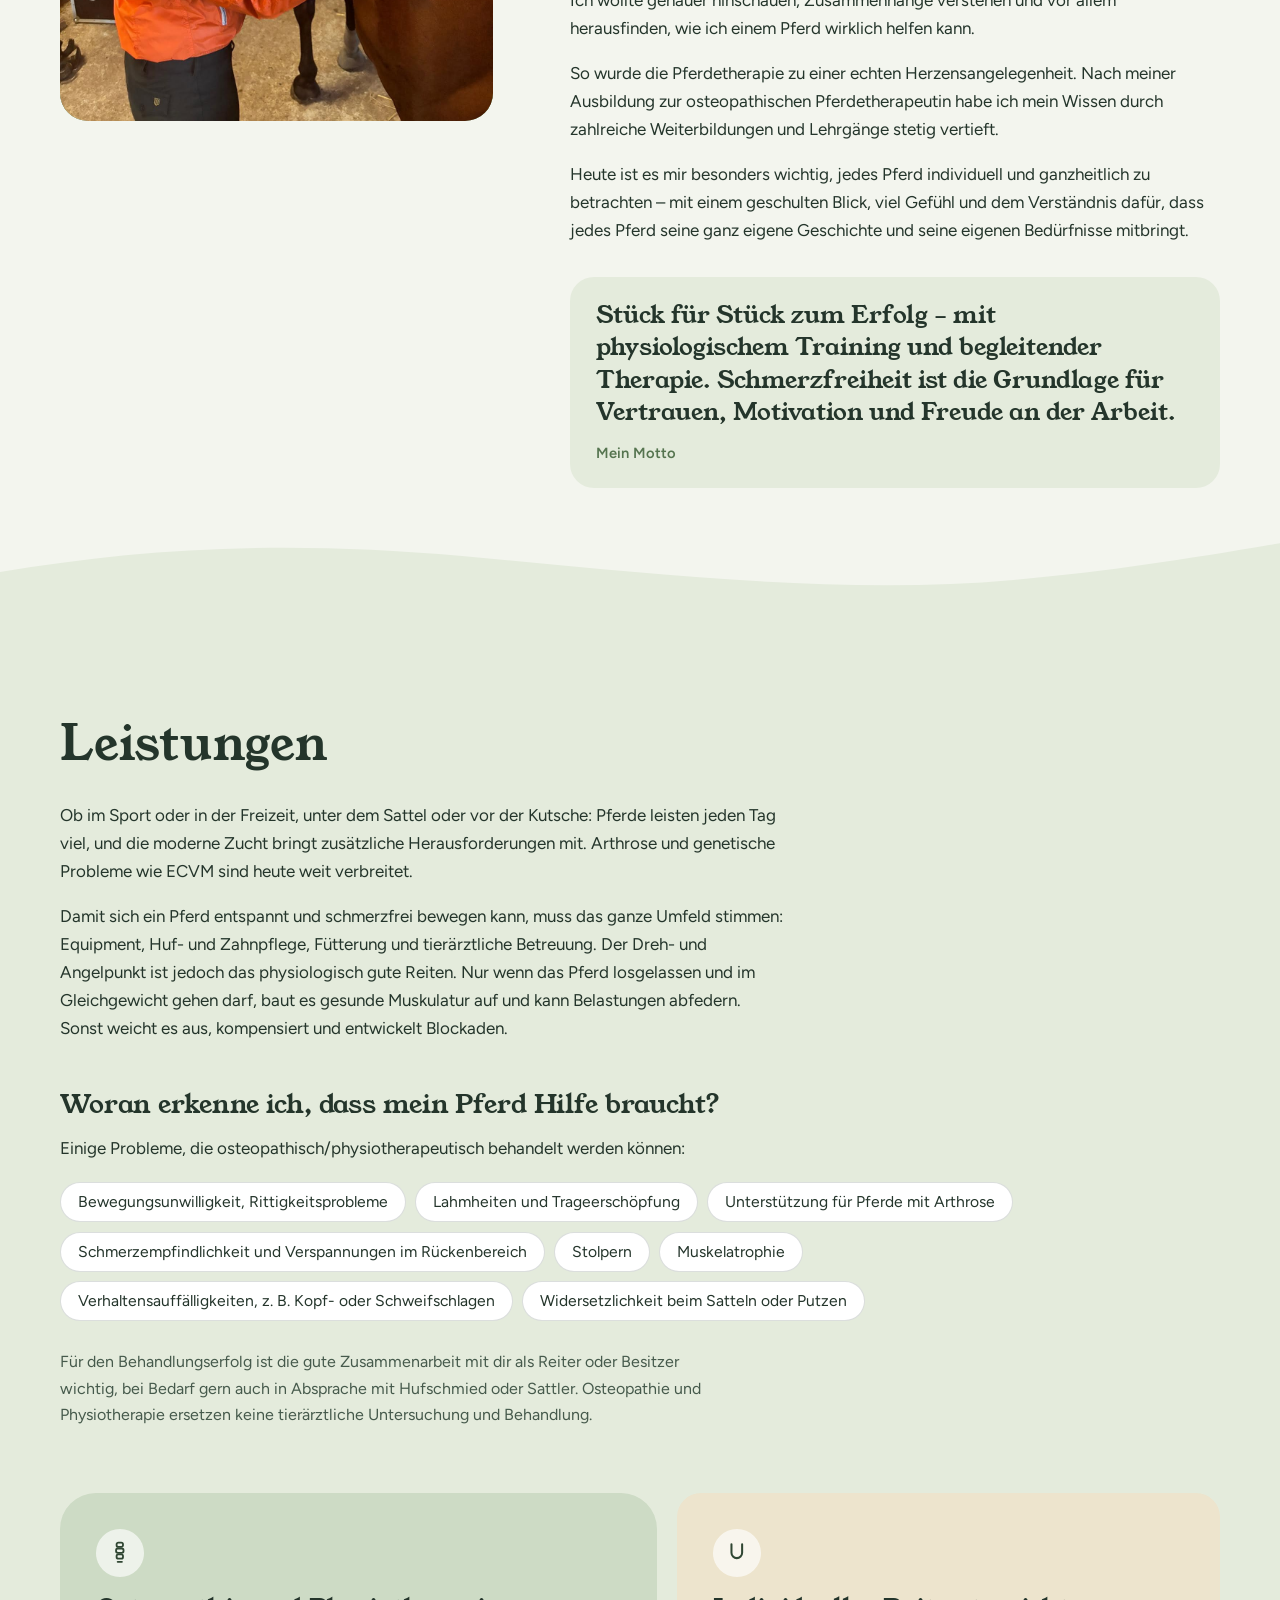
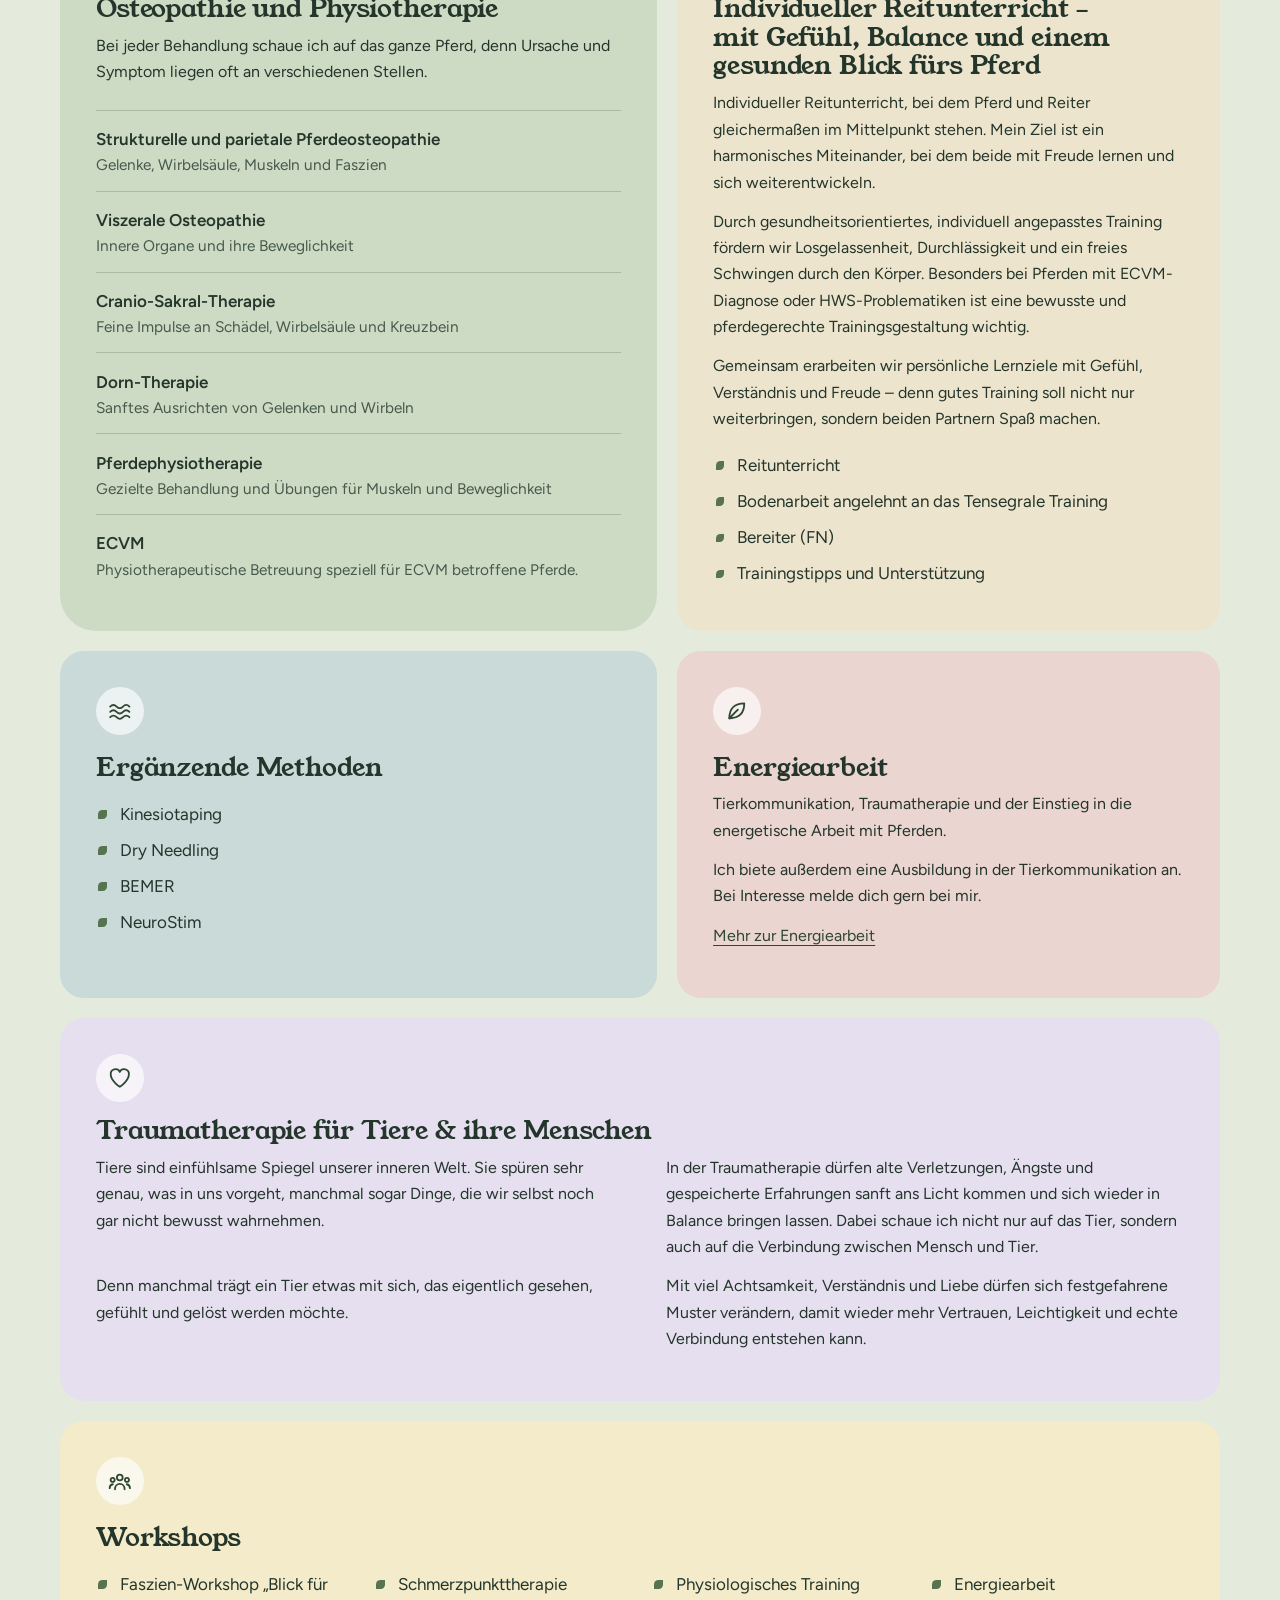
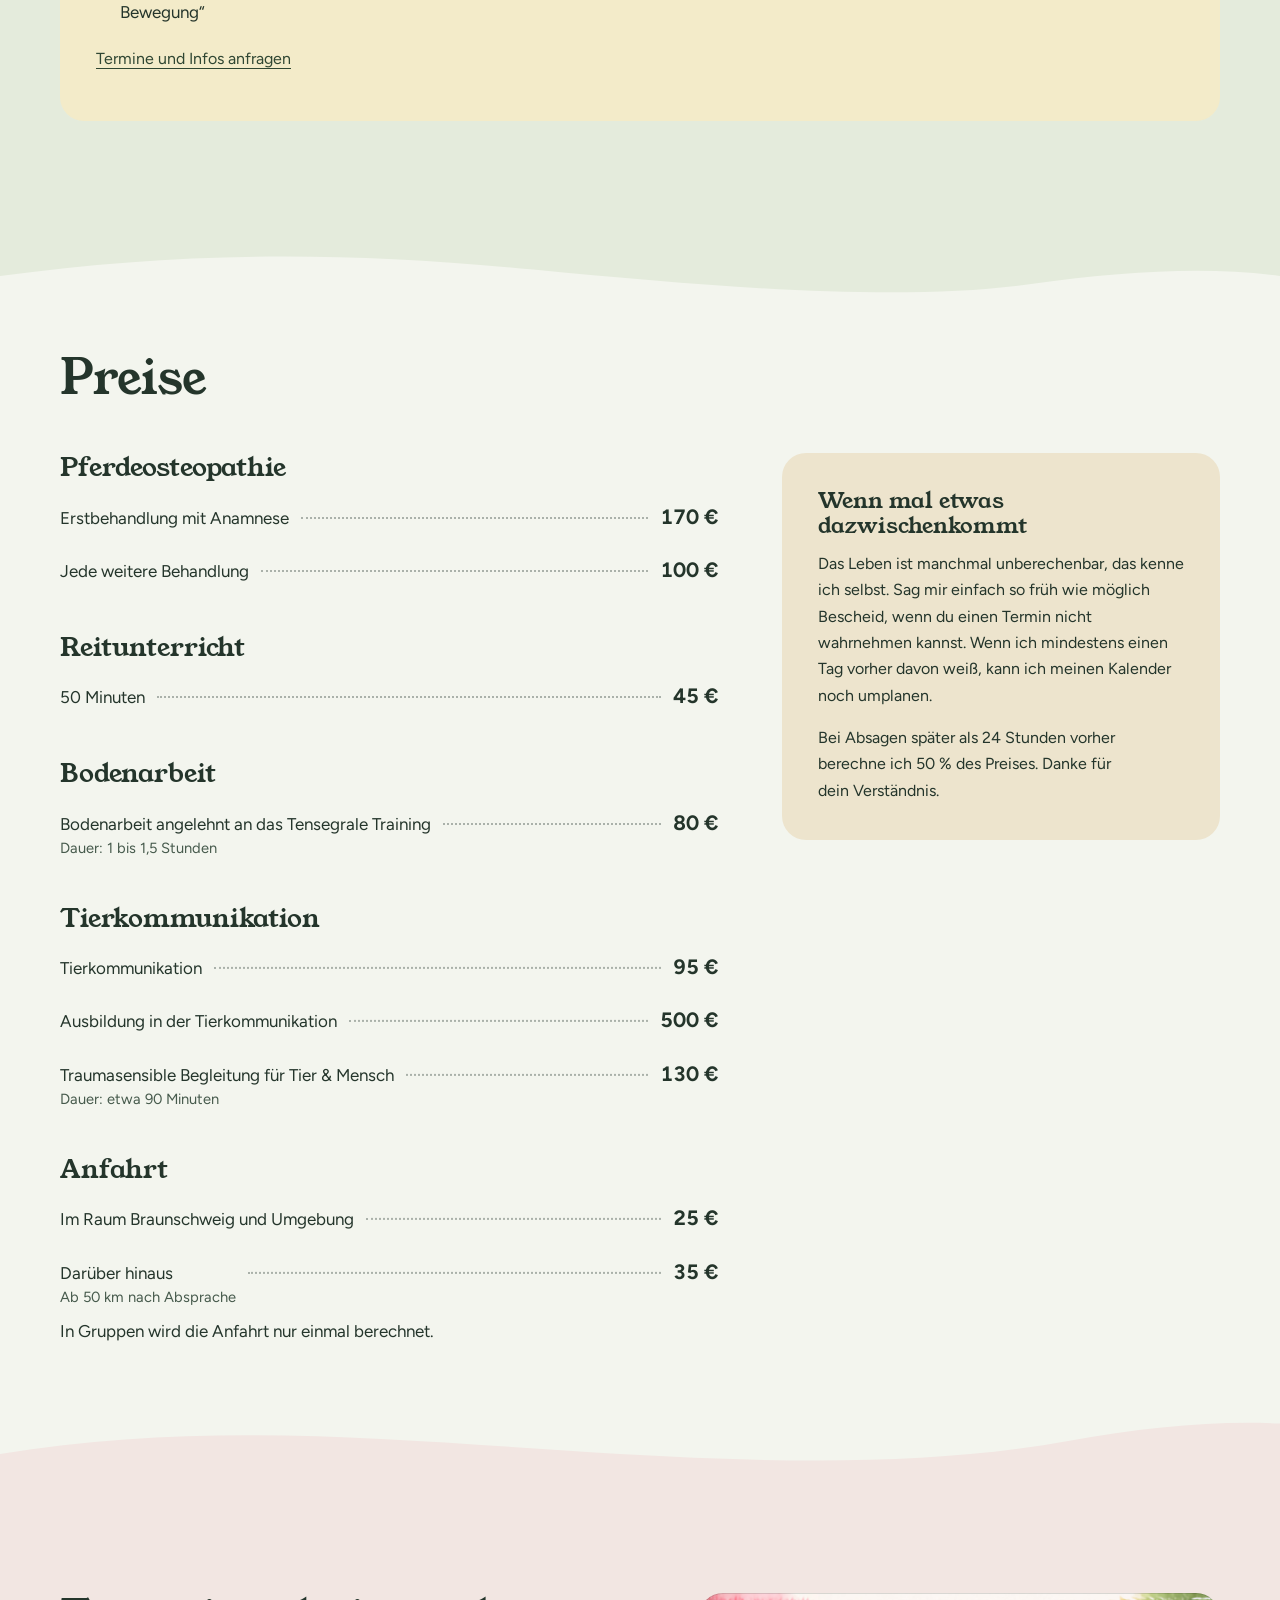
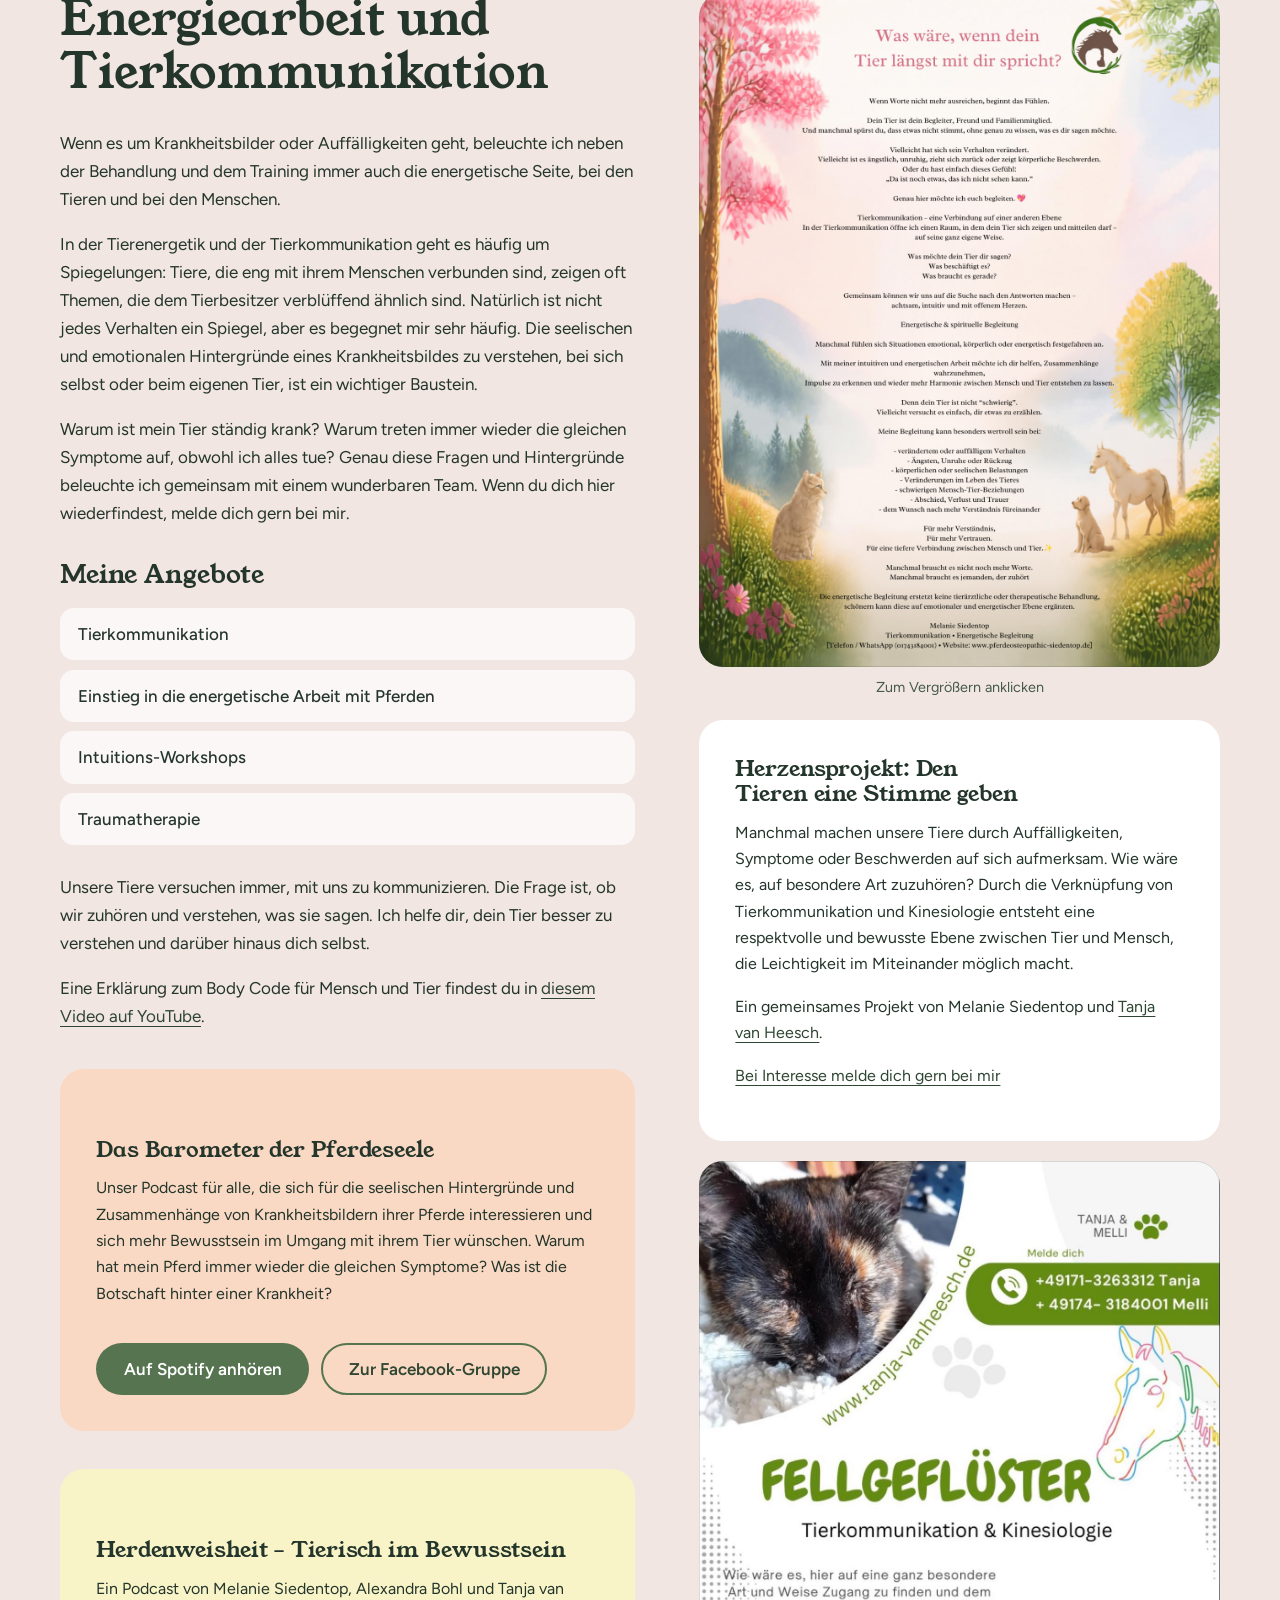
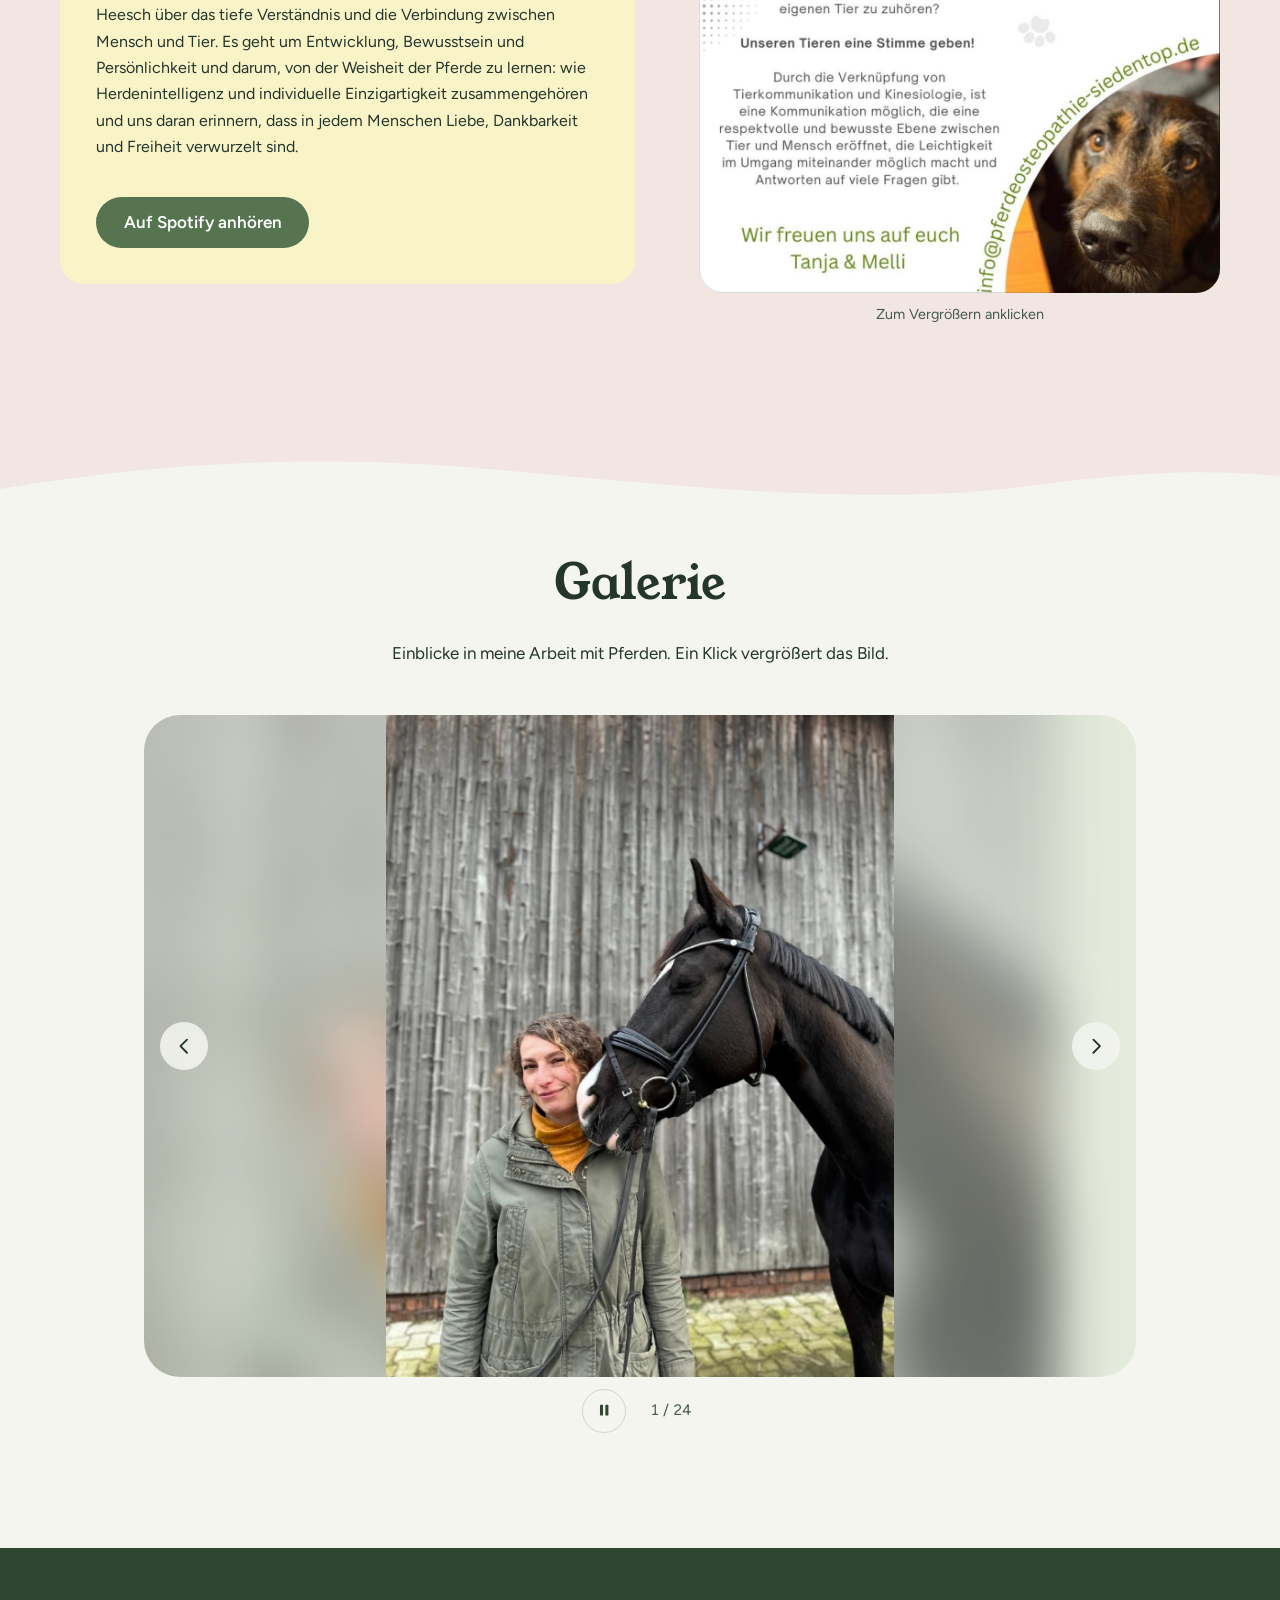
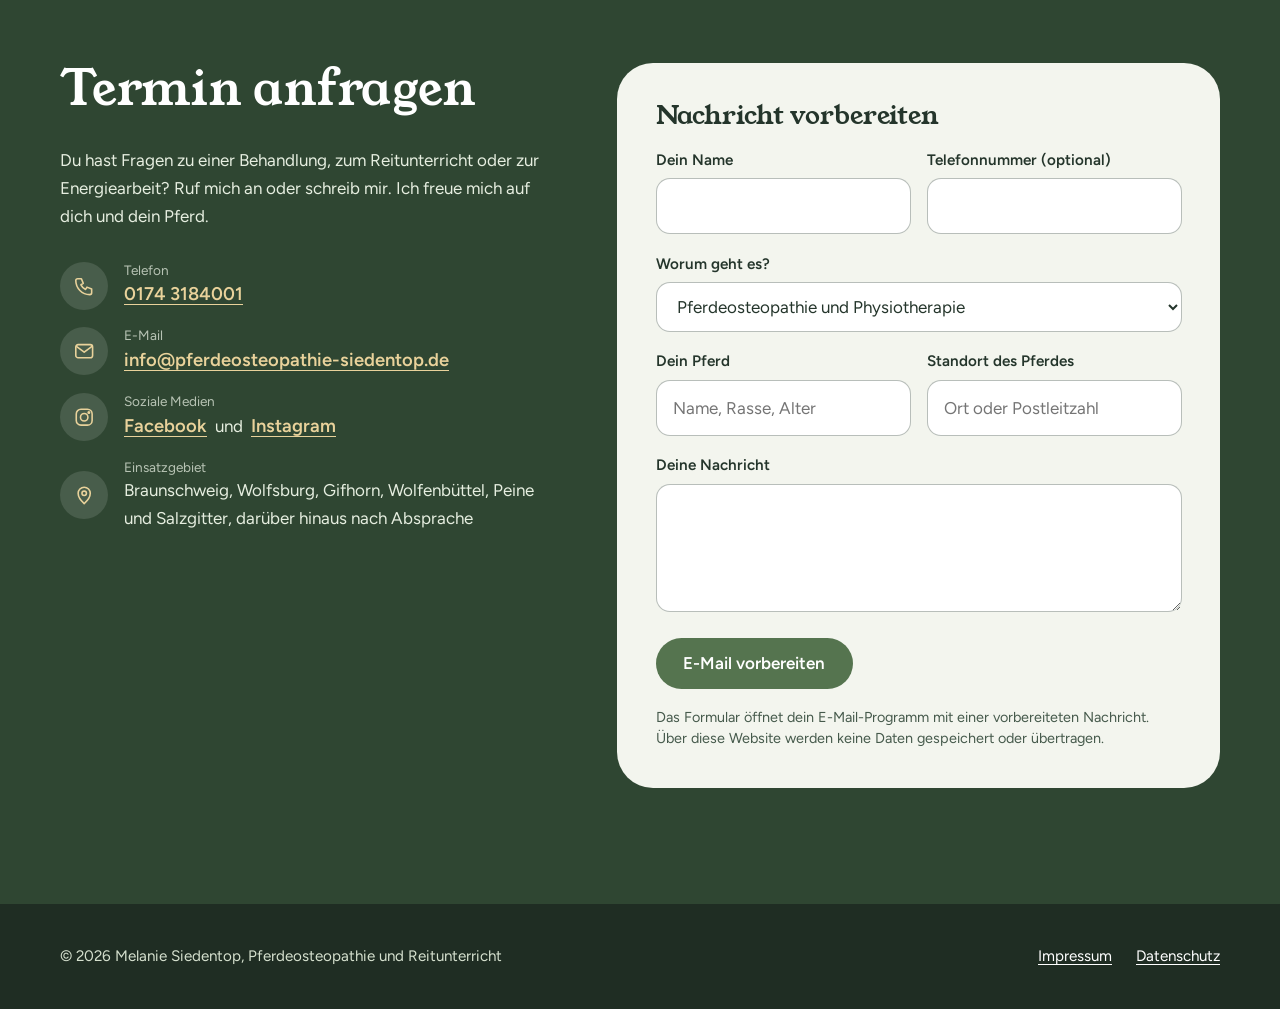
==== commit f0ddbd06: "Adjust prices and add note in index.html Updated price for 50 minutes of Reitunterricht and added a " ====
--- a/index.html
+++ b/index.html
@@ -350,7 +350,7 @@
             <div class="price-group">
               <h3>Reitunterricht</h3>
               <ul class="price-list">
-                <li class="price-row"><span>50 Minuten</span><span class="price-row__dots" aria-hidden="true"></span><span class="price-row__value">50 €</span></li>
+                <li class="price-row"><span>50 Minuten</span><span class="price-row__dots" aria-hidden="true"></span><span class="price-row__value">45 €</span></li>
               </ul>
             </div>
             <div class="price-group">
@@ -373,6 +373,7 @@
                 <li class="price-row"><span>Im Raum Braunschweig und Umgebung</span><span class="price-row__dots" aria-hidden="true"></span><span class="price-row__value">25 €</span></li>
                 <li class="price-row"><span>Darüber hinaus<small class="price-row__note">Ab 50 km nach Absprache</small></span><span class="price-row__dots" aria-hidden="true"></span><span class="price-row__value">35 €</span></li>
               </ul>
+              <p class="price-group__note">In Gruppen wird die Anfahrt nur einmal berechnet.</p>
             </div>
           </div>
 
--- a/style.css
+++ b/style.css
@@ -958,25 +958,18 @@
   align-items: start;
   gap: clamp(2rem, 5vw, 4.5rem);
 }
-.podcasts {
-  display: grid;
-  grid-template-columns: repeat(2, minmax(0, 1fr));
-  align-items: stretch;
-  gap: 1.25rem;
-  margin-top: clamp(2.5rem, 5vw, 4rem);
-}
-.podcasts .panel {
+.panel--podcast,
+.panel--podcast-alt {
   display: flex;
   flex-direction: column;
 }
-.podcasts .panel__links {
+.panel--podcast .panel__links,
+.panel--podcast-alt .panel__links {
   margin-top: auto;
   padding-top: 1.25rem;
 }
-@media (max-width: 55rem) {
-  .podcasts {
-    grid-template-columns: minmax(0, 1fr);
-  }
+.panel--in-column {
+  margin-top: clamp(1.75rem, 3vw, 2.5rem);
 }
 .energy__text h3 {
   margin-top: 2rem;
